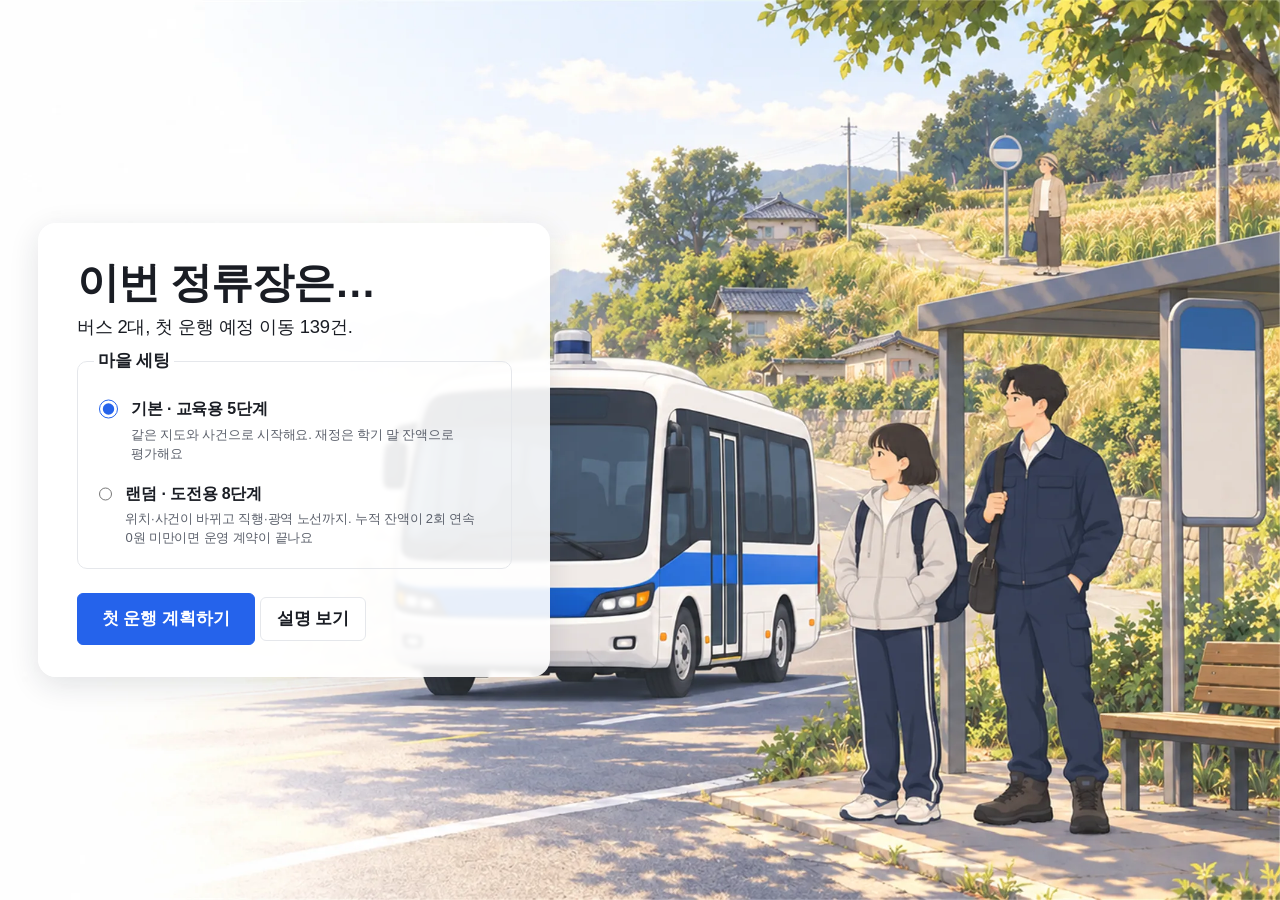
==== publicness/index.html @ 3cb319db "update: 공공성 교사 피드백 1~4 — 노선 양 끝·선 위 잇기, '미도착' 쉬운 말, 구간 지우기 안내, 지난 운행 비교 Co-Authored-By: Claude Opus " ====
<!doctype html>
<html lang="ko">
<head>
<meta charset="utf-8">
<meta name="viewport" content="width=device-width, initial-scale=1, viewport-fit=cover">
<title>이번 정류장은… — AI 마을버스 운영단</title>
<meta name="description" content="AI 자율주행 마을버스를 위탁 운영하며 누구의 이동을 책임질지 고르는 공공성 시뮬레이션 게임">
<link rel="stylesheet" href="css/tokens.css">
<link rel="stylesheet" href="css/style.css">
<link rel="stylesheet" href="css/scores.css">
<link rel="stylesheet" href="css/minimal.css">
<link rel="stylesheet" href="css/prestage.css">
<link rel="stylesheet" href="css/mobile.css">
<link rel="stylesheet" href="css/simplified.css">
</head>
<body data-screen="title" class="minimal-ui">
<!-- Match the initial presentation before the title can paint; game initialization is unchanged. -->
<script>if(new URLSearchParams(location.search).get('minimal')==='0')document.body.classList.remove('minimal-ui');</script>
<a class="skip-link" href="#panel">오른쪽 안내로 건너뛰기</a>

<!-- 시작 화면 -->
<section id="screen-title" class="title-screen" aria-labelledby="title-h1">
  <div class="title-copy">
    <p class="eyebrow" id="title-sub">AI 마을버스 운영단</p>
    <h1 id="title-h1">이번 정류장은…</h1>
    <p class="title-en" id="title-en">This stop is…</p>
    <p class="hook" id="hook-1">버스 2대, 첫 운행 예정 이동 139건.</p>
    <p class="hook hook-strong" id="hook-2">아직 정해진 길은 없어요. 우리 마을의 첫 노선을 직접 연결해 보세요.</p>
    <fieldset class="setting">
      <legend>마을 세팅</legend>
      <label class="radio"><input type="radio" name="setting" value="default" checked> <span><b>기본 · 교육용 5단계</b> <span class="mode-desc">같은 지도와 사건으로 시작해요. 재정은 학기 말 잔액으로 평가해요</span></span></label>
      <label class="radio"><input type="radio" name="setting" value="random"> <span><b>랜덤 · 도전용 8단계</b> <span class="mode-desc">위치·사건이 바뀌고 직행·광역 노선까지. 누적 잔액이 2회 연속 0원 미만이면 운영 계약이 끝나요</span></span></label>
      <p class="note" id="seed-note" aria-live="polite"></p>
    </fieldset>
    <button type="button" class="btn btn-primary btn-lg" id="btn-continue" hidden>이어하기</button>
    <p class="note" id="continue-note"></p>
    <button type="button" class="btn btn-primary btn-lg" id="btn-start">첫 운행 계획하기</button>
    <p class="note">진행은 이 브라우저에 자동으로 저장돼요. 새로고침하거나 창을 닫았다가 열어도 ‘이어하기’로 계속할 수 있어요.</p>
    <button type="button" class="btn" id="title-text-toggle" aria-pressed="false">설명 보기</button>
  </div>
  <figure class="title-art" aria-hidden="true">
    <img id="title-img" src="assets/art/title-two-stops.webp" alt="" onerror="this.parentNode.classList.add('placeholder'); this.remove();">
    <div class="art-fallback">
      <span class="initial">하늘</span><span class="initial">준</span><span class="initial far">나래</span>
    </div>
  </figure>
</section>

<!-- 게임 화면 -->
<header id="topbar" class="topbar">
  <span class="brand">이번 정류장은…</span>
  <ol id="top-phase" class="phase-steps" aria-label="단계"></ol>
  <span id="top-balance" class="balance"></span>
  <span id="top-deficit" class="deficit-count" hidden></span>
  <span class="top-actions">
    <button type="button" class="btn btn-ghost" id="btn-panel-toggle" hidden onclick="PB.App.togglePanel()">패널 접기</button>
    <button type="button" class="btn btn-ghost" id="btn-view-toggle" hidden>지도·텍스트 보기</button>
    <button type="button" class="btn btn-ghost" id="btn-settings" aria-haspopup="dialog">설정</button>
    <button type="button" class="btn btn-ghost" id="btn-help" aria-haspopup="dialog">도움말</button>
  </span>
</header>

<main id="screen-game" class="game">
  <div class="stage-col">
    <div class="map-toolbar" aria-label="지도 시간과 운행 조작">
      <div id="run-controls" role="group" aria-label="운행 시간 조작"></div>
      <div id="map-clock" class="map-clock" aria-label="마을의 시간">
        <div><span id="top-clock" class="clock">05:00</span><span id="clock-period">계획 중</span></div>
        <svg class="day-track" viewBox="0 0 144 40" aria-hidden="true">
          <path d="M12 32 Q72 -14 132 32" fill="none" stroke="currentColor" stroke-opacity=".3" stroke-width="1.5"/>
          <g id="clock-orb" transform="translate(12 32)">
            <g id="clock-sun" hidden><circle r="5" fill="#d69b28"/><path d="M0 -11V-8 M0 8V11 M-11 0H-8 M8 0H11 M-8 -8L-6 -6 M6 6L8 8 M-8 8L-6 6 M6 -6L8 -8" stroke="#b77b0c" stroke-width="1.5"/></g>
            <path id="clock-moon" d="M3 -8 A8 8 0 1 0 7 6 A7 7 0 0 1 3 -8" fill="#667eac"/>
          </g>
        </svg>
        <div class="day-endpoints"><span>05:00</span><span>23:00</span></div>
      </div>
    </div>
    <div id="stage" class="stage" aria-label="마을 지도">
      <svg id="stage-svg" class="stage-svg" role="img" aria-label="마을 도로와 버스 노선 지도"></svg>
      <div id="stage-3d" class="stage-3d" hidden></div>
      <div id="stage-overlay" class="stage-overlay" aria-hidden="true"></div>
    </div>
    <div id="map-strip" class="map-strip"></div>
    <p id="no3d-note" class="note" hidden></p>
    <details id="text-routes" class="text-routes">
      <summary id="text-routes-h">노선·버스 목록 (글로 보기)</summary>
      <div id="text-routes-body"></div>
    </details>
  </div>
  <aside id="panel" class="panel" tabindex="-1" aria-live="off"></aside>
</main>

<dialog id="goal-intro" class="story-dialog" aria-labelledby="goal-intro-h" aria-describedby="story-full" tabindex="-1">
  <div id="story-stage" class="story-stage"><p id="story-stage-title" class="stage-title"></p><p id="story-stage-sub" class="stage-sub"></p></div>
  <img id="story-image" class="story-image" alt="">
  <div class="story-tools"><p id="story-phase" class="story-phase" hidden></p><span id="story-count"></span><button type="button" class="btn" id="btn-goal-start">건너뛰고 시작</button></div>
  <div class="story-dialogue">
    <h2 id="goal-intro-h"></h2>
    <p id="goal-intro-text"><span id="story-typed" aria-hidden="true"></span><span id="story-full" class="story-sr"></span></p>
    <div class="story-controls"><span>클릭·터치로 문장 완성 / 다음 장면</span><button type="button" class="btn btn-primary" id="story-next">다음</button></div>
  </div>
</dialog>

<dialog id="help" class="dialog" aria-labelledby="help-h">
  <h2 id="help-h">도움말</h2>
  <!-- 2026-11-02 도움말 단순화(사용자 “애들이 읽겠니?”): 기본은 안내 다시 보기 + 아이콘 4칸 한 줄씩. 긴 규칙·재정·AI 설명은 ‘자세히 보기’ 안(지우지 않음, 텍스트 모드는 펼쳐서) -->
  <p class="help-top"><button class="btn btn-primary" type="button" id="btn-tutorial-replay">첫 노선 안내 다시 보기</button></p>
  <ul class="help-quick">
    <li><svg class="help-ico" viewBox="0 0 24 24" width="28" height="28" aria-hidden="true" focusable="false"><circle cx="5" cy="17" r="2.6"/><circle cx="19" cy="7" r="2.6"/><path d="M7.4 15.6 16.6 8.4"/></svg><b>노선 만들기</b><span>정류장 두 곳을 이어요</span></li>
    <li><svg class="help-ico" viewBox="0 0 24 24" width="28" height="28" aria-hidden="true" focusable="false"><rect x="4" y="4" width="16" height="13" rx="3"/><path d="M4 11h16M8 4v7M16 4v7"/><circle cx="8" cy="19.5" r="1.6"/><circle cx="16" cy="19.5" r="1.6"/></svg><b>버스 옮기기</b><span>버스를 노선으로 끌어요</span></li>
    <li><svg class="help-ico" viewBox="0 0 24 24" width="28" height="28" aria-hidden="true" focusable="false"><path d="M4 6v12l7-6zM12 6v12l7-6z"/></svg><b>출발·배속</b><span>출발하면 하루가 흘러요</span></li>
    <li><svg class="help-ico" viewBox="0 0 24 24" width="28" height="28" aria-hidden="true" focusable="false"><circle cx="12" cy="12" r="8.5"/><path d="M8 9l2 6 2-5 2 5 2-6M7.5 12h9"/></svg><b>돈</b><span>버스마다 보유비가 들어요</span></li>
    <li><svg class="help-ico" viewBox="0 0 24 24" width="28" height="28" aria-hidden="true" focusable="false"><circle cx="4" cy="12" r="2.4"/><circle cx="20" cy="12" r="2.4"/><path d="M6.4 12h2.8M14.8 12h2.8M10.6 9.4l2.8 5.2M13.4 9.4l-2.8 5.2"/></svg><b>구간 지우기</b><span>선을 두 번 누르면 지워져요</span></li><!-- 2026-11-09 교사 플레이테스트 3 -->
  </ul>
  <details id="help-more">
    <summary>자세히 보기</summary>
    <h3>어떻게 하나요?</h3>
    <ul>
      <li>정류장 두 곳 이상을 이어 노선을 만들면 대기 버스 1대가 바로 운행해요. 지도 아래 대기 버스를 노선으로 끌어 놓으면 증차, 노선 위 색 점(2대 이상이면 ×2처럼 표시)을 대기로 끌면 회수, 다른 노선에 놓으면 이동이에요(누르고 고르기·키보드로도 돼요). 같은 노선의 버스는 자동으로 간격을 두고 출발해요. AI 제안은 지도에서 미리 보고 적용할 수 있어요.</li>
      <li>지도에서 정류장을 누르거나 드래그해서 자유롭게 연결해요. 노선 양 끝 어디서든 이어 갈 수 있고, 정류장을 선 위로 끌어 놓으면(또는 선 중간을 정류장으로 당기면) 그 두 정류장 사이에 들어가요. 선을 두 번 누르면(더블클릭·두 번 탭) 그 구간(두 정류장 사이 길)만 없어져요(↶ 되돌리기로 복구). 선 위에 마우스를 올리거나 손가락으로 길게 누르면 이 방법을 다시 알려 줘요. 시작점으로 연결하면 순환하고, 열린 노선은 왕복해요.</li>
      <li>노선은 번호 대신 색과 선 모양으로 구분해요 — 빨강 실선, 초록 이중선, 주황 점선, 하늘 동글 점선. 번호가 필요하면 설정에서 ‘노선 번호 표시’를 켜요.</li>
      <li>두 노선이 <b>모두 정차하는</b> 정류장에서만 한 번 갈아탈 수 있어요. 지도에서 선이 겹치기만 하는 곳은 환승 정류장이 아니에요.</li>
      <li>출발한 뒤에는 3단계부터 오전·오후 한 번씩 버스 한 대만 옮길 수 있어요. 노선 모양은 다음 단계에서 고쳐요.</li>
    </ul>
    <h3>규칙과 재정</h3>
    <div id="help-rules"></div>
    <h3>모의 AI는 무엇을 하나요?</h3>
    <p>외부 인공지능이 아니라, 알려진 기본 수요로 후보 계획을 비교하는 규칙 기반 추천이에요. 후보 노선은 최대 30개이고, 버스 한 대씩 바꿔 보며 가장 좋아지는 계획을 최대 3회 골라요. 가장 좋은 답을 보장하지 않아요.</p>
    <p>AI의 예상은 <b>추가 사건 없는 기본 수요 기준</b>이에요. 실제 운행에는 갑자기 늘어난 수요나 청원 같은 사건이 생길 수 있어 결과가 달라질 수 있어요.</p>
    <h3>숫자에 대해</h3>
    <p>운임·비용·불만·신뢰 수치는 게임을 위해 정한 값이에요. 실제 교통이나 재정, 주민 마음을 잰 값이 아니에요.</p>
    </details>
  <form method="dialog" class="row-actions"><button class="btn" type="submit">닫기</button></form>
</dialog>

<dialog id="settings" class="dialog" aria-labelledby="settings-h">
  <h2 id="settings-h">설정</h2>
  <label class="check"><input type="checkbox" id="opt-sound" checked> 효과음(승객 등장·정류장 안내 차임)</label>
  <label class="check"><input type="checkbox" id="opt-bgm" checked> 배경음악(이어폰을 쓸 때 추천)</label>
  <label class="check"><input type="checkbox" id="opt-motion"> 움직임 줄이기</label>
  <label class="check"><input type="checkbox" id="opt-route-numbers"> 노선 번호 표시(지도·노선 버튼에 번호를 함께 보여요. 노선은 색과 선 모양 — 실선·이중선·점선·동글 점선 — 으로도 구분해요)</label>
  <form method="dialog"><button class="btn btn-primary" type="submit">닫기</button></form>
</dialog>

<dialog id="confirm-depart" class="dialog" aria-labelledby="confirm-depart-h">
  <h2 id="confirm-depart-h">이대로 출발할까요?</h2>
  <div id="confirm-depart-body"></div>
  <div class="row-actions">
    <button type="button" class="btn" id="confirm-no">노선 고치기</button>
    <button type="button" class="btn btn-primary" id="confirm-yes">이대로 출발</button>
  </div>
</dialog>

<dialog id="confirm-skip" class="dialog" aria-labelledby="confirm-skip-h">
  <h2 id="confirm-skip-h">남은 긴급 조정 기회를 쓰지 않고 넘어갈까요?</h2>
  <p>건너뛴 기회는 ‘변경 없이 계속’으로 기록되고, 이번 운행은 끝까지 그대로 진행돼요.</p>
  <div class="row-actions">
    <button type="button" class="btn" id="skip-no">아니요, 계속 볼게요</button>
    <button type="button" class="btn btn-primary" id="skip-yes">끝까지 건너뛰기</button>
  </div>
</dialog>

<dialog id="confirm-restart" class="dialog" aria-labelledby="confirm-restart-h">
  <h2 id="confirm-restart-h">처음부터 다시 할까요?</h2>
  <p>저장된 진행과 지금까지의 운행 기록이 사라져요.</p>
  <div class="row-actions">
    <button type="button" class="btn" id="restart-no">아니요</button>
    <button type="button" class="btn btn-primary" id="restart-yes">처음부터</button>
  </div>
</dialog>

<script src="js/config.js"></script>
<script src="js/icons.js"></script>
<script src="js/route-names.js"></script>
<script src="js/rng.js"></script>
<script src="js/graph.js"></script>
<script src="js/demand.js"></script>
<script src="js/schedule.js"></script>
<script src="js/bus-motion.js"></script>
<script src="js/sim.js"></script>
<script src="js/metrics.js"></script>
<script src="js/resident-evaluation.js"></script>
<script src="js/advisor.js"></script>
<script src="js/layout.js"></script>
<script src="js/scores.js"></script>
<script src="js/session.js"></script>
<script src="js/stories.js"></script>
<script src="js/narrative.js"></script>
<script src="js/storage.js"></script>
<script src="js/route-pointer.js"></script>
<script src="js/map2d.js"></script>
<script src="vendor/three.min.js"></script>
<script src="js/model-data.js"></script>
<script src="assets/models/bus.js"></script>
<script src="assets/models/zones.js"></script>
<script src="assets/models/env.js"></script>
<script src="js/view3d.js"></script>
<script src="js/route-edit.js"></script>
<script src="js/ui-plan.js"></script>
<script src="js/ui-map-plan.js"></script>
<script src="js/run-pace.js"></script>
<script src="js/ui-run.js"></script>
<script src="js/ui-result.js"></script>
<script src="js/ui-scores.js"></script>
<script src="js/ui-economy.js"></script>
<script src="js/run-compare.js"></script>
<script src="js/ui-transition.js"></script>
<script src="js/ui-ending.js"></script>
<script src="js/cutscene.js"></script>
<script src="js/ui-hud.js"></script>
<script src="js/ui-arrival.js"></script>
<script src="js/map-network.js"></script>
<script src="js/app.js"></script>
<script src="js/route-drag.js"></script>
<script src="js/minimal-ui.js"></script>
<script src="js/bgm.js"></script>
</body>
</html>
---- publicness/css/tokens.css ----
/* 시각 토큰(2026-10-27 지도 시각 위계 정리) — 색·선 굵기·배지·글자 크기를 한곳에.
 * 노선 색 --route-1…6은 config.js ui.routeColors가 원본이고 앱이 시작할 때 여기 변수로 넣는다(아래 값은 시작 전 기본값).
 * 의미 색: 파랑 = 누를 수 있는 것, 주황 = 주의, 빨강 = 위험(이름표·배지에서는 위험 상태에만). 노선 색은 사용자가 정한 서울 지하철 계열이라 1번이 빨강 계열. */
:root {
  --route-1: #C4505E; --route-2: #3F9B6B; --route-3: #D98A45; --route-4: #4A9CC2; --route-5: #8D77AA; --route-6: #A97C52; /* 서울 지하철 계열(사용자 결정) */
  --sem-action: #2563EB;   /* 누를 수 있는 것·선택 */
  --sem-caution: #E8890C;  /* 주의(대기 증가 등) */
  --sem-caution-ink: #9A5200;
  --sem-danger: #D62828;   /* 위험(기준 초과·만차·계약 위험) */
  --fs-label: 12px;        /* 지도 이름표·배지 */
  --fs-body: 15px;         /* 본문·버튼 */
  --fs-title: 20px;        /* 제목 */
  --map-label-bg: rgba(255, 255, 255, .94);
  --map-label-ink: #1A1D24;
  --map-casing: #FFFFFF;
}
---- publicness/css/style.css ----
/* 「이번 정류장은…」 — design.md 페이퍼+딥블루. 90% 무채색 + accent 하나. 노선 색은 범주색(별도) */
:root {
  --bg: #FFFFFF;
  --surface: #F5F5F4;
  --surface-2: #EEEDEB;
  --text: #1A1D24;
  --text-mute: #5B606B;
  --border: #E5E7EB;
  --accent: #2563EB;
  --accent-ink: #1D4ED8;
  --accent-soft: #EAF0FD;
  --warn: #9A3412;
  --warn-soft: #FFF4EC;
  --ok: #166534;
  --radius: 10px;
  --radius-in: 6px;
  --font: Pretendard, "Pretendard Variable", -apple-system, BlinkMacSystemFont, "Apple SD Gothic Neo", "Malgun Gothic", "Noto Sans KR", sans-serif;
  --mono: "D2Coding", "JetBrains Mono", Consolas, monospace;
  color-scheme: light;
}

* { box-sizing: border-box; }
html { -webkit-text-size-adjust: 100%; }
body {
  margin: 0; background: var(--bg); color: var(--text);
  font-family: var(--font); font-size: 17px; line-height: 1.7; letter-spacing: -0.01em; word-break: keep-all; overflow-wrap: anywhere;
}
h1, h2, h3 { line-height: 1.35; margin: 0 0 8px; }
h2 { font-size: 1.35rem; }
h3 { font-size: 1.1rem; }
p { margin: 0 0 12px; }
b, strong { font-weight: 700; }
button, input, select, textarea { font: inherit; color: inherit; }
:focus-visible { outline: 3px solid var(--accent); outline-offset: 2px; }
[hidden] { display: none !important; }

.skip-link { position: absolute; left: -9999px; top: 8px; background: var(--accent); color: #fff; padding: 8px 12px; border-radius: var(--radius-in); z-index: 50; }
.skip-link:focus { left: 8px; }

/* 버튼 */
.btn {
  min-height: 44px; padding: 8px 16px; border-radius: var(--radius-in); border: 1px solid var(--border);
  background: var(--bg); cursor: pointer; font-weight: 600; line-height: 1.3;
}
.btn:hover { background: var(--surface); }
.btn-primary { background: var(--accent); border-color: var(--accent); color: #fff; }
.btn-primary:hover { background: var(--accent-ink); }
.btn-ghost { border-color: transparent; background: transparent; color: var(--text-mute); }
.btn-lg { min-height: 52px; padding: 12px 24px; font-size: 1.05rem; }
.btn-sm { min-height: 44px; padding: 6px 10px; font-size: 0.9rem; }
.btn[aria-pressed="true"], .btn.is-on { background: var(--accent-soft); border-color: var(--accent); color: var(--accent-ink); }
.btn:disabled { opacity: 0.45; cursor: not-allowed; }
.note { color: var(--text-mute); font-size: 0.875rem; }
.h-small { font-size: 0.95rem; color: var(--text-mute); font-weight: 700; }
.row-actions { display: flex; gap: 8px; flex-wrap: wrap; justify-content: flex-end; margin-top: 16px; }

/* 시작 화면 */
body:not([data-screen="title"]) #screen-title { display: none; }
body[data-screen="title"] #topbar, body[data-screen="title"] #screen-game { display: none; }
.title-screen { display: grid; position: relative; isolation: isolate; grid-template-columns: 1fr; min-height: max(720px, 100svh); background: #fff; }
.title-copy { position: relative; z-index: 1; padding: 40px clamp(24px, 4vw, 72px); width: min(40vw, 36rem); align-self: center; }
.eyebrow { color: var(--accent-ink); font-weight: 700; margin-bottom: 4px; }
.title-copy h1 { font-size: 2.6rem; font-weight: 800; letter-spacing: -0.02em; margin: 0; }
.title-en { color: var(--text-mute); font-size: 0.95rem; margin-bottom: 32px; }
.hook { font-size: 1.15rem; margin-bottom: 4px; }
.hook-strong { font-weight: 700; margin-bottom: 32px; }
.setting { border: 1px solid var(--border); border-radius: var(--radius); padding: 12px 16px; margin: 0 0 24px; }
.setting legend { font-weight: 700; padding: 0 4px; }
.setting .mode-desc { display: block; margin-top: 2px; font-size: 13px; line-height: 1.5; color: var(--text-mute); }
.emergency-route-note { margin: 4px 0 8px; font-size: 13px; line-height: 1.5; color: var(--text-mute); }
#result-settle { margin: 10px 0 0; padding: 8px 12px; background: var(--surface); border-radius: var(--radius-in); font-size: 14px; line-height: 1.6; }
#result-settle p { display: flex; justify-content: space-between; gap: 12px; margin: 0; }
#result-settle p b { font-variant-numeric: tabular-nums; white-space: nowrap; }
#result-settle p span { min-width: 0; }
#result-settle .settle-final { border-top: 1px solid var(--border); margin-top: 4px; padding-top: 4px; font-weight: 700; }
.trend-line { margin: 8px 0 0; font-size: 14px; line-height: 1.5; color: var(--text-mute); }
.trend-line.warn { color: var(--sem-caution-ink); font-weight: 700; }
.people-hud .trend-line { margin: 0 0 4px; font-size: 12px; }
#result-goal { margin: 6px 0 0; font-size: 14px; line-height: 1.5; }
.depart-checks { margin: 0 0 8px; padding-left: 20px; font-size: 14px; line-height: 1.55; }
.depart-checks li + li { margin-top: 2px; }
.depot-bus .new-tag { align-self: center; }
.radio, .check { display: flex; gap: 10px; align-items: flex-start; min-height: 44px; padding: 8px 0; cursor: pointer; }
.radio input, .check input { width: 20px; height: 20px; margin-top: 4px; accent-color: var(--accent); }
.title-art { margin: 0; background: #fff; position: absolute; inset: 0; z-index: 0; overflow: hidden; }
.title-art img { width: 100%; height: 100%; object-fit: contain; object-position: right center; display: block; }
@media (max-width: 1000px) {
  #screen-title { min-height: 100svh; grid-template-columns: 1fr; align-content: start; }
  #screen-title .title-art { position: relative; inset: auto; order: -1; width: 100%; aspect-ratio: 8 / 5; min-height: 0; }
  #screen-title .title-copy { width: 100%; max-width: 42rem; padding: 28px 24px 40px; justify-self: center; }
  #screen-title .title-en { margin-bottom: 20px; }
  #screen-title .hook-strong { margin-bottom: 24px; }
}
.art-fallback { display: none; }
.title-art.placeholder .art-fallback { display: flex; position: absolute; inset: 0; align-items: flex-end; justify-content: center; gap: 16px; padding: 64px; }
.initial { width: 72px; height: 72px; border-radius: 50%; background: var(--bg); border: 2px solid var(--border); display: grid; place-items: center; font-weight: 700; color: var(--text-mute); }
.initial.far { transform: translateY(-160px) scale(0.75); }

/* 상단 바 */
.topbar { display: flex; align-items: center; gap: 16px; padding: 8px 16px; border-bottom: 1px solid var(--border); flex-wrap: wrap; position: sticky; top: 0; background: var(--bg); z-index: 10; }
.brand { font-weight: 800; }
.phase-steps { display: flex; gap: 4px; list-style: none; margin: 0; padding: 0; }
.phase-steps li { font-size: 0.8rem; padding: 2px 8px; border-radius: 999px; color: var(--text-mute); background: var(--surface); }
.phase-steps li.now { background: var(--accent); color: #fff; font-weight: 700; }
.phase-steps li.done { color: var(--text); }
.clock { font-variant-numeric: tabular-nums; font-weight: 700; min-width: 5.5em; }
.map-clock { position: absolute; top: 14px; left: 14px; z-index: 3; width: 162px; padding: 10px 12px 8px; border: 1px solid #d5dce3; border-radius: 10px; background: #f8fafceF; color: #334155; pointer-events: none; }
.map-clock .clock { display: inline-block; min-width: 0; font-size: 27px; line-height: 1.2; letter-spacing: -.04em; }
#clock-period { margin-left: 8px; font-size: 11px; }
.day-track { display: block; width: 100%; height: 40px; overflow: visible; }
.day-endpoints { display: flex; justify-content: space-between; font-size: 10px; color: #64748b; font-variant-numeric: tabular-nums; }
.map-clock[data-daylight="dawn"], .map-clock[data-daylight="dusk"] { background: #fff7eaf2; }
.map-clock[data-daylight="night"] { background: #e9eef8f2; }
@media (max-width: 700px) { .map-clock { top: 8px; left: 8px; width: 138px; padding: 7px 9px; } .map-clock .clock { font-size: 23px; } .day-track { height: 28px; } }
.balance { color: var(--text-mute); font-variant-numeric: tabular-nums; }
.ethics-focus { margin: 14px 0 18px; font-size: .9rem; }
.ethics-focus p { margin: 6px 0 0; }
#route-report { width: 100%; min-width: 0; max-width: 100%; }
#route-report h2 { margin-bottom: 20px; }
#route-report .table-wrap { margin-bottom: 16px; }
.top-actions { margin-left: auto; display: flex; gap: 4px; }

/* 게임 배치 */
.game { display: grid; grid-template-columns: minmax(0, 3fr) minmax(340px, 2fr); gap: 0; min-height: calc(100vh - 62px); }
.stage-col { padding: 16px; border-right: 1px solid var(--border); min-width: 0; }
.stage { position: relative; background: var(--surface); border-radius: var(--radius); overflow: hidden; aspect-ratio: 4 / 3; }
.stage-svg { width: 100%; height: 100%; display: block; }
.stage-3d { position: absolute; inset: 0; background: #9DB57C; } /* 3D는 화면 전체가 풀밭(하늘·원경 배경은 2026-10-27 사용자 결정으로 뺌) */
.stage-overlay { position: absolute; inset: 0; pointer-events: none; }
body[data-screen="run"] .stage::before { content: ''; position: absolute; inset: 0; z-index: 1; pointer-events: none; }
body[data-screen="run"] .stage[data-daylight="dawn"]::before { background: rgba(224, 171, 106, .10); }
body[data-screen="run"] .stage[data-daylight="dusk"]::before { background: rgba(194, 124, 83, .13); }
body[data-screen="run"] .stage[data-daylight="night"]::before { background: rgba(37, 55, 94, .20); }
.text-routes { margin-top: 16px; }
.panel { padding: 24px; overflow-y: auto; max-height: calc(100vh - 62px); position: sticky; top: 62px; outline: none; }
.panel h2:focus { outline: none; }
.panel section + section { margin-top: 32px; }

/* SVG 지도 */
.road { stroke: #C9CCD1; stroke-width: 10; stroke-linecap: round; }
.road-min { fill: var(--text-mute); font-size: 11px; }
.route-line { fill: none; stroke-width: 6; stroke-linecap: round; stroke-linejoin: round; }
.route-line.dim { opacity: 0.3; }
.stop-mark { fill: #fff; stroke-width: 3; pointer-events: none; }
.stop-dot { stroke: var(--text); stroke-width: 2; fill: var(--bg); }
.stop-g { cursor: pointer; }
.stop-g.selectable .stop-dot { stroke: var(--accent); stroke-width: 4; }
.stop-g.selected .stop-dot { fill: var(--accent); }
.stop-g.dim { opacity: 0.35; }
.stop-label { font-size: 13px; font-weight: 700; fill: var(--text); paint-order: stroke; stroke: var(--surface); stroke-width: 4px; }
.wait-badge rect { fill: var(--warn); }
.wait-badge text { fill: #fff; font-size: 11px; font-weight: 700; }
.bus-g rect { stroke: #fff; stroke-width: 2; }
.bus-g text { fill: #fff; font-size: 11px; font-weight: 800; paint-order: stroke; stroke: rgba(0,0,0,.45); stroke-width: 2px; }
.pass-ring { fill: var(--bg); stroke-width: 3; }
.flash .stop-dot { animation: flash 1.2s ease-out; }
@keyframes flash { from { stroke: #9A3412; stroke-width: 8px; } to { stroke: #1A1D24; stroke-width: 2px; } }

/* 말풍선(무대 위) */
.bubble { position: absolute; transform: translate(-50%, -110%); background: var(--bg); border: 1px solid var(--border); border-radius: var(--radius-in); padding: 4px 8px; font-size: 0.8rem; max-width: 14rem; box-shadow: 0 2px 6px rgba(0,0,0,.08); }
.bubble b { color: var(--accent-ink); }
#stage-overlay .bubble[data-kind="noLink"] { pointer-events: auto; cursor: pointer; }
.bubble .bubble-hint { display: block; margin-top: 4px; font-weight: 700; color: var(--accent-ink); }

/* 패널 공통 */
.card { border: 1px solid var(--border); border-radius: var(--radius); padding: 16px; background: var(--bg); }
.card + .card { margin-top: 12px; }
.card-soft { background: var(--surface); border-color: transparent; }
.callout { background: var(--surface); border-left: 4px solid var(--accent); padding: 12px 16px; border-radius: var(--radius-in); }
.callout.warn { border-left-color: var(--warn); background: var(--warn-soft); }
.tag { display: inline-block; font-size: 0.75rem; padding: 0 8px; border-radius: 999px; background: var(--surface-2); color: var(--text-mute); font-weight: 700; }
.kv { display: grid; grid-template-columns: auto 1fr; gap: 2px 12px; font-size: 0.95rem; }
.kv dt { color: var(--text-mute); }
.kv dd { margin: 0; font-variant-numeric: tabular-nums; }
table { border-collapse: collapse; width: 100%; font-size: 0.875rem; font-variant-numeric: tabular-nums; }
th, td { padding: 6px 8px; border-bottom: 1px solid var(--border); text-align: right; white-space: nowrap; }
th:first-child, td:first-child { text-align: left; }
thead th { background: var(--surface); font-weight: 700; }
.table-wrap { overflow-x: auto; }
.route-swatch { display: inline-block; width: 28px; height: 6px; border-radius: 3px; vertical-align: middle; margin-right: 6px; }
ul.plain { list-style: none; padding: 0; margin: 0; }

.dialog { border: 1px solid var(--border); border-radius: var(--radius); padding: 24px; max-width: min(36rem, calc(100vw - 32px)); }
.dialog::backdrop { background: rgba(26, 29, 36, 0.35); }

@media (max-width: 900px) {
  .title-screen { grid-template-columns: 1fr; }
  .title-copy { padding: 32px 16px; }
  .title-art { min-height: 40vh; order: -1; }
  .game { grid-template-columns: 1fr; }
  .stage-col { border-right: 0; padding: 8px 16px; }
  .panel { max-height: none; position: static; padding: 16px; }
  .topbar { gap: 8px; position: static; }
  .top-actions { margin-left: 0; }
}

@media (prefers-reduced-motion: reduce) {
  * { animation: none !important; transition: none !important; }
}
.btn-lg + .note { margin-top: 12px; }

/* 계획 화면 */
.goal-row { display: grid; grid-template-columns: repeat(3, minmax(0, 1fr)); gap: 8px; margin-bottom: 12px; }
.goal-btn { display: flex; flex-direction: column; align-items: flex-start; text-align: left; gap: 2px; padding: 10px 12px; }
.goal-desc { font-weight: 400; font-size: 0.8rem; color: var(--text-mute); line-height: 1.45; }
.goal-btn[aria-pressed="true"] .goal-desc { color: var(--accent-ink); }
.route-head { display: flex; align-items: center; flex-wrap: wrap; gap: 4px; margin-bottom: 8px; }
.chips { display: flex; flex-wrap: wrap; align-items: center; gap: 4px; }
#resident-chips { margin: 12px 0 16px; }
#resident-chips h3 { margin-bottom: 6px; }
.resident-chip { font-size: .9rem; text-align: left; }
#depart-blocker p { margin: 0 0 6px; }
.chip { min-height: 44px; min-width: 44px; padding: 4px 10px; border-radius: 999px; border: 1px solid var(--border); background: var(--bg); font-weight: 700; cursor: pointer; }
.chip.stop { border-color: var(--text); }
.chip.pass { color: var(--text-mute); border-style: dashed; }
.chip:disabled { cursor: default; opacity: 1; }
.chip-sep { color: var(--text-mute); }
.route-card.editing { border-color: var(--accent); box-shadow: 0 0 0 1px var(--accent); }
.next-box { margin-top: 12px; padding: 12px; background: var(--accent-soft); border-radius: var(--radius-in); }
.bus-card select { min-height: 44px; padding: 6px 8px; border: 1px solid var(--border); border-radius: var(--radius-in); background: var(--bg); max-width: 100%; }
.offsets { display: flex; align-items: center; gap: 4px; flex-wrap: wrap; margin: 8px 0; }
#btn-depart[aria-disabled="true"] { opacity: 0.55; }
#rec-card h4, #rec-fourth h4 { margin: 0 0 8px; font-size: 1rem; }
#rec-fourth { margin-top: 16px; }
@media (max-width: 1100px) { .goal-row { grid-template-columns: 1fr; } }

h2[tabindex="-1"]:focus, h3[tabindex="-1"]:focus { outline: none; }

/* 운행·결과 */
.feed { list-style: none; padding: 0; margin: 0; font-size: 0.9rem; }
.feed li { padding: 6px 0; border-bottom: 1px solid var(--border); }
.feed-event { font-weight: 700; }
.feed-full { color: var(--warn); }
#zone-table tfoot th, #zone-table tfoot td { font-weight: 700; border-top: 2px solid var(--border); }

/* 결말 */
.resident-head { display: flex; gap: 12px; align-items: center; margin-bottom: 8px; }
.face { width: 64px; height: 64px; border-radius: 50%; background: var(--surface); flex: none; display: grid; place-items: center; overflow: hidden; font-weight: 700; color: var(--text-mute); }
.face img { width: 100%; height: 100%; object-fit: cover; }
.resident-head h3 { margin: 0; }
.resident-head .note { margin: 0; }
.closing { font-weight: 700; border-left: 4px solid var(--accent); padding-left: 12px; }
details summary { cursor: pointer; min-height: 44px; display: flex; align-items: center; color: var(--accent-ink); font-weight: 600; }
#btn-records { margin: 16px 0; }
#records h4 { margin: 24px 0 8px; }
.zone-subtitle { padding: 6px 0; border-bottom: 1px solid var(--border); }
.textarea { width: 100%; border: 1px solid var(--border); border-radius: var(--radius-in); padding: 8px; margin: 4px 0 12px; }
#reflection label { display: block; font-weight: 600; }
.player-name { font-weight: 700; overflow-wrap: anywhere; word-break: break-all; }

/* 3D 라벨 */
.stage-3d canvas { display: block; width: 100%; height: 100%; }
.labels-3d { position: absolute; inset: 0; pointer-events: none; overflow: hidden; }
.label-3d { position: absolute; transform: translate(-50%, -50%); white-space: nowrap; font-size: 12px; font-weight: 700; }
.stop-name { background: rgba(255,255,255,.85); padding: 0 6px; border-radius: 4px; color: var(--text); }
.wait-num { background: var(--warn); color: #fff; padding: 0 6px; border-radius: 9px; font-size: 11px; }
.bus-num { width: 0; height: 0; } /* 3D 버스 위 탑승 인원 말풍선의 기준점(이름표 없음) */

.panel { min-width: 0; }
/* A village canvas with one editable route, not a wall of operating statistics. */
.game { grid-template-columns: minmax(0, 1fr) minmax(330px, 390px); }
.stage-col { position: sticky; top: 62px; align-self: start; }
.stage { aspect-ratio: auto; height: min(72vh, 720px); min-height: 400px; }
body[data-screen="plan"] .stage::after { content: attr(data-caption); position: absolute; top: 12px; left: 200px; right: 12px; pointer-events: none; font-size: .8rem; color: var(--text-mute); }
@media(max-width:700px){body[data-screen="plan"] .stage::after{left:168px;font-size:.7rem;}}
body[data-screen="plan"] .stage.previewing::after { background: var(--accent-soft); color: var(--accent-ink); padding: 8px 12px; border-radius: 6px; }
body[data-screen="plan"] .stage-svg, body[data-screen="plan"] .stage-3d canvas { touch-action: none; }
.route-drag-guide { position: fixed; height: 3px; background: var(--accent); transform-origin: 0 50%; pointer-events: none; z-index: 999; }
.route-drag-guide.on-line { height: 5px; margin-top: -1px; box-shadow: 0 0 0 2px #fff; } /* 2026-11-09: 정류장을 선 위로 — 놓으면 사이에 들어감 */
.route-tabs { display: flex; flex-wrap: wrap; gap: 6px; margin-bottom: 14px; }
.route-tab { padding: 7px 11px; }
.route-summary { font-size: .9rem; color: var(--text-mute); margin-bottom: 8px; }
.route-card.editing { outline: none; border: 0; box-shadow: none; padding: 0; }
.stop-g.dim { opacity: 1; }
.stop-g.dim .stop-dot { opacity: .65; }
.stop-order { margin: 0; padding: 0 0 0 22px; }
.stop-order li { padding-left: 4px; }
.stop-order li::marker { color: var(--text-mute); font-size: .8rem; }
.stop-order .stop-anchor { border: 0; text-align: left; padding: 5px 8px; min-width: 0; width: calc(100% - 92px); font-weight: 500; }
.stop-order .btn-ghost { padding: 4px 12px; }
.bus-assignment { display: flex; gap: 16px; align-items: center; margin-bottom: 6px; }
.bus-assignment select { flex: 1; min-width: 0; min-height: 44px; border: 1px solid var(--border); border-radius: 6px; padding: 5px; }
.route-card .row-actions { gap: 4px; justify-content: flex-start; }
.route-card .row-actions .btn { font-size: .8rem; padding: 6px 9px; }
.panel section + section { margin-top: 24px; }
#plan-message:empty { display: none; }
#ai-tools { margin: 20px 0; border-top: 1px solid var(--border); }
.goal-row { grid-template-columns: 1fr; }
/* 계획 화면: 스크롤되는 내용(.panel-body)과 그 아래 고정 출발 줄(.depart-bar)을 나눠 버튼이 내용을 덮지 않게 한다 */
body[data-screen="plan"] .panel { display: flex; flex-direction: column; overflow: hidden; height: calc(100vh - 62px); padding-bottom: 0; }
body[data-screen="plan"] .panel-body { flex: 1; min-height: 0; overflow-y: auto; margin: -4px -8px 0; padding: 4px 8px 16px; }
.depart-bar { flex-shrink: 0; padding: 12px 0 16px; border-top: 1px solid var(--border); background: var(--bg); }
#btn-depart { width: 100%; }
.resident-outcomes { padding-left: 20px; margin: 8px 0; }
.resident-outcomes li { margin-bottom: 8px; }
.outcome-lead { font-size: 1.15rem; font-weight: 700; }
.route-line.dim { opacity: .28; stroke-width: 3; }
.preview-route { stroke-dasharray: 8 6; }
.bus-g text.rider-count { fill: var(--text); font-size: 13px; }
.bus-num .rider-count { display: block; position: absolute; bottom: calc(100% + 4px); left: 50%; transform: translateX(-50%); padding: 2px 7px; background: #fff; border: 1px solid var(--text); border-radius: 5px; color: var(--text); font-size: 13px; white-space: nowrap; }
.rider-count .resident-tag { color: var(--accent-ink, var(--accent)); font-weight: 800; }
.stop-name { font-size: 13px; }
.topbar .balance { display: none; }
.deficit-count { font-size: .9rem; font-weight: 700; color: var(--text-mute); font-variant-numeric: tabular-nums; white-space: nowrap; }
.deficit-count.warn { color: var(--warn); }
.deficit-count[hidden] { display: none; }
.retry-actions { display: flex; flex-wrap: wrap; gap: 8px; align-items: center; margin-top: 16px; }
.retry-actions .note { flex-basis: 100%; margin: 0; }
#result-details { margin: 16px 0; }
@media (max-width: 850px) {
  .game { grid-template-columns: 1fr; }
  .stage-col { position: static; }
  .stage { height: 48vh; min-height: 300px; }
  .panel { position: static; max-height: none; overflow: visible; }
  body[data-screen="plan"] .panel { display: block; height: auto; overflow: visible; padding-bottom: 24px; }
  body[data-screen="plan"] .panel-body { overflow: visible; margin: 0; padding: 0; }
  .depart-bar { position: sticky; bottom: 0; }
}
.stop-drag-handle { cursor: grab; touch-action: none; min-width: 44px; padding: 6px; color: var(--text-mute); }
.stop-drag-handle:active { cursor: grabbing; }
.stop-order li.dragging { opacity: .55; }
.stop-order li.drop-target { outline: 2px solid var(--accent); outline-offset: 2px; border-radius: 6px; }
#btn-undo { margin-bottom: 12px; }
#route-allocation .btn { margin: 4px 4px 0 0; font-size: .85rem; }
.reason-location { text-align: left; width: 100%; }
/* 태블릿 세로 전용: 높이가 낮은 가로 휴대폰은 제외해야 계획 패널이 남는다 */
@media (min-width: 700px) and (max-width: 1000px) and (min-height: 600px) {
  body:not([data-screen="title"]) { height: 100dvh; overflow: hidden; display: flex; flex-direction: column; }
  .topbar { flex-shrink: 0; }
  .game { display: grid; grid-template-columns: 1fr; grid-template-rows: auto minmax(0, 1fr); flex: 1; min-height: 0; overflow: hidden; }
  .stage-col { position: static; padding: 8px 12px 0; min-height: 0; }
  .stage { height: 28dvh; min-height: 220px; max-height: 300px; }
  .text-routes { margin: 4px 0; max-height: 100px; overflow: auto; }
  .panel { position: static; height: 100%; max-height: none; overflow-y: auto; padding: 12px 16px; overscroll-behavior: contain; }
  /* 태블릿 세로: 좁은 화면 규칙보다 뒤에서 계획 패널을 다시 ‘내용 스크롤 + 아래 출발 줄’로 */
  body[data-screen="plan"] .panel { display: flex; flex-direction: column; height: 100%; overflow: hidden; padding-bottom: 0; }
  body[data-screen="plan"] .panel-body { flex: 1; min-height: 0; overflow-y: auto; margin: 0 -8px; padding: 0 8px 12px; }
  .depart-bar { position: static; padding: 8px 0 12px; }
  .panel h2 { margin-bottom: 8px; }
  .panel > .note { margin-bottom: 8px; }
}
/* Full-screen illustrated introductions; source artwork is never cropped. */
body.story-open { overflow: hidden; }
.story-dialog { padding: 0; border: 0; margin: 0; width: 100vw; max-width: none; height: 100dvh; max-height: none; background: #101923; color: #fff; overflow: auto; }
.story-dialog::backdrop { background: #000; }
.story-image { position: absolute; inset: 0; width: 100%; height: 100%; object-fit: contain; }
.story-tools { position: absolute; top: max(16px, env(safe-area-inset-top)); left: 24px; right: 24px; display: flex; align-items: center; justify-content: space-between; gap: 16px; }
.story-tools #story-count { background: #17212de6; padding: 4px 12px; border-radius: 6px; }
.story-tools .btn { color: #fff; background: #17212de6; border-color: #a4adb8; }
.story-dialogue { position: absolute; bottom: 0; left: 0; right: 0; padding: 20px max(32px, calc((100vw - 1060px) / 2)) max(20px, env(safe-area-inset-bottom)); background: rgba(15, 25, 38, .91); }
.story-dialogue h2 { color: #a8d5ff; font-size: 1.15rem; }
#goal-intro-text { min-height: 3.6em; font-size: clamp(17px, 1.5vw, 21px); line-height: 1.8; margin: 8px 0 16px; }
.story-controls { display: flex; align-items: center; justify-content: space-between; gap: 16px; }
.story-controls span { font-size: .8rem; color: #c4cfda; }
.story-sr { position: absolute; width: 1px; height: 1px; padding: 0; overflow: hidden; clip-path: inset(50%); white-space: nowrap; }
.story-fade { animation: story-appear .45s ease-out both; }
.story-dialog[data-scene="sol"] .story-fade { animation: story-appear .7s .45s ease-out both; }
.story-dialog[data-scene="sol"] .story-dialogue { animation: story-appear .7s .45s ease-out both; }
.story-dialog[data-scene="ending"] { background: #000; }
.story-dialog[data-scene="ending"] .story-fade, .story-dialog[data-scene="ending"] .story-dialogue { animation: story-appear .7s .45s ease-out both; }
.story-dialog[data-scene="ending"] #goal-intro-text { white-space: pre-line; }
.story-dialog[data-reduced="true"] .story-fade, .story-dialog[data-reduced="true"] .story-dialogue { animation: none; }
@keyframes story-appear { from { opacity: 0; } to { opacity: 1; } }
/* Stage card: dims the current screen before each phase (and before Sol / Yuna·Daeun cuts) */
.story-stage { display: none; }
.story-dialog[data-stage="true"] { background: transparent; }
.story-dialog[data-stage="true"]::backdrop { background: rgba(0, 0, 0, .78); }
.story-dialog[data-stage="true"] .story-image, .story-dialog[data-stage="true"] .story-tools, .story-dialog[data-stage="true"] .story-dialogue { display: none; }
.story-dialog[data-stage="true"] .story-stage { position: absolute; inset: 0; display: flex; flex-direction: column; align-items: center; justify-content: center; gap: 10px; padding: 24px; cursor: pointer; animation: story-appear .35s ease-out both; }
.stage-title { margin: 0; color: #fff; font-size: clamp(44px, 7vw, 88px); font-weight: 800; line-height: 1.1; letter-spacing: .12em; text-transform: uppercase; text-shadow: 0 2px 16px rgba(0, 0, 0, .55); }
.stage-sub { margin: 0; color: #e3e8ee; font-size: clamp(17px, 1.6vw, 22px); letter-spacing: .02em; text-shadow: 0 1px 10px rgba(0, 0, 0, .6); }
.story-dialog[data-reduced="true"] .story-stage { animation: none; }
.story-dialog:focus { outline: none; }
@media (max-aspect-ratio: 1/1) {
  .story-dialog[open] { display: flex; flex-direction: column; justify-content: center; }
  .story-image { position: relative; inset: auto; height: auto; width: 100%; aspect-ratio: 16 / 9; }
  .story-dialogue { position: relative; padding: 24px; }
  .story-tools { z-index: 1; }
  .story-controls { align-items: flex-end; }
}
@media (max-height: 520px) and (min-aspect-ratio: 1/1) {
  .story-dialogue { padding: 10px 24px; }
  #goal-intro-text { font-size: 16px; min-height: 0; margin: 4px 0 8px; }
}
@media (prefers-reduced-motion: reduce) { .story-fade { animation: none; } }
.resident-cards { list-style: none; padding: 0; margin: 16px 0; }
.resident-cards > li { margin: 0; border-bottom: 1px solid var(--border, #dce1e8); }
.resident-card { margin: 0; padding: 0; border: 0; background: transparent; }
.resident-card > summary { display: flex; align-items: center; gap: 14px; padding: 14px 0; cursor: pointer; list-style: none; }
.resident-card > summary::-webkit-details-marker { display: none; }
.resident-card > summary:focus-visible { outline: 2px solid #245cdb; outline-offset: 3px; border-radius: 8px; }
.resident-face { position: relative; display: block; width: 68px; height: 68px; flex: 0 0 68px; overflow: hidden; border-radius: 50%; background: #f0f3f6; }
.resident-face img { position: absolute; width: 112%; max-width: none; left: -6%; top: -2%; }
.resident-identity { display: flex; flex-direction: column; gap: 3px; flex: 1; min-width: 0; }
.resident-identity strong { font-size: 18px; }
.resident-state { font-size: 15px; line-height: 1.6; word-break: keep-all; }
.resident-state.complete { color: #176749; }
.resident-state.incomplete { color: #825016; }
.resident-expand { color: #53657c; }
.resident-card[open] .resident-expand { transform: rotate(45deg); }
.resident-journey { padding: 0 0 18px; }
.resident-journey .journey-leg { font-size: 14px; margin: 5px 0; }
.journey-reason { padding: 12px; background: #f4f6f8; font-size: 15px; line-height: 1.8; border-radius: 8px; }
.resident-times { font-size: 14px; }
.resident-times summary { cursor: pointer; min-height: 32px; }
#learning-dialog { width: min(580px, calc(100vw - 32px)); max-height: calc(100dvh - 32px); overflow-y: auto; padding: clamp(20px, 4vw, 36px); border: 0; border-radius: 12px; }
#learning-dialog::backdrop { background: rgba(12, 21, 35, .68); }
#learning-dialog h2 { font-size: clamp(22px, 3vw, 28px); line-height: 1.5; margin: 8px 0 20px; }
#learning-dialog h2:focus { outline: none; }
.learning-case, .learning-question p { font-size: 17px; line-height: 1.85; word-break: keep-all; }
.learning-question { background: #f3f6fb; border-left: 3px solid #245cdb; padding: 16px 20px; margin: 24px 0; }
.learning-question h3 { font-size: 14px; color: #245cdb; margin: 0 0 8px; }
.learning-question p { margin: 0; }
.learning-source { display: block; font-size: 14px; margin-bottom: 24px; }
#btn-learning-continue { width: 100%; min-height: 48px; }
#run-controls { display: none; position: absolute; top: 14px; right: 14px; z-index: 4; align-items: center; gap: 6px; flex-wrap: nowrap; }
#run-controls .btn { background: #fff; }
body[data-screen="run"] #run-controls { display: flex; }
#run-controls .btn { min-height: 44px; min-width: 44px; white-space: nowrap; }
#run-controls .btn[aria-pressed="true"] { background: var(--accent); color: #fff; border-color: var(--accent); }
body[data-screen="run"] .topbar { position: sticky; top: 0; }
.bubble[data-kind="full"] { border: 2px solid #c62828; }
.bubble[data-kind="full"] .bubble-issue { color: #b71c1c; }
@media (max-width: 700px) {
  #run-controls { top: 8px; right: 8px; gap: 4px; }
  #run-controls .btn { font-size: 13px; padding: 6px; }
}
/* 첫 노선 안내 */
.tutorial-steps { padding-left: 22px; margin: 8px 0 12px; }
.tutorial-steps li { margin-bottom: 6px; }
/* 정류장 이용 규모(이번 단계 승차 요청): 계획 전·계획 중에만 근거 숫자를 보인다 */
.label-3d .stop-load { display: none; font-size: 11px; font-weight: 500; color: var(--text-mute); text-align: center; }
svg .stop-load { display: none; font-size: 11px; fill: #5B606B; }
body[data-screen="plan"] .stop-load, body[data-screen="reveal"] .stop-load { display: block; }
body[data-screen="plan"] svg .stop-load, body[data-screen="reveal"] svg .stop-load { display: inline; }
/* 3D 정류장 이름표는 승강장 앞 가장자리 아래에 매달아 시설을 가리지 않게 한다 */
.label-3d.stop-name { transform: translate(-50%, 2px); }
/* 폰 폭: 운행 조작 버튼은 아이콘만(시계 HUD를 덮지 않게) */
@media (max-width: 480px) { #run-controls .btn-text { display: none; } }
/* 단계 안내 변화 카드 */
.phase-changes { gap: 10px 16px; margin: 12px 0 20px; font-size: 1rem; }
.phase-changes dt { color: var(--text-mute); font-weight: 600; white-space: nowrap; }
.phase-changes dd { margin: 0; }
details.ethics-focus summary { cursor: pointer; }
details.ethics-focus p { margin: 8px 0 0; }
details.ethics-focus summary { list-style: none; }
details.ethics-focus summary::-webkit-details-marker { display: none; }
details.ethics-focus summary::after { content: ' ▾'; color: var(--text-mute); }
details.ethics-focus[open] summary::after { content: ' ▴'; }

/* 운행 화면 ‘지금 운행 상황’ — 4배속에서도 한눈에 */
#run-live { margin: 12px 0 24px; padding: 12px 16px; background: var(--surface); border-radius: var(--radius); }
#run-live h3 { margin: 0 0 8px; }
#run-live h4 { margin: 12px 0 4px; font-size: .95rem; }
.run-counts { margin: 0; }
.run-residents li { padding: 3px 0; }
.run-residents li.done { color: var(--text-mute); }
/* 단계 안내 안의 ‘잠깐 생각해 보기’ */
#learning { margin: 24px 0; }
#learning .learning-question { padding: 12px 16px; background: var(--surface); border-left: 4px solid var(--accent); border-radius: 0 8px 8px 0; }
#learning .learning-source { display: block; margin-top: 4px; font-size: .875rem; }
/* 출발 확인 */
#confirm-depart h3 { margin: 16px 0 6px; font-size: 1rem; }
#confirm-depart .depart-plan li { padding: 2px 0; }
#depart-risks li.final-risk { color: var(--warn-ink, #9a3412); }
#depart-risks .risk-goal { display: block; font-size: .875rem; color: var(--text-mute); }
#depart-risks li.final-risk .risk-goal { color: inherit; font-weight: 700; }
#route-report { margin-top: 24px; }

/* The map is the planning surface; detailed text controls remain available on request. */
body[data-screen="plan"],body[data-screen="reflect"],body[data-screen="result"] { height:auto; min-height:100dvh; overflow:auto; display:block; }
body[data-screen="plan"] .game,body[data-screen="reflect"] .game,body[data-screen="result"] .game { overflow:visible; grid-template-rows:none; }
body[data-screen="plan"] .game { display:grid; grid-template-columns:minmax(0,1fr); }
body[data-screen="plan"] .stage-col { border:0; padding:12px 20px; min-width:0; }
body[data-screen="plan"] .stage { height:calc(100dvh - 330px); min-height:340px; max-height:none; }
body[data-screen="plan"]:not(.plan-text-open) #panel { display:none; }
body[data-screen="plan"].plan-text-open .game { grid-template-columns:minmax(0,1fr) minmax(300px,370px); }
body[data-screen="plan"] #text-routes, body[data-screen="plan"] #no3d-note { display:none; }
#plan-toolbar { max-width:1050px; margin:0 auto; padding:12px 0; }
body:not([data-screen="plan"]) #plan-toolbar,body:not([data-screen="plan"]):not([data-screen="run"]) #map-people,body:not([data-screen="plan"]) #route-buses,body:not([data-screen="plan"]) #drop-highlight,body:not([data-screen="plan"]) #resident-destination,body:not([data-screen="plan"]) #plan-ai-popover { display:none; }
.map-tools-row { display:flex; gap:8px; align-items:center; flex-wrap:wrap; margin:6px 0; }
.map-tools-row .route-tabs { flex:1; margin:0; }
.map-tools-row #btn-depart { width:auto; margin-left:auto; min-height:44px; font-size:16px; padding:8px 16px; }
/* 대기 버스(차고지) — 바깥 radius 14 = 버튼 6 + 안쪽 여백 8 */
#bus-depot { display:flex; flex-wrap:wrap; align-items:center; gap:6px 16px; margin:8px 0; padding:8px; background:var(--surface); border:1px solid var(--border); border-radius:14px; }
#bus-depot.drop-target { background:var(--accent-soft); border:1px dashed var(--accent); }
body.bus-picked #bus-depot { border-style:dashed; }
.depot-head { display:flex; flex-wrap:wrap; align-items:baseline; gap:2px 8px; padding:0 4px; }
.depot-head h3 { margin:0; font-size:15px; }
#depot-count { font-weight:700; font-variant-numeric:tabular-nums; }
.depot-cost { font-size:13px; color:var(--text-mute); }
.depot-buses { display:flex; flex-wrap:wrap; gap:8px; flex:1; }
.depot-bus { display:inline-flex; align-items:center; gap:6px; min-height:48px; padding:4px 12px 4px 6px; touch-action:none; cursor:grab; user-select:none; -webkit-user-select:none; }
.depot-bus .bus-sprite { height:34px; width:auto; display:block; pointer-events:none; }
.depot-bus .depot-id { font-size:14px; }
.depot-bus small { font-size:12px; color:var(--text-mute); font-weight:600; }
.depot-bus[aria-pressed="true"] { outline:3px solid var(--accent); outline-offset:2px; }
.depot-empty { margin:0; font-size:14px; color:var(--text-mute); }
.depot-hint { flex-basis:100%; margin:0; padding:0 4px; font-size:14px; color:var(--accent-ink); }
#bus-rest { min-height:44px; }
.drag-source { opacity:.45; }
body.bus-dragging, body.bus-dragging * { cursor:grabbing !important; user-select:none; -webkit-user-select:none; }
/* 노선별 고정 표시 ‘버스 ×N’ — 노선 색은 테두리·번호 원으로만(그림은 원본 그대로) */
#route-buses { position:absolute; inset:0; pointer-events:none; z-index:9; }
/* 노선 손잡이 = 노선 시작 번호 원(네트워크층과 같은 자리·모양) + 운행 버스 수. 번호 원 중심이 (left, top) */
.route-bus { position:absolute; transform:translate(-14px,-50%); display:flex; align-items:center; gap:2px; padding:2px; background:transparent; border:0; pointer-events:auto; cursor:grab; touch-action:none; user-select:none; -webkit-user-select:none; font:inherit; line-height:1; }
.route-bus::before { content:""; position:absolute; inset:-9px -6px; } /* 손가락용 판정 여유(약 44px) */
.route-bus .route-num { display:inline-grid; place-items:center; width:24px; height:24px; border-radius:50%; background:var(--route); color:#fff; border:2px solid #fff; box-shadow:0 1px 3px rgba(23,35,53,.35); font-size:var(--fs-label); font-weight:700; }
.route-bus .route-count { min-width:16px; padding:1px 4px; border-radius:8px; background:#fff; color:var(--map-label-ink); font-size:var(--fs-label); font-weight:700; text-align:center; font-variant-numeric:tabular-nums; box-shadow:0 1px 2px rgba(23,35,53,.3); }
.route-bus.idle { cursor:pointer; }
.route-bus.idle .route-num { border-style:dashed; }
.route-bus .route-full { display:none; padding:1px 6px; border-radius:8px; background:var(--route); color:#fff; font-size:var(--fs-label); font-weight:700; white-space:nowrap; box-shadow:0 1px 3px rgba(23,35,53,.35); }
.route-bus.is-active .route-full, .route-bus.drop-target .route-full, .route-bus.drag-source .route-full { display:inline-block; }
.route-bus.is-active .route-count, .route-bus.drop-target .route-count, .route-bus.drag-source .route-count { display:none; }
.route-bus.idle.is-active .route-count { display:inline-block; }
.route-bus.idle .route-count { background:var(--warn-soft); color:var(--sem-caution-ink); white-space:nowrap; box-shadow:0 0 0 1px var(--sem-caution); }
.route-bus[aria-pressed="true"] { outline:3px solid var(--accent); outline-offset:2px; }
.route-bus.drop-target, #plan-toolbar .route-tab.drop-target { outline:3px solid var(--route, var(--accent)); outline-offset:2px; }
#drop-highlight { position:absolute; inset:0; width:100%; height:100%; pointer-events:none; z-index:6; }
#drop-highlight polyline { fill:none; stroke-linecap:round; stroke-linejoin:round; }
#drop-highlight .drop-halo { stroke:#fff; stroke-width:18; opacity:.85; }
#drop-highlight .drop-line { stroke-width:10; }
/* 끌고 있는 버스 — 판정 기준점은 포인터(그림은 받침 위에 얹힌 모양) */
#drag-ghost { position:fixed; z-index:100; pointer-events:none; transform:translate(-50%,-75%); display:grid; justify-items:center; gap:4px; }
#drag-ghost::before { content:""; position:absolute; top:34px; width:78px; height:18px; border-radius:50%; background:var(--ring,#9CA3AF); opacity:.55; }
#drag-ghost .ghost-sprite { position:relative; height:52px; width:auto; filter:drop-shadow(0 3px 4px #17233540); }
#drag-ghost .ghost-label { max-width:260px; padding:3px 8px; border-radius:6px; background:#5B606B; color:#fff; font-size:13px; font-weight:600; line-height:1.4; text-align:center; }
#drag-ghost.ok .ghost-label { background:var(--text); }
#map-plan-message { margin:8px 0 0; font-size:14px; line-height:1.5; }
/* AI 제안 패널(2026-11-01 플레이테스트): 넓은 화면은 지도 밖 오른쪽 사이드바(그리드 한 칸 — 지도 틀이 그만큼 줄어 제안 노선이 다 보임),
   좁은 화면은 아래 시트. 제목+닫기 머리, 스크롤되는 본문, 결정 버튼 줄은 아래 고정이라 스크롤 없이 보인다 */
#plan-ai-popover { display:flex; flex-direction:column; min-width:0; background:var(--bg); border-left:1px solid var(--border); }
#plan-ai-popover[hidden] { display:none; }
/* P1-1(2026-11-02): 넓은 화면도 지도를 줄이지 않는다 — 지도 오른쪽 가장자리에 겹쳐 뜨는 패널(자리는 ui-map-plan placeAi가 지도 틀에 맞춤) */
body[data-screen="plan"] #plan-ai-popover { position:fixed; top:72px; right:12px; width:360px; max-height:calc(100dvh - 84px); z-index:60; border:1px solid var(--border); border-radius:14px; box-shadow:0 10px 30px rgba(23,35,53,.22); overflow:hidden; }
.ai-pop-head { display:flex; align-items:center; justify-content:space-between; gap:8px; padding:12px 12px 8px 16px; border-bottom:1px solid var(--border); }
.ai-pop-head h2 { margin:0; font-size:var(--fs-title); }
.ai-close { min-width:44px; min-height:44px; padding:0; font-size:26px; line-height:1; }
.ai-pop-body { flex:1 1 auto; min-height:0; overflow:auto; padding:12px 16px; }
#plan-ai-popover #ai-tools { margin:0; border-top:0; }
#plan-ai-popover #ai-tools>summary { display:none; }
#plan-ai-popover .goal-row { grid-template-columns:1fr; gap:8px; }
.goal-cell .goal-btn { width:100%; }
.goal-cell .goal-desc { margin:4px 2px 0; }
.ai-pop-actions { flex:0 0 auto; display:flex; flex-wrap:wrap; gap:8px; margin:0; padding:10px 16px 14px; border-top:1px solid var(--border); background:var(--bg); }
.rec-criterion { font-size:14px; line-height:1.55; }
.rec-compare { width:100%; table-layout:fixed; border-collapse:collapse; overflow-wrap:anywhere; word-break:keep-all; margin:0 0 10px; font-size:13px; line-height:1.4; font-variant-numeric:tabular-nums; }
.rec-compare th, .rec-compare td { padding:5px 6px; border-bottom:1px solid var(--border); text-align:left; vertical-align:top; font-weight:500; }
.rec-compare thead th { font-weight:700; background:var(--surface); }
.rec-compare tbody th { font-weight:700; width:30%; }
.rec-compare td.better { color:var(--ok); } .rec-compare td.worse { color:var(--sem-caution-ink); }
.rec-delta { display:block; font-size:11px; font-weight:700; }
.rec-compare td.same .rec-delta { color:var(--text-mute); }
#rec-people.rec-people-warn { color:var(--sem-caution-ink); background:#FFF4E5; border-left:3px solid var(--sem-caution); padding:6px 10px; border-radius:var(--radius-in); }
@media (max-width:959px) {
  body[data-screen="plan"].ai-open .game, body[data-screen="plan"].ai-open.plan-text-open .game { grid-template-columns:minmax(0,1fr); }
  body[data-screen="plan"] #plan-ai-popover { position:fixed; left:0; right:0; bottom:0; top:auto; width:auto; z-index:60; max-height:46dvh; border-left:0; border-top:1px solid var(--border); border-radius:16px 16px 0 0; box-shadow:0 -6px 24px #17233529; }
}
#map-people,#resident-destination { position:absolute; inset:0; width:100%; height:100%; pointer-events:none; }
#map-people { z-index:8; }
.map-person { position:absolute; width:38px; height:38px; pointer-events:auto; border:2px solid white; box-shadow:0 1px 5px #17233540; padding:0; cursor:pointer; }
.map-person[aria-pressed="true"] { outline:3px solid var(--accent); }
.map-person-name { position:absolute; bottom:0; left:0; width:100%; color:white; background:#1a1d24b0; font-size:10px; line-height:14px; }
#resident-destination { z-index:7; }
#stage.net-narrow .map-person { width:32px; height:32px; }
#resident-destination line { stroke:var(--accent); stroke-width:2; stroke-dasharray:5 6; }
body[data-screen="result"] .game,body[data-screen="reflect"] .game { display:block; }
body[data-screen="result"]:not(.result-map-open) .stage-col,body[data-screen="reflect"] .stage-col { display:none; }
body[data-screen="result"] #panel,body[data-screen="reflect"] #panel { position:static; max-height:none; height:auto; width:min(100%,920px); margin:0 auto; padding:32px 24px; overflow:visible; }
.result-key-metrics { display:grid; grid-template-columns:1fr 1fr; gap:24px; border-block:1px solid var(--border); padding:24px 0; margin:24px 0; }
.result-key-metrics h3 { font-size:16px; margin:0; }
.result-key-metrics section p { font-size:26px; font-weight:700; margin:8px 0; }
.result-key-metrics section+section { margin-top:0; }
.result-key-metrics>.note { grid-column:1/-1; margin:0; }
.resident-reason { font-size:14px; line-height:1.7; color:var(--text-mute); }
body[data-screen="result"] .resident-cards>li { animation:resident-reveal .35s ease-out both; animation-delay:var(--reveal-delay,0s); }
@keyframes resident-reveal { from {opacity:0;transform:rotateX(-12deg)} to {opacity:1;transform:none} }
.show-all-results .resident-cards>li { animation:none!important; }
#reflection-answer { display:block; width:100%; resize:vertical; padding:12px; margin:12px 0; font:inherit; border:1px solid var(--border); border-radius:8px; }
.reflection-prompt { font-size:18px; line-height:1.8; }
.resource-token { display:inline-block; border:2px solid var(--accent); border-radius:8px; padding:10px 16px; font-weight:700; }
#emergency-dialog label,#emergency-dialog select { display:block; width:100%; margin:8px 0; }
#emergency-dialog select { min-height:44px; font:inherit; }
/* 긴급 조정 창 — 모달이 아니라 오른쪽 패널 맨 위에 붙어 지도를 가리지 않는다 */
#emergency-dialog { position:static; display:block; inset:auto; width:auto; max-width:none; margin:0 0 20px; padding:16px; color:inherit; background:var(--warn-soft); border:2px solid var(--warn); border-radius:12px; }
#emergency-dialog:not([open]) { display:none; }
#emergency-dialog h2 { margin:0 0 8px; font-size:1.15rem; color:var(--warn); }
#emergency-dialog h3 { margin:12px 0 4px; font-size:.95rem; }
#emergency-dialog .row-actions { margin-top:12px; }
.emergency-cause { margin:0; }
.emergency-buses { margin:0; }
.emergency-buses li { padding:2px 0; font-size:.9rem; line-height:1.5; }
.emergency-buses li b { white-space:nowrap; }
.emergency-buses .bus-chip { display:inline-block; width:10px; height:10px; margin-right:6px; border-radius:3px; vertical-align:-1px; }
/* 원인 정류장 경고 고리와 예고 문구(지도 위, 2D·3D 공통) */
.run-alert { position:absolute; z-index:3; width:0; height:0; pointer-events:none; }
.run-alert-ring { position:absolute; left:-30px; top:-30px; width:60px; height:60px; border:4px solid var(--sem-caution); border-radius:50%; box-shadow:0 0 0 3px rgba(255,255,255,.75), 0 0 14px rgba(234,88,12,.45); animation:run-alert-pulse 1.2s ease-in-out infinite; }
.run-alert-label { position:absolute; left:0; top:50px; transform:translateX(-50%); white-space:nowrap; background:var(--sem-caution-ink); color:#fff; font-size:13px; font-weight:700; line-height:1.4; padding:3px 8px; border-radius:6px; box-shadow:0 2px 6px rgba(0,0,0,.18); }
.run-alert[data-kind="wait"] .run-alert-ring { border-color:#D97706; }
.run-alert[data-reduced="true"] .run-alert-ring { animation:none; }
@keyframes run-alert-pulse { 0%,100% { transform:scale(1); } 50% { transform:scale(1.12); } }
@media (prefers-reduced-motion: reduce) { .run-alert-ring { animation:none; } }
@media(prefers-reduced-motion:reduce){body[data-screen="result"] .resident-cards>li { animation:none; }}
@media(max-width:850px){
 body[data-screen="plan"].plan-text-open .game { grid-template-columns:minmax(0,1fr); }
 body[data-screen="plan"] .stage-col { padding:8px; }
 body[data-screen="plan"] .stage { height:52dvh; min-height:300px; }
 body[data-screen="plan"].plan-text-open #panel { height:auto; max-height:none; }
 #plan-toolbar .route-tab { font-size:13px; padding:6px 8px; }
 .depot-bus { padding:4px 8px 4px 4px; }
 .depot-bus .bus-sprite { height:28px; }
 .depot-cost { flex-basis:100%; }
 .map-tools-row #btn-depart { margin-left:0; }
}
.insert-at { display: block; margin: 8px 0; font-size: .9rem; }
.insert-at select { min-height: 36px; margin-left: 4px; }
#picker-done { margin-top: 8px; }
/* 경제 정보(2026-10-27) — 계획 화면 지도 아래 한 줄 + 펼치는 상세, 출발 확인·결과 공통 표 */
#plan-econ { margin:8px 0; padding:8px 12px; border:1px solid var(--border); border-radius:14px; background:var(--bg); }
#plan-econ .econ-line { margin:0; font-size:15px; line-height:1.6; font-variant-numeric:tabular-nums; }
#plan-econ .econ-line small { display:inline-block; margin-left:6px; color:var(--text-mute); font-size:12px; }
.econ-route { margin:4px 0 0; font-size:14px; line-height:1.6; color:var(--text); font-variant-numeric:tabular-nums; }
#plan-econ-more > summary { margin-top:4px; font-size:14px; color:var(--accent-ink); cursor:pointer; }
#plan-econ-more h4 { margin:12px 0 4px; font-size:14px; }
.service-checks { margin:4px 0 8px; padding:0; font-size:14px; line-height:1.6; }
.service-checks li.met b { color:var(--ok); }
.service-checks li.unmet b { color:var(--warn); }
.finance-table td, .route-economy-table td { font-variant-numeric:tabular-nums; white-space:nowrap; }
.route-economy { overflow-x:auto; }
.leased-bus { display:inline-flex; align-items:center; gap:4px; }
.leased-bus .depot-bus small { color:var(--accent-ink); }
#btn-lease { white-space:nowrap; }
#lease-note { flex-basis:100%; padding:0 4px; }
.depot-bus .depot-id, .depot-bus small, .leased-bus .btn { white-space:nowrap; }
/* ── 지도 3층(2026-10-27 시각 위계) ── 배경층(3D 캔버스·2D 지형) / 네트워크층(#net-layer: 노선·정류장·번호 원·이름표) / 상태층(대기 pill·경고·인물 링) */
#net-layer { position: absolute; inset: 0; z-index: auto; pointer-events: none; }
#net-layer .net-svg { position: absolute; inset: 0; overflow: visible; }
#net-layer .net-route-svg { z-index: 2; }
#net-layer .net-status-svg { z-index: 5; }
#net-layer .net-labels { z-index: 7; }
/* Route previews stay on the map; warning bubbles and controls stay above them. */
#stage #drop-highlight { z-index: 2; }
#stage .run-alert { z-index: 10; }
#stage .net-label { background: #fff; }
.net-casing line { stroke: var(--map-casing); stroke-linecap: round; }
.net-lines line { stroke-linecap: round; }
.net-lines line.active { filter: none; }
.net-lines line.express { stroke-dasharray: none; }
.net-stop circle:first-child { fill: #fff; stroke: #1A1D24; stroke-width: 2; }
.net-stop .tick { stroke: #fff; stroke-width: .8; }
.net-stop.pass circle:first-child { stroke: #6B7280; stroke-width: 1.6; stroke-dasharray: 3 2.6; }
.net-stop.selected circle:first-child { stroke: var(--sem-action); stroke-width: 3.5; }
.net-stop.muted { opacity: .55; }
.net-stop.flash circle:first-child { stroke: var(--sem-action); stroke-width: 5; }
.net-cap circle { stroke: #fff; stroke-width: 2; }
.net-cap text { font: 700 var(--fs-label)/1 var(--font); }
.net-labels { position: absolute; inset: 0; }
/* 2026-11-02 재검증 P1-5 ②: 카메라가 자리 잡는 동안(map-network ready=false)은 이름표·얼굴을 숨긴다 — 처음 보이는 배치가 마지막 배치 */
#stage.net-settling .net-labels, #stage.net-settling #map-people { visibility: hidden; }
.net-label { position: absolute; display: flex; align-items: center; gap: 4px; padding: 1px 7px; border-radius: 10px; background: var(--map-label-bg); color: var(--map-label-ink); font: 600 var(--fs-label)/1.5 var(--font); white-space: nowrap; box-shadow: 0 1px 3px rgba(23,35,53,.25); }
/* 서쪽(왼쪽)에 놓인 이름표는 오른쪽 끝을 고정하므로 대기 pill·‘새 정류장’ 배지를 앞에 — 이름 글자가 정류장 옆에 그대로(P1-5 ②) */
.net-label[data-anchor="right"] .net-wait, .net-label[data-anchor="right"] .net-new { order: -1; }
.net-wait { padding: 0 5px; border-radius: 8px; background: #EEF0F3; font-variant-numeric: tabular-nums; }
.net-wait.caution { background: var(--sem-caution); color: #fff; }
.net-wait.danger { background: var(--sem-danger); color: #fff; }
/* 예전 표시는 네트워크층이 대신한다: 3D 정류장 이름·대기 숫자, 2D 노선·정류장·대기 배지 */
.labels-3d .stop-name, .labels-3d .wait-num { display: none !important; }
#stage-svg .layer-routes, #stage-svg .layer-stops, #stage-svg .layer-badges { display: none; }
/* 배경층: 설계·운행 중에는 채도 −40%·대비 −20%·밝기 +10%(제목·컷신·결과·엔딩은 원래 색) */
body[data-screen="plan"] #stage-3d canvas.bg-canvas, body[data-screen="run"] #stage-3d canvas.bg-canvas,
body[data-screen="plan"] #stage-svg .layer-terrain, body[data-screen="run"] #stage-svg .layer-terrain { filter: saturate(.6) contrast(.8) brightness(1.1); }
/* 직행(5번)·광역(6번) 노선 표시 — 노선색 위 가운데 줄로 일반 노선과 바로 구분 */
.net-lines .express-stripe { stroke: #fff; stroke-dasharray: 2 7; stroke-linecap: round; }
.net-lines .regional-stripe { stroke: rgba(26,29,36,.75); }
/* 버스 탑승: 차오르는 막대(정원 대비). 숫자는 title */
.label-3d .rider-fill { display: block; width: 30px; height: 7px; padding: 0; border-radius: 4px; border: 1.5px solid #fff; background: linear-gradient(to right, #1A1D24 var(--fill, 0%), rgba(255,255,255,.75) var(--fill, 0%)); box-shadow: 0 1px 2px rgba(0,0,0,.3); font-size: 0; }
.depot-bus[data-bus="7"] .bus-sprite { filter: sepia(.4) hue-rotate(230deg) saturate(1.6) brightness(.6); }

/* 운행 조작: 지도 오른쪽 위 작은 아이콘 묶음(글자 숨김 — aria-label·툴팁) */
#run-controls { gap: 0 !important; padding: 3px; border-radius: 14px; background: rgba(255,255,255,.94); box-shadow: 0 2px 8px rgba(23,35,53,.18); }
#run-controls .btn { min-width: 44px; min-height: 40px; padding: 4px 8px; border: 0; border-radius: 11px; font-size: var(--fs-body); background: transparent; }
#run-controls .btn-text { display: none; }
#run-controls .btn[aria-pressed="true"] { background: var(--sem-action); color: #fff; }

/* 단계 표시: 글자 + 진행 점(지난 단계 점은 눌러 결과 요약) */
.phase-label { font-size: var(--fs-label); font-weight: 700; color: var(--text); white-space: nowrap; }
.phase-steps { gap: 2px; align-items: center; }
.phase-steps li { padding: 0; background: none; font-size: 0; }
.phase-dot { display: block; width: 10px; height: 10px; margin: 0; padding: 0; border-radius: 50%; border: 2px solid var(--text-mute); background: transparent; }
button.phase-dot { width: 24px; height: 24px; border: 0; background: radial-gradient(circle, var(--text) 0 5px, transparent 5.5px); cursor: pointer; }
button.phase-dot:hover { background: radial-gradient(circle, var(--sem-action) 0 6px, transparent 6.5px); }
.phase-steps li.now .phase-dot { border-color: var(--sem-action); background: var(--sem-action); }
.phase-steps li span.phase-dot { margin: 7px; }
.phase-peek { position: absolute; z-index: 60; min-width: 200px; padding: 10px 14px; background: #fff; border: 1px solid var(--border); border-radius: 12px; box-shadow: 0 6px 20px rgba(23,35,53,.18); font-size: var(--fs-label); }
.phase-peek p { display: flex; justify-content: space-between; gap: 12px; margin: 4px 0 0; }

/* 오른쪽 패널 접기: 운행 화면에서 지도가 전체 폭 */
body.panel-collapsed[data-screen="run"] .game { grid-template-columns: minmax(0, 1fr) !important; }
body.panel-collapsed[data-screen="run"] #panel { display: none !important; }
#run-controls .btn[aria-pressed="true"] { background: var(--accent-soft); color: var(--accent-ink); box-shadow: inset 0 0 0 2px var(--sem-action); }

/* 2D 버스층: 네트워크층(z 5) 위 */
.stage-svg-buses { position: absolute; inset: 0; width: 100%; height: 100%; z-index: 6; pointer-events: none; }
.net-leaders line { stroke: #1A1D24; stroke-width: 1.5; stroke-linecap: round; opacity: .75; } /* 이름표–정류장 짧은 연결선(2026-11-01) */

/* 지도 틀 너비를 네트워크 비율에 맞춰 줄였을 때 가운데 */
body[data-screen="plan"] #stage, body[data-screen="run"] #stage { margin-inline: auto; }

/* 3D 버스 층(노선 위) — 클릭은 아래 지도 캔버스가 받는다 */
#stage-3d canvas.bus-canvas { position: absolute; inset: 0; z-index: 6; pointer-events: none; }
#stage-3d .labels-3d { z-index: 7; }

/* 노선 버튼 = 노선 색으로 칠한 버튼(지하철 노선 표시처럼). 고른 노선은 두꺼운 테두리 */
.route-tab.route-color { background: var(--route); border-color: var(--route); color: #fff; font-weight: 700; }
.route-tab.route-color.light { color: #1A1D24; }
.route-tab.route-color:hover { filter: brightness(1.06); }
.route-tab.route-color[aria-pressed="true"] { box-shadow: 0 0 0 3px #fff, 0 0 0 5px #1A1D24; }

/* 시계와 조작부는 지도의 형제 영역: 시설을 덮지 않는다. */
.map-toolbar { display:flex; flex-wrap:wrap; align-items:center; justify-content:space-between; gap:8px; margin:0 0 10px; }
.map-toolbar #map-clock { position:static; order:-1; width:auto; padding:0; border:0; background:none; }
.map-toolbar #map-clock .clock { font-size:24px; }
.map-toolbar .day-track, .map-toolbar .day-endpoints { display:none; }
.map-toolbar #run-controls { position:static; padding:2px; box-shadow:none; border:1px solid var(--border); border-radius:10px; }
body[data-screen="run"] .stage { height:min(66vh, 650px); }
#stage-overlay { z-index:10; }
#stage-overlay .bubble { transform:none; width:max-content; max-width:min(220px, calc(100% - 16px)); background:#fff; line-height:1.5; }
#stage-overlay .run-alert-label { transform:none; white-space:normal; width:max-content; max-width:210px; }
.notice-leader { position:absolute; height:1px; background:var(--sem-caution-ink); transform-origin:0 50%; opacity:.65; }
.map-notice-overflow { display:grid; gap:6px; margin-top:8px; font-size:13px; }
.map-notice-overflow > div { padding:6px 10px; border-left:3px solid var(--sem-caution); background:var(--surface); }
#route-edit-layer { position:absolute; inset:0; z-index:9; pointer-events:none; }
#route-edit-canvas { position:absolute; inset:0; pointer-events:none; }
.route-end-handle { position:absolute; transform:translate(-50%,-50%); width:56px; height:56px; min-height:56px; padding:0; border:0; background:none; border-radius:50%; pointer-events:auto; touch-action:none; cursor:grab; }
.route-end-handle::after { content:''; position:absolute; inset:14px; border:3px solid var(--handle-color); border-radius:50%; box-shadow:0 0 0 2px #fff; }
.route-end-handle:focus-visible { outline:2px solid var(--accent); }
#route-line-tip { position:absolute; max-width:min(260px,calc(100% - 12px)); padding:6px 10px; border-radius:8px; background:#1F2937; color:#fff; font-size:13px; line-height:1.4; pointer-events:none; box-shadow:0 2px 8px #0003; } /* 2026-11-09 구간 지우기 말풍선 */
#route-edit-tooltip { position:absolute; max-width:min(340px,calc(100% - 12px)); padding:7px 10px; border-radius:8px; background:#fff; color:var(--text); box-shadow:0 2px 8px #0003; font-size:12px; line-height:1.5; }
#stage { touch-action:none; }
.route-bus { transform:translate(-50%,-50%); }
@media(max-width:700px) {
  .map-toolbar #run-controls { margin-left:auto; }
  body[data-screen="run"] .stage { height:56dvh; min-height:380px; }
}
.ai-pop-actions .btn { flex:1 1 auto; }

/* P0-2 긴급 조정: 유일한 버스 경고·영향 예상·‘변경 없이 계속’ 권고 */
.emergency-warn { margin: 8px 0 0; padding: 8px 10px; border-radius: 8px; background: #fff4e5; color: var(--sem-caution-ink, #8a4b00); font-weight: 600; line-height: 1.5; }
.emergency-impact { margin: 6px 0 0; font-size: 14px; color: var(--text); font-variant-numeric: tabular-nums; }
.emergency-advice { margin: 8px 0 0; padding: 8px 10px; border-radius: 8px; background: var(--surface); font-weight: 600; line-height: 1.5; }
.emergency-warn[hidden], .emergency-impact[hidden], .emergency-advice[hidden] { display: none; }

/* P1-2(2026-11-02) 운행 조작: 넓은 화면은 아이콘 옆에 짧은 글자(일시정지·1배·2배·다음 멈춤·끝까지·소리), 좁은 화면은 아이콘만(title·aria-label).
   멈춘 동안은 ▶만 강조하고 배속은 고른 값만 옅게. 남은 멈춤이 없으면 ⏭ 흐리게 */
#run-controls .speed-icon { display:inline; }
@media (min-width: 1000px) {
  #run-controls .btn-text { display:inline; margin-left:4px; font-size:13px; font-weight:600; }
  #run-controls .speed-icon { display:none; }
  #run-controls [id^="speed-"] .btn-text { margin-left:0; font-size:var(--fs-body); }
}
/* 소리 켜짐 표시(#run-sound)도 멈춘 동안은 옅게 — ▶ 재개만 강조(P1-2 재수정 2026-11-02) */
#run-controls.is-paused [id^="speed-"][aria-pressed="true"], #run-controls.is-paused #run-sound[aria-pressed="true"], #run-controls.is-paused #run-next[aria-pressed="true"] { background:transparent; box-shadow:inset 0 0 0 1px #c9d3e0; color:var(--accent-ink); }
#run-controls .btn:disabled { opacity:.4; cursor:not-allowed; }
/* P1-5 ③ 사건 고리(주황 원)가 정류장 이름표를 가리지 않게 이름표를 고리 위로 */
#net-layer .net-labels { z-index: 11; }

/* P1-5 ① 출발 확인 요약 */
#confirm-depart .depart-summary { margin: 8px 0 4px; }
#confirm-depart .depart-summary li { padding: 2px 0; font-weight: 600; }
#confirm-depart .depart-summary li.warn { color: var(--sem-caution-ink); }
/* P2-5(2026-11-02): 넓은 화면 제목 그림이 화면을 채우게(cover, 인물이 있는 오른쪽 기준) — 제목·버튼은 반투명 흰 판 위라 그림 위에서도 읽힘 */
@media (min-width: 1001px) {
  .title-art img { object-fit: cover; object-position: right center; }
  .title-copy { margin: 24px 0 24px clamp(16px, 3vw, 48px); padding: 32px clamp(20px, 3vw, 44px); background: rgba(255,255,255,.9); border-radius: 18px; box-shadow: 0 8px 30px rgba(23,35,53,.12); backdrop-filter: blur(2px); }
}
/* P2-7(2026-11-02): 컷신이 열려 있는 동안 뒤 페이지 스크롤 잠금(결과 화면 위 컷신에 스크롤바가 보이던 것) */
html:has(#goal-intro[open]), body:has(#goal-intro[open]) { overflow: hidden; }

/* P2-6 결과 ‘자세히’ 소제목 접기 */
.detail-sub { margin: 10px 0; border-top: 1px solid var(--border); }
.detail-sub > summary { cursor: pointer; padding: 8px 0; list-style-position: inside; }
.detail-sub > summary > h2, .detail-sub > summary > h3, .detail-sub > summary > h4 { display: inline; margin: 0; font-size: 1rem; }

/* 도움말 단순화(2026-11-02): 아이콘 4칸 한 줄씩, 긴 규칙은 ‘자세히 보기’ 안 */
#help .help-top { margin: 4px 0 12px; }
#help .help-quick { list-style: none; margin: 0 0 12px; padding: 0; display: grid; gap: 8px; }
#help .help-quick li { display: grid; grid-template-columns: 40px auto 1fr; align-items: center; gap: 10px; padding: 10px 12px; border: 1px solid var(--border); border-radius: 12px; background: var(--surface); }
#help .help-quick b { font-size: 15px; white-space: nowrap; }
#help .help-quick span { color: var(--text); font-size: 15px; }
#help .help-ico { fill: none; stroke: var(--accent); stroke-width: 2; stroke-linecap: round; stroke-linejoin: round; }
#help .help-quick li:nth-child(3) .help-ico path { fill: var(--accent); stroke: none; }
#help #help-more { margin: 4px 0 12px; }
#help #help-more > summary { cursor: pointer; font-weight: 700; padding: 6px 0; }
@media (max-width: 420px) { #help .help-quick li { grid-template-columns: 32px 1fr; } #help .help-quick span { grid-column: 2; } }

/* 2026-11-02 재검증 P1-5 ③④: 좁은 화면(≤700px) 계획·운행의 알림 줄 — 지도 바로 아래 늘 같은 높이로 비워 둔다(지도 틀 크기와 무관).
   지도 안에 빈자리가 거의 없는 휴대폰에서 짧은 알림(#minimal-toast)과 빈자리를 못 찾은 단계 배너가 여기에 뜬다 — 이름표·정류장·얼굴·인물 칩을 가리지 않음 */
.map-strip { display: none; }
@media (max-width: 700px) {
  body[data-screen="plan"] .map-strip, body[data-screen="run"] .map-strip { display: flex; flex-direction: column; align-items: stretch; gap: 4px; min-height: 48px; margin: 6px 0 2px; }
}
.map-strip > .in-strip { position: static; transform: none; left: auto; right: auto; top: auto; bottom: auto; margin: 0; max-width: none; width: auto; }
.minimal-toast.in-strip { font-size: 12.5px; line-height: 1.45; padding: 6px 10px; border-radius: 10px; }
.minimal-toast.is-outside { z-index: 45; }
---- publicness/css/scores.css ----
/* 두 점수(재정 건전성·이동 수요 충족) — 결과·엔딩 화면. 같은 크기 두 칸, 움직임 없음, 합산 없음 */
.scores { margin: 12px 0 16px; }
.scores h3 { margin: 0 0 8px; font-size: 1rem; }
.score-pair { display: grid; grid-template-columns: 1fr 1fr; gap: 8px; }
.score-box { border: 1px solid var(--border); border-radius: var(--radius); padding: 12px 14px; background: var(--bg); min-width: 0; }
.score-name { margin: 0; font-size: 0.875rem; color: var(--text-mute); }
.score-value { margin: 2px 0 4px; font-size: 1.05rem; font-variant-numeric: tabular-nums; }
.score-value b { font-size: 1.6rem; font-weight: 700; margin-right: 2px; }
.score-value.hold { font-size: 0.95rem; font-weight: 600; color: var(--warn); }
.score-basis { margin: 0; font-size: 0.875rem; color: var(--text); font-variant-numeric: tabular-nums; word-break: keep-all; }
.score-state { margin: 4px 0 0; font-size: 0.8125rem; color: var(--text-mute); word-break: keep-all; }
.score-line { margin: 10px 0 4px; word-break: keep-all; }
.score-sub { margin: 4px 0 0; padding-left: 18px; font-size: 0.9rem; }
.score-sub li { margin: 2px 0; word-break: keep-all; }
.score-sub .low { color: var(--warn); }
.score-tips { margin: 8px 0 0; padding-left: 18px; font-size: 0.9rem; }
.score-tips li { margin: 3px 0; word-break: keep-all; }
.score-method { margin-top: 8px; }
.score-method summary { cursor: pointer; color: var(--accent-ink); font-size: 0.9rem; }
.score-method .kv { margin: 8px 0; }
@media (max-width: 420px) { .score-pair { grid-template-columns: 1fr; } }
---- publicness/css/minimal.css ----
.minimal-switches{display:flex;gap:6px;justify-content:flex-end;padding:4px 12px}.minimal-switches .btn{font-size:12px;padding:6px 10px}
body:not(.minimal-ui) #minimal-signals,.minimal-text #minimal-signals{display:none}
.minimal-ui:not(.minimal-text) #title-sub,.minimal-ui:not(.minimal-text) #title-en,.minimal-ui:not(.minimal-text) #hook-2,.minimal-ui:not(.minimal-text) #screen-title .note{display:none}
.minimal-ui:not(.minimal-text) .setting .radio b{display:block;font-size:16px}
.minimal-ui:not(.minimal-text)[data-screen=plan] #plan-econ,.minimal-ui:not(.minimal-text) #map-plan-message,.minimal-ui:not(.minimal-text) .depot-cost,.minimal-ui:not(.minimal-text) #depot-hint,.minimal-ui:not(.minimal-text) .depot-empty,.minimal-ui:not(.minimal-text) #depot-h,.minimal-ui:not(.minimal-text) #no3d-note,.minimal-ui:not(.minimal-text) #text-routes,.minimal-ui:not(.minimal-text)[data-screen=run] #panel>:not(#emergency-dialog){display:none!important}
.minimal-text #plan-text{display:block!important}.minimal-text #plan-text>*{display:revert}.minimal-text #text-routes{display:block!important}
#minimal-signals{position:absolute;inset:0;z-index:8;pointer-events:none;overflow:hidden}.minimal-profit{position:absolute;right:18px;top:14px;color:#2465b5;padding:7px 12px;background:#ffffffed;border-radius:12px;text-align:right;box-shadow:0 2px 12px #18212f14}.minimal-profit small{display:block;font-size:11px}.minimal-profit strong{font-size:28px;line-height:1.15;font-variant-numeric:tabular-nums}.minimal-profit.negative,.minimal-result-profit.negative{color:#b95c1c}
.minimal-service{position:absolute;width:0;height:0}.minimal-service i{position:absolute;width:6px;height:10px;margin:-5px -3px;border:1px solid #667568;border-radius:3px;background:#fff;transform-origin:3px 5px}.minimal-service i.filled{background:#3b8267;border-color:#285d48}.minimal-service b{position:absolute;left:18px;top:12px;background:white;color:#286347;border-radius:50%;font-size:16px;line-height:20px;width:20px;text-align:center}
.minimal-hand{position:absolute;font-size:34px;filter:drop-shadow(0 2px 2px #ffffff);animation:minimal-drag 2.6s ease-in-out infinite;transform-origin:top left}@keyframes minimal-drag{0%,15%{transform:translate(0,0);opacity:0}25%{opacity:1}80%{transform:translate(var(--demo-x),var(--demo-y));opacity:1}100%{transform:translate(var(--demo-x),var(--demo-y));opacity:0}}
.minimal-toast{position:absolute;bottom:14px;left:50%;transform:translateX(-50%);z-index:20;max-width:calc(100% - 28px);background:#22332ff2;color:white;padding:9px 13px;border-radius:12px;font-size:13px;pointer-events:none}.minimal-toast[hidden]{display:none}
.minimal-ui:not(.minimal-text) #panel:has(#minimal-reflection)>:not(h2):not(#minimal-reflection):not(#reflection-next){display:none}.minimal-reflection{display:grid;grid-template-columns:1fr 1fr;gap:14px;margin:24px 0}.minimal-reflection .btn{min-height:120px;white-space:normal}.minimal-reflection .btn[aria-pressed=true]{border:3px solid #3d8265;background:#eef6f1}.minimal-text #minimal-reflection,body:not(.minimal-ui) #minimal-reflection{display:none}
.minimal-result{padding:16px 0}.minimal-result ul{display:flex;gap:14px;list-style:none;padding:0;flex-wrap:wrap}.minimal-result li{flex:1;min-width:150px;padding:16px;border:1px solid #d4ddd7;border-radius:14px}.minimal-result img{width:72px;height:72px;object-fit:cover;border-radius:50%;display:block;margin-bottom:10px}.minimal-result-profit{font-size:30px;color:#2465b5}.minimal-result-details{margin:16px 0}.minimal-text #minimal-result,body:not(.minimal-ui) #minimal-result{display:none}
.minimal-ui:not(.minimal-text) #panel:has(#btn-begin-plan)>p,.minimal-ui:not(.minimal-text) #phase-finance{display:none}
.minimal-ui:not(.minimal-text) #emergency-dialog>p,.minimal-ui:not(.minimal-text) #emergency-buses{display:none}
@media(prefers-reduced-motion:reduce){.minimal-hand{animation:none;opacity:.8}.minimal-hand:after{content:'↗';font-size:24px}}
.minimal-ui:not(.minimal-text) #stage:before,.minimal-ui:not(.minimal-text) #stage:after{content:none!important}
@keyframes minimal-drag{0%,12%{transform:translate(0,0);opacity:0}20%{opacity:1}55%,60%{transform:translate(var(--demo-mid-x),var(--demo-mid-y));opacity:1}86%{transform:translate(var(--demo-x),var(--demo-y));opacity:1}100%{transform:translate(var(--demo-x),var(--demo-y));opacity:0}}
.minimal-ui:not(.minimal-text)[data-screen=run] .game{grid-template-columns:minmax(0,1fr)}
.minimal-ui:not(.minimal-text)[data-screen=run] #panel:not(:has(#emergency-dialog)){display:none}
/* 머리말 보기 버튼은 하나만(2026-11-01): 미니멀 화면은 ‘지도·텍스트 보기’(#minimal-text-toggle), 기본 화면은 3D·지도 전환(#btn-view-toggle) */
.minimal-ui #btn-view-toggle,body:not(.minimal-ui) #minimal-text-toggle{display:none}.minimal-switches{padding:0;margin-left:auto}
#minimal-profit{position:static;margin-left:auto;padding:3px 10px;box-shadow:none;background:none}#minimal-profit strong{font-size:26px}#minimal-profit small{font-size:10px}
.minimal-loss{display:block;color:#b95c1c;margin-top:6px}.minimal-emergency-buses{display:flex;gap:6px;flex-wrap:wrap;margin:8px 0}.minimal-emergency-buses .btn{padding:6px 10px}.minimal-emergency-buses [aria-pressed=true]{border:2px solid #3d8265}
.minimal-ui:not(.minimal-text) .route-economy>.note:last-child{display:none}
.minimal-cost-tooltip{position:fixed;z-index:100;max-width:min(290px,calc(100vw - 16px));background:#22332f;color:white;padding:12px;border-radius:10px;font-size:13px;line-height:1.5;pointer-events:none}
.minimal-text .minimal-emergency-buses,body:not(.minimal-ui) .minimal-emergency-buses{display:none}
.minimal-ui:not(.minimal-text) #emergency-dialog>h3{display:none}
@media(max-width:700px){.minimal-ui:not(.minimal-text) .topbar{gap:6px}.minimal-ui:not(.minimal-text) .topbar .btn{padding:6px 8px;font-size:12px}}
/* 2026-11-01 플레이테스트: 금액 표시(노선 없음 안내·운행 중 지금까지+예상)·배차 간격 짧은 꼴·긴급 조정 미리 보기 */
#minimal-profit.empty{color:var(--text-mute);align-self:center}#minimal-profit.empty small{font-size:13px}
#minimal-profit .minimal-profit-expected{display:inline;margin-left:8px;font-size:12px;color:var(--text-mute);font-variant-numeric:tabular-nums}
.emergency-preview{margin:10px 0 4px;padding:8px 10px;border-radius:var(--radius-in);background:var(--accent-soft);color:var(--accent-ink);font-size:14px;font-weight:600}
.emergency-preview:empty{display:none}

/* P0-1(2026-11-02) 운행 상황 서랍: 헤더 ‘운행 상황 보기’ → 지도 위에 겹쳐 연다(지도 칸 크기는 그대로). 긴급 조정 중에는 원래대로 옆 칸 */
.minimal-ui:not(.minimal-text):not(.minimal-emergency).run-drawer[data-screen=run] #panel:not(:has(#emergency-dialog)){display:block;position:fixed;z-index:60;top:var(--drawer-top,72px);right:12px;bottom:auto;left:auto;width:min(380px,calc(100vw - 24px));max-height:calc(100dvh - var(--drawer-top,72px) - 12px);height:auto;overflow:auto;padding:16px 18px;background:#fff;border:1px solid var(--border);border-radius:14px;box-shadow:0 10px 30px rgba(23,35,53,.22)}
@media(max-width:700px){.minimal-ui:not(.minimal-text):not(.minimal-emergency).run-drawer[data-screen=run] #panel:not(:has(#emergency-dialog)){top:auto;right:0;left:0;bottom:0;width:auto;max-height:62dvh;border-radius:16px 16px 0 0;border-bottom:0}}
/* 운행 중 인물 칩은 가로 스크롤 대신 줄바꿈, 긴급 조정 창이 뜨면 시각·구간 글자를 줄여 모두 보이게 */
body[data-screen=run] .people-hud-row{flex-wrap:wrap;overflow-x:visible}
body.minimal-emergency[data-screen=run] .person-chip-time,body.minimal-emergency[data-screen=run] .person-chip-trip{display:none}
.minimal-ui:not(.minimal-text):not(.minimal-emergency).run-drawer[data-screen=run] #panel>#run-live,.minimal-ui:not(.minimal-text):not(.minimal-emergency).run-drawer[data-screen=run] #panel>#run-live~h3,.minimal-ui:not(.minimal-text):not(.minimal-emergency).run-drawer[data-screen=run] #panel>#run-feed{display:block!important}
.minimal-ui:not(.minimal-text):not(.minimal-emergency).run-drawer[data-screen=run] #panel>#run-live{margin-top:0}
/* P0-2: 유일한 버스 경고·영향 예상·권고는 미니멀 화면에서도 보인다 */
.minimal-ui:not(.minimal-text) #emergency-dialog>p.emergency-warn:not([hidden]),.minimal-ui:not(.minimal-text) #emergency-dialog>p.emergency-impact:not([hidden]),.minimal-ui:not(.minimal-text) #emergency-dialog>p.emergency-advice:not([hidden]),.minimal-ui:not(.minimal-text) #emergency-dialog>p.emergency-route-note:not([hidden]){display:block}
/* P1-1(2026-11-02): 예상 수지 자리는 처음부터 같은 높이로 잡아 둔다(노선이 생기며 숫자가 커질 때 인물 칩·지도가 밀려 내려가던 것) */
#minimal-profit{min-height:56px;box-sizing:border-box}#minimal-profit.empty{display:flex;align-items:center;align-self:auto}

/* P1-4 공공서비스 정류장 이름표 옆 정차 횟수(채우면 초록) */
.net-label .net-service{box-sizing:border-box;font-variant-numeric:tabular-nums;padding:0 6px;border-radius:8px;background:#eef1ee;color:#41504a;font-size:11px;font-weight:700;white-space:nowrap}.net-label .net-service.done{background:#3b8267;color:#fff}

/* P1-4 예상 수지 내역(누르거나 올리면) */
#minimal-profit{position:relative;cursor:pointer}#minimal-profit:focus-visible{outline:2px solid var(--accent);outline-offset:2px;border-radius:8px}
.minimal-profit-detail{position:absolute;right:0;top:100%;z-index:70;min-width:220px;margin:4px 0 0;padding:8px 12px;list-style:none;background:#fff;border:1px solid var(--border);border-radius:10px;box-shadow:0 8px 24px rgba(23,35,53,.18);font-size:13px;color:var(--text)}
.minimal-profit-detail .detail-head{display:block;margin-top:4px;font-size:12px;font-weight:700;color:var(--text-mute)}.minimal-profit-detail[hidden]{display:none}.minimal-profit-detail li{display:flex;justify-content:space-between;gap:16px;padding:2px 0}.minimal-profit-detail b{font-variant-numeric:tabular-nums}
---- publicness/css/prestage.css ----
/* 2026-11-01 단계 전 설명을 결과 화면으로 — 지도 도착 신호·1단계 코치·인물 HUD·결과 화면 배치.
 * 색은 기존 토큰만(파랑 = 누를 것, 주황 = 주의). 움직임은 짧게, 움직임 줄이기에서는 멈춘다. 중첩 라운드: 바깥 = 안쪽 + 여백 */

/* ── 컷: 단계 이름이 그림보다 먼저(검은 화면 대신 짙은 바탕 + ‘3단계 · 변화기’) ── */
.story-phase { margin: 0; padding: 4px 12px; border-radius: 6px; background: #17212de6; color: #fff; font-weight: 700; font-size: 15px; }
.story-dialog[data-phase-head="true"] { background: #1f3343; }
.story-dialog[data-phase-head="true"] .story-fade, .story-dialog[data-phase-head="true"] .story-dialogue { animation-delay: 0s; animation-duration: .25s; }
.story-tools #story-count[hidden] { display: none; }

/* ── 지도 배너(첫 클릭·3초 뒤 사라짐) ── */
.map-banner { position: absolute; top: 12px; left: 12px; right: 12px; width: fit-content; z-index: 12; margin: 0 auto; padding: 7px 14px;
  border-radius: 999px; background: #1f2a37f0; color: #fff; font-size: 14px; font-weight: 600; line-height: 1.5; text-align: center; pointer-events: none; box-shadow: 0 4px 14px #17233533; }
@media (max-width: 700px) { .map-banner { top: 64px; font-size: 13px; border-radius: 12px; } }
/* 빈자리가 모자라면 작은 글씨로(ui-arrival placeBanner, P1-5 ④) */
.map-banner.is-compact { padding: 3px 9px; font-size: 12px; line-height: 1.4; border-radius: 10px; }
.map-banner.is-outside { z-index: 40; right: auto; margin: 0; }

/* ── 새 정류장: 고리(2.6초) + 이름표 배지 ── */
.net-stop .new-ring { fill: none; stroke: var(--sem-action); stroke-width: 3; transform-box: fill-box; transform-origin: center; animation: new-ring 1.3s ease-out 2; }
@keyframes new-ring { from { opacity: 1; transform: scale(.7); } to { opacity: 0; transform: scale(1.5); } }
.net-label .net-new { padding: 0 6px; border-radius: 8px; background: var(--sem-action); color: #fff; font-size: 11px; font-weight: 700; line-height: 1.6; }
/* ── 새 버스: 대기 칸에서 반짝임 ── */
.depot-bus.is-new { position: relative; animation: new-bus 0.9s ease-in-out 3; box-shadow: 0 0 0 3px var(--sem-action); }
@keyframes new-bus { 50% { box-shadow: 0 0 0 7px #2563eb40; } }

.map-person.is-new { animation: new-face 0.9s ease-in-out 3; box-shadow: 0 0 0 4px var(--sem-action); }
@keyframes new-face { 50% { box-shadow: 0 0 0 9px #2563eb40; } }
/* ── 1단계 첫 노선 코치(말풍선 + 손가락) ── */
.first-coach { position: absolute; z-index: 13; width: min(260px, calc(100% - 16px)); padding: 12px 14px 10px; border-radius: 14px; background: #fff; color: var(--text);
  box-shadow: 0 6px 22px #17233540; border: 2px solid var(--sem-action); }
.first-coach .coach-title { margin: 0 0 2px; font-size: 13px; font-weight: 700; color: var(--accent-ink); }
.first-coach .coach-text { margin: 0; font-size: 16px; font-weight: 600; line-height: 1.5; }
.first-coach .coach-close { margin-top: 6px; padding: 2px 8px; font-size: 13px; }
.first-coach[data-step="done"] { border-color: var(--ok); }
@media (max-width: 500px) { .first-coach { width: min(210px, calc(100% - 16px)); padding: 8px 10px 6px; } .first-coach .coach-text { font-size: 15px; } }
/* P1-1(2026-11-02 재수정): 지도에 빈자리가 모자라면 상자를 줄인다(ui-arrival place가 큰 것부터 재 봄) — 작게: 제목·닫기 한 줄, 글자 14px / 한 줄: 제목은 화면 읽기용으로만, 글 한 줄 + 닫기 */
.first-coach.is-compact { display: grid; grid-template-columns: 1fr auto; align-items: center; column-gap: 6px; width: max-content; max-width: min(196px, calc(100% - 16px)); padding: 5px 8px 7px; border-radius: 12px; }
.first-coach.is-compact .coach-title { grid-column: 1; grid-row: 1; margin: 0; font-size: 12px; }
.first-coach.is-compact .coach-close { grid-column: 2; grid-row: 1; margin: 0; padding: 0 6px; min-height: 0; font-size: 12px; line-height: 1.6; }
.first-coach.is-compact .coach-text { grid-column: 1 / -1; grid-row: 2; font-size: 14px; line-height: 1.4; }
.first-coach.is-line { max-width: calc(100% - 12px); padding: 2px 3px 2px 10px; border-radius: 999px; }
.first-coach.is-line .coach-title { position: absolute; width: 1px; height: 1px; overflow: hidden; clip-path: inset(50%); white-space: nowrap; }
.first-coach.is-line .coach-text { grid-column: 1; grid-row: 1; font-size: 13px; line-height: 1.35; }
.first-coach.is-line .coach-close { grid-column: 2; grid-row: 1; line-height: 1.35; }
.coach-finger { position: absolute; z-index: 13; width: 0; height: 0; pointer-events: none; }
.coach-finger svg { position: absolute; left: -6px; top: 4px; filter: drop-shadow(0 2px 2px #0005); animation: coach-press 1.2s ease-in-out infinite; }
.coach-finger .coach-tap { position: absolute; left: -20px; top: -20px; width: 40px; height: 40px; border-radius: 50%; border: 3px solid var(--sem-action); animation: coach-tap 1.2s ease-out infinite; }
.coach-finger[hidden] { display: none; }
@keyframes coach-press { 0%, 100% { transform: translate(6px, 8px); } 45% { transform: translate(0, 0); } }
@keyframes coach-tap { 0% { transform: scale(.4); opacity: 0; } 45% { opacity: 1; } 100% { transform: scale(1.3); opacity: 0; } }

/* ── 인물 HUD(지도 위 칩 줄) ── */
.people-hud { margin: 0 0 8px; }
.people-hud[hidden] { display: none; }
.hud-goal { margin: 0 0 6px; font-size: 14px; font-weight: 700; color: var(--accent-ink); }
.people-hud-row { display: flex; gap: 6px; overflow-x: auto; padding: 2px 2px 4px; scrollbar-width: thin; }
.person-chip { display: inline-flex; align-items: center; gap: 6px; flex: 0 0 auto; min-height: 40px; padding: 4px 12px 4px 4px; border: 1px solid var(--border); border-radius: 22px;
  background: #fff; color: var(--text); font: inherit; font-size: 14px; line-height: 1.3; cursor: pointer; }
.person-chip:hover { border-color: #b8c4d4; }
.person-chip[aria-pressed="true"] { border-color: var(--sem-action); box-shadow: 0 0 0 2px var(--sem-action); }
.person-chip-face { width: 32px; height: 32px; border-radius: 50%; overflow: hidden; flex: none; background: var(--surface); }
.person-chip-face img { width: 100%; height: 100%; object-fit: cover; display: block; }
.person-chip-time, .person-chip-trip { color: var(--text-mute); font-variant-numeric: tabular-nums; }
.person-chip-count { font-weight: 700; font-variant-numeric: tabular-nums; }
.person-chip.done .person-chip-count { color: var(--ok); }
.person-chip-flag { padding: 1px 7px; border-radius: 9px; background: var(--warn-soft); color: var(--sem-caution-ink); font-size: 12px; font-weight: 700; }
@media (max-width: 500px) { .person-chip { font-size: 13px; gap: 4px; padding-right: 9px; } .person-chip-face { width: 28px; height: 28px; } }

/* 경로 강조(칩·지도 얼굴을 누르면): 굵은 노선 색 + 흰 테두리, 처음 몇 번 깜빡임. 없으면 굵은 주황 점선 */
#person-path { position: absolute; inset: 0; z-index: 6; pointer-events: none; overflow: visible; }
#person-path polyline, #person-path line { fill: none; stroke-linecap: round; stroke-linejoin: round; }
#person-path .pp-casing { stroke: #fff; stroke-width: 15; }
#person-path .pp-line { stroke-width: 9; animation: pp-blink .55s ease-in-out 6 alternate; }
#person-path .pp-missing { stroke: var(--sem-caution); stroke-width: 7; stroke-dasharray: 12 9; animation: pp-blink .55s ease-in-out 6 alternate; }
#person-path .pp-ring { fill: none; stroke: var(--sem-action); stroke-width: 4; }
#person-path .pp-ring.to { stroke-dasharray: 6 4; }
#person-path.still .pp-line, #person-path.still .pp-missing { animation: none; }
@keyframes pp-blink { from { opacity: 1; } to { opacity: .35; } }

/* ── 텍스트 모드 단계 안내 ── */
.stage-brief { margin: 4px 0 14px; padding: 12px 14px; border: 1px solid var(--border); border-radius: var(--radius); background: var(--surface); }
.stage-brief h3 { margin: 0 0 6px; font-size: 16px; }
.stage-brief .kv { margin: 0 0 8px; }
#help-rules .kv { margin: 0 0 8px; }
.phase-peek .peek-note { display: block; margin-top: 6px; max-width: 280px; white-space: normal; color: var(--text-mute); }

/* ── 결과 화면 ── */
.result-headline { margin: 6px 0 22px; }
.result-lead { margin: 0 0 12px; font-size: 18px; font-weight: 600; }
.result-big { display: grid; grid-template-columns: repeat(2, minmax(0, 1fr)); gap: 12px; }
.result-stat { display: grid; gap: 2px; padding: 14px 16px; border: 1px solid var(--border); border-radius: var(--radius); background: #fff; }
.result-stat .stat-label { font-size: 14px; font-weight: 700; color: var(--text-mute); }
.result-stat .stat-value { font-size: 34px; line-height: 1.15; font-weight: 800; font-variant-numeric: tabular-nums; color: var(--text); }
.result-stat .stat-value.negative { color: var(--warn); }
.result-stat .stat-sub { font-size: 14px; color: var(--text-mute); font-variant-numeric: tabular-nums; }
.result-people, .result-events, .result-think { margin: 0 0 24px; }
.result-people h3, .result-events h3, .result-think h3 { margin: 0 0 8px; font-size: var(--fs-title); }
.resident-tally { display: inline-block; width: fit-content; align-self: flex-start; justify-self: start; margin-top: 2px; font-size: 13px; font-weight: 600; color: var(--text-mute); }
.resident-tally.impossible { padding: 1px 8px; border-radius: 9px; background: var(--warn-soft); color: var(--sem-caution-ink); }
.resident-tally.done { color: var(--ok); }
.resident-minimap { margin: 10px 0 4px; }
.mini-map { display: block; width: 100%; max-width: 360px; height: auto; aspect-ratio: 4 / 3; border: 1px solid var(--border); border-radius: 10px; background: #f4f6f2; }
.mini-map .mm-route { fill: none; stroke-width: .14; stroke-linecap: round; stroke-linejoin: round; opacity: .35; }
.mini-map .mm-casing { fill: none; stroke: #fff; stroke-width: .5; stroke-linecap: round; stroke-linejoin: round; }
.mini-map .mm-focus { fill: none; stroke-width: .3; stroke-linecap: round; stroke-linejoin: round; animation: pp-blink .55s ease-in-out 6 alternate; }
.mini-map .mm-missing { stroke: var(--sem-caution); stroke-width: .24; stroke-dasharray: .45 .3; animation: pp-blink .55s ease-in-out 6 alternate; }
.mini-map.still .mm-focus, .mini-map.still .mm-missing { animation: none; }
.mini-map .mm-stop { fill: #fff; stroke: #5b606b; stroke-width: .06; }
.mini-map .mm-stop.key { fill: var(--sem-action); stroke: #fff; stroke-width: .08; }
.mini-map .mm-label { font-size: .42px; font-weight: 700; fill: #1a1d24; paint-order: stroke; stroke: #fff; stroke-width: .12px; }
.result-events ul { margin: 0; }
.result-events li { padding: 4px 0; font-variant-numeric: tabular-nums; }
.result-think { padding: 16px 18px; border: 1px solid var(--border); border-radius: 14px; background: var(--surface); }
.think-bridge { margin: 0 0 12px; font-weight: 700; }
.result-think .learning { margin: 0 0 14px; padding: 14px 16px; border-radius: 10px; background: #fff; }
.result-think .learning h4 { margin: 2px 0 6px; font-size: 17px; }
.think-choice { margin: 12px 0; padding: 0; border: 0; }
.think-choice legend { margin-bottom: 8px; font-weight: 700; }
.think-options { display: grid; grid-template-columns: repeat(2, minmax(0, 1fr)); gap: 10px; }
.think-option { min-height: 52px; white-space: normal; }
.think-option[aria-pressed="true"] { border: 2px solid var(--sem-action); background: var(--accent-soft); color: var(--accent-ink); }
.result-think #reflection-answer { background: #fff; }
.result-next-bar { position: sticky; bottom: 0; z-index: 20; display: flex; justify-content: flex-end; margin: 16px -24px -32px; padding: 12px 24px max(12px, env(safe-area-inset-bottom)); background: #fffffff2; border-top: 1px solid var(--border); backdrop-filter: blur(4px); }
.result-next-bar .btn { min-width: 180px; }
@media (max-width: 600px) { .result-big { gap: 8px; } .result-stat .stat-value { font-size: 26px; white-space: nowrap; } .think-options { grid-template-columns: 1fr; } .result-next-bar { margin: 16px -16px -24px; padding-inline: 16px; } .result-next-bar .btn { width: 100%; } }

@media (prefers-reduced-motion: reduce) {
  .net-stop .new-ring, .depot-bus.is-new, .map-person.is-new, .coach-finger svg, .coach-finger .coach-tap, #person-path .pp-line, #person-path .pp-missing, .mini-map .mm-focus, .mini-map .mm-missing { animation: none; }
  .coach-finger .coach-tap { opacity: 1; transform: none; }
}

/* P1-3 운행 중 인물 칩: 시각·구간 대신 지금 상태(전체 정보는 aria-label·title) */
body[data-screen=run] .person-chip-time, body[data-screen=run] .person-chip-trip { display: none; }
.person-chip-live { font-size: 12px; color: var(--text-mute); font-weight: 600; }
.person-chip-live[hidden] { display: none; }
.person-chip-live.bad { color: var(--sem-caution-ink); }
.person-chip-live.good { color: var(--ok); }

/* 결과 화면 자세한 기록·첫 팁·AI라면?(2026-11-06) */
#result-details > summary { list-style: none; cursor: pointer; font-weight: 700; padding: 10px 0; scroll-margin-top: 72px; }
#result-details > summary::-webkit-details-marker { display: none; }
#result-details > summary::before { content: "▸"; display: inline-block; width: 1.2em; color: var(--text-mute); }
#result-details[open] > summary::before { content: "▾"; }
#result-details[open] { padding-bottom: 72px; }
.result-rerun { margin: 12px 0 0; padding: 10px 14px; border-radius: 10px; background: var(--surface); border: 1px solid var(--border); font-size: 15px; line-height: 1.6; word-break: keep-all; } /* 2026-11-09 같은 단계 지난 운행과 비교 */
.result-rerun p { margin: 0; }
.result-rerun .note { margin-top: 4px; }
.result-first-tip { margin: 12px 0 0; padding: 10px 14px; border-left: 3px solid var(--border); font-size: 15px; word-break: keep-all; }
.result-ai { margin: 0 0 24px; padding: 16px 18px; border: 1px solid var(--border); border-radius: 14px; background: var(--surface); }
.result-ai h3 { margin: 0 0 8px; font-size: var(--fs-title); }
#result-ai-body { min-height: 96px; }
#result-ai-body p { margin: 0 0 6px; }
#result-ai-rows { margin: 0 0 8px; padding: 0; list-style: none; }
#result-ai-rows li { margin: 0; padding: 4px 8px; border-radius: 8px; word-break: keep-all; }
#result-ai-rows li.ai-picked { background: #fff; box-shadow: inset 3px 0 0 var(--accent, var(--text)); }
.ai-picked-tag { margin-left: 6px; font-size: 13px; font-weight: 700; color: var(--text-mute); white-space: nowrap; }
.ai-picked-tag[hidden] { display: none; }
---- publicness/css/mobile.css ----
/* 2026-11-02 「모바일 화면 문제」 — 노선 번호 숨기기 + 휴대폰 배치(스크롤 없이 지도 전체).
 * 1) 모든 화면: 노선 칩(색·선 모양 견본 + 상태), 노선 끝 점(숫자 없음), 대기 버스 줄 글자
 * 2) body.phone-p = 휴대폰 세로, body.phone-l = 휴대폰 가로(App.phoneMode가 정함 — 계획·운행, 미니멀 화면, 텍스트 모드·긴급 조정 창이 아닐 때)
 *    지도 높이·폭은 App.fitFrame(fitPhone)이 보이는 높이(visualViewport)에 맞춘다. 여기서는 줄 순서·크기만 */

/* ── 1) 공통: 노선 칩 ───────────────────────────── */
.route-swatch-svg { display: block; flex: none; }
#plan-toolbar .route-tab.route-color, .route-tabs .route-tab.route-color { display: inline-flex; align-items: center; justify-content: center; gap: 6px; min-width: 104px; font-size: 14px; }
.route-tab .route-tab-status { white-space: nowrap; }
.route-tab .route-tab-num { font-weight: 800; }
#btn-new-route { min-width: 104px; border-style: dashed; }
/* 노선 끝 손잡이(지도): 숫자 없는 색 점 + 흰 버스 수. 번호 표시를 켜면 예전처럼 번호 원 */
.route-bus .route-num:empty { width: 14px; height: 14px; border-width: 2px; }
.route-bus .route-num { flex: none; }
/* 대기 버스 줄: ‘대기 버스 N대’로 읽히게 제목을 보인다(미니멀 화면은 숨겼었다) */
.minimal-ui:not(.minimal-text) #depot-h { display: inline !important; }
#bus-depot .depot-head h3 { font-size: 14px; }
#bus-depot .depot-head #depot-count { font-size: 14px; }
.depot-bus .depot-id { font-size: 13px; }
.net-lines .double-stripe { stroke: #fff; stroke-linecap: round; }

/* ── 2) 휴대폰 공통 ─────────────────────────────── */
body.phone-p, body.phone-l { min-height: 0 !important; }
body.phone-p .game, body.phone-l .game { min-height: 0; }
body.phone-p .brand, body.phone-l .brand { display: none; }
body.phone-p .topbar, body.phone-l .topbar { gap: 4px 6px; padding: max(4px, env(safe-area-inset-top)) 8px 4px; position: static; flex-wrap: wrap; align-items: center; }
body.phone-p .topbar .btn, body.phone-l .topbar .btn { min-height: 36px; padding: 4px 8px; font-size: 13px; }
body.phone-p .top-actions, body.phone-l .top-actions { margin-left: auto; gap: 2px; }
body.phone-p .minimal-switches, body.phone-l .minimal-switches { margin-left: 0; }
body.phone-p button.phase-dot, body.phone-l button.phase-dot { width: 18px; height: 22px; }
body.phone-p .phase-steps li span.phase-dot, body.phone-l .phase-steps li span.phase-dot { margin: 6px 4px; }
/* 머리말 ‘지도·텍스트 보기’는 짧게(이름 = aria-label 그대로) */
body.phone-p #minimal-text-toggle, body.phone-l #minimal-text-toggle { font-size: 0; }
body.phone-p #minimal-text-toggle::after, body.phone-l #minimal-text-toggle::after { content: '텍스트 보기'; content: '텍스트 보기' / ''; font-size: 13px; }
/* 시간·예상 수지 = 얇은 한 줄 */
body.phone-p .map-toolbar, body.phone-l .map-toolbar { margin: 0; min-height: 40px; gap: 4px 10px; flex-wrap: nowrap; align-items: center; }
body.phone-p[data-screen="run"] .map-toolbar, body.phone-l[data-screen="run"] .map-toolbar { flex-wrap: wrap; }
body.phone-p .map-toolbar #map-clock .clock, body.phone-l .map-toolbar #map-clock .clock { font-size: 20px; line-height: 1.2; }
body.phone-p #clock-period, body.phone-l #clock-period { margin-left: 4px; font-size: 11px; }
body.phone-p #minimal-profit, body.phone-l #minimal-profit { top: auto; min-height: 0; display: flex; align-items: baseline; gap: 6px; padding: 0 2px; margin-left: auto; }
body.phone-p #minimal-profit small, body.phone-l #minimal-profit small { display: inline; font-size: 11px; }
body.phone-p #minimal-profit strong, body.phone-l #minimal-profit strong { font-size: 20px; line-height: 1.2; }
body.phone-p #minimal-profit.empty small, body.phone-l #minimal-profit.empty small { font-size: 12px; }
body.phone-p #minimal-profit .minimal-profit-expected, body.phone-l #minimal-profit .minimal-profit-expected { font-size: 11px; margin-left: 0; }
body.phone-p .map-toolbar #run-controls, body.phone-l .map-toolbar #run-controls { margin-left: 0; order: 3; }
body.phone-p #run-controls .btn, body.phone-l #run-controls .btn { min-height: 36px; min-width: 40px; padding: 2px 6px; }
/* 인물 카드: 2열 격자(옆으로 밀지 않음), 카드 안 두 줄 — [얼굴] 이름 · 누적 / 시각 출발→도착(잘리지 않고 줄바꿈) */
body.phone-p .people-hud, body.phone-l .people-hud { margin: 0; }
body.phone-p .people-hud-row, body.phone-l .people-hud-row { display: grid; grid-template-columns: repeat(2, minmax(0, 1fr)); gap: 4px; overflow: visible; padding: 0; }
body.phone-p .person-chip, body.phone-l .person-chip { display: grid; grid-template-columns: 26px auto minmax(0, 1fr) auto; grid-template-areas: "face name name count" "face time trip trip"; align-items: center; column-gap: 5px; row-gap: 0; min-width: 0; width: 100%; min-height: 0; padding: 3px 8px 3px 3px; border-radius: 12px; font-size: 12px; line-height: 1.3; text-align: left; white-space: normal; }
body.phone-p .person-chip-face, body.phone-l .person-chip-face { grid-area: face; width: 26px; height: 26px; }
body.phone-p .person-chip > b, body.phone-l .person-chip > b { grid-area: name; font-size: 13px; }
body.phone-p .person-chip-count, body.phone-l .person-chip-count { grid-area: count; justify-self: end; }
body.phone-p .person-chip-time, body.phone-l .person-chip-time { grid-area: time; }
body.phone-p .person-chip-trip, body.phone-l .person-chip-trip { grid-area: trip; min-width: 0; overflow-wrap: anywhere; }
body.phone-p .person-chip-flag, body.phone-p .person-chip-live, body.phone-l .person-chip-flag, body.phone-l .person-chip-live { grid-column: 2 / -1; justify-self: start; font-size: 11px; line-height: 1.3; }
/* 지도 */
body.phone-p #stage, body.phone-l #stage { min-height: 0; max-height: none; margin-inline: 0; }
/* 노선 편집 영역: 지도 바로 아래 — 노선 칩 한 줄 / 되돌리기·초기화 한 줄 / 대기 버스 줄 / 행동 줄(아래 고정, safe-area) */
body.phone-p[data-screen="plan"] #plan-toolbar, body.phone-l[data-screen="plan"] #plan-toolbar { max-width: none; margin: 0; padding: 0; display: flex; flex-direction: column; gap: 6px; }
body.phone-p #plan-toolbar .map-tools-row, body.phone-l #plan-toolbar .map-tools-row { margin: 0; gap: 6px; }
body.phone-p .plan-primary, body.phone-l .plan-primary { flex-wrap: wrap; }
body.phone-p .plan-primary .route-tabs, body.phone-l .plan-primary .route-tabs { flex: 1 1 100%; display: grid; grid-auto-flow: column; grid-auto-columns: minmax(0, 1fr); gap: 4px; margin: 0; }
body.phone-p #plan-toolbar .route-tab, body.phone-l #plan-toolbar .route-tab { min-width: 0; min-height: 44px; height: 100%; padding: 3px 2px; flex-direction: column; gap: 2px; font-size: 12px; line-height: 1.2; border-radius: 8px; }
body.phone-p #plan-toolbar .route-tab .route-tab-status, body.phone-l #plan-toolbar .route-tab .route-tab-status { white-space: normal; text-align: center; }
body.phone-p #plan-toolbar .route-tab.route-color[aria-pressed="true"], body.phone-l #plan-toolbar .route-tab.route-color[aria-pressed="true"] { box-shadow: inset 0 0 0 2px #fff, 0 0 0 2px #1A1D24; }
body.phone-p #btn-new-route:disabled, body.phone-l #btn-new-route:disabled { display: none; }
body.phone-p #btn-undo, body.phone-p #btn-reset-routes, body.phone-l #btn-undo, body.phone-l #btn-reset-routes { flex: 1 1 0; min-height: 40px; height: 40px; margin: 0; padding: 4px 8px; font-size: 13px; }
body.phone-p #bus-depot, body.phone-l #bus-depot { margin: 0; padding: 4px 6px; gap: 4px 8px; border-radius: 12px; flex-wrap: wrap; }
body.phone-p .depot-head, body.phone-l .depot-head { padding: 0 2px; }
body.phone-p .depot-buses, body.phone-l .depot-buses { gap: 4px; flex: 1 1 auto; }
body.phone-p .depot-bus, body.phone-l .depot-bus { min-height: 40px; padding: 2px 8px 2px 4px; gap: 4px; }
body.phone-p .depot-bus .bus-sprite, body.phone-l .depot-bus .bus-sprite { height: 22px; }
body.phone-p #btn-lease, body.phone-l #btn-lease { min-height: 40px; padding: 4px 10px; font-size: 13px; margin-left: auto; }
body.phone-p #bus-rest, body.phone-l #bus-rest { min-height: 40px; font-size: 13px; padding: 4px 10px; }
body.phone-p .plan-actions, body.phone-l .plan-actions { position: sticky; bottom: 0; z-index: 12; flex-wrap: nowrap; background: var(--bg); border-top: 1px solid var(--border); margin: 0 -8px !important; padding: 6px 8px max(8px, env(safe-area-inset-bottom)); }
body.phone-p .plan-actions .btn, body.phone-l .plan-actions .btn { min-height: 44px; padding: 6px 10px; font-size: 14px; white-space: nowrap; }
body.phone-p .plan-actions #btn-depart, body.phone-l .plan-actions #btn-depart { flex: 1 1 auto; margin: 0; font-size: 15px; }
body.phone-p #plan-errors .callout, body.phone-l #plan-errors .callout { margin: 0; padding: 6px 10px; font-size: 13px; line-height: 1.45; }
/* 알림 줄: 계획 = 시간·수지 줄 위에 잠깐 겹침(아래 조작부를 밀지 않음), 운행 = 지도 아래 얇은 줄 */
body.phone-p .map-strip, body.phone-l .map-strip { display: flex; flex-direction: column; gap: 4px; margin: 0; min-height: 0; }
body.phone-p[data-screen="plan"] .map-strip, body.phone-l[data-screen="plan"] .map-strip { position: relative; z-index: 30; align-self: start; pointer-events: none; }
body.phone-p[data-screen="run"] .map-strip, body.phone-l[data-screen="run"] .map-strip { min-height: 34px; }
body.phone-p .map-strip > .in-strip, body.phone-l .map-strip > .in-strip { font-size: 12px; line-height: 1.35; padding: 5px 10px; box-shadow: 0 2px 8px rgba(23,35,53,.25); }

/* ── 3) 세로 ─────────────────────────────────── */
body.phone-p .stage-col { position: static; display: grid; grid-template-columns: minmax(0, 1fr); grid-template-areas: "info" "people" "map" "strip" "tools"; row-gap: 6px; padding: 4px 8px 0; border: 0; }
body.phone-p .map-toolbar { grid-area: info; }
body.phone-p #people-hud { grid-area: people; }
body.phone-p #stage { grid-area: map; }
body.phone-p #plan-toolbar { grid-area: tools; }
body.phone-p .map-strip { grid-area: strip; }
body.phone-p[data-screen="plan"] .map-strip { grid-area: info; }
body.phone-p #no3d-note, body.phone-p #text-routes { display: none; }
body.phone-p[data-screen="run"] .stage-col { padding-bottom: max(6px, env(safe-area-inset-bottom)); }

/* ── 4) 가로: 왼쪽 지도(높이 꽉), 오른쪽 패널 ─────────── */
body.phone-l { display: grid; grid-template-columns: auto minmax(0, 1fr); grid-template-rows: auto auto auto auto minmax(0, 1fr); column-gap: 10px; row-gap: 6px; height: var(--app-h, 100dvh); overflow: hidden; padding: 0 max(8px, env(safe-area-inset-right)) 0 max(8px, env(safe-area-inset-left)); }
body.phone-l #screen-game, body.phone-l .stage-col { display: contents; }
body.phone-l #stage { grid-column: 1; grid-row: 1 / -1; align-self: center; }
body.phone-l #topbar { grid-column: 2; grid-row: 1; border-bottom: 1px solid var(--border); padding-left: 0; padding-right: 0; }
body.phone-l .map-toolbar { grid-column: 2; grid-row: 2; }
body.phone-l #people-hud { grid-column: 2; grid-row: 3; }
body.phone-l .map-strip { grid-column: 2; grid-row: 4; }
body.phone-l[data-screen="plan"] .map-strip { grid-row: 2; }
body.phone-l #plan-toolbar { grid-column: 2; grid-row: 4 / 6; min-height: 0; overflow-y: auto; overscroll-behavior: contain; padding-bottom: 0; }
body.phone-l .plan-actions { margin-top: auto !important; }
body.phone-l #no3d-note, body.phone-l #text-routes { display: none; }
body.phone-l #run-controls .btn { min-height: 34px; }
/* 가로: AI 제안·운행 상황 서랍은 오른쪽 패널 자리에 겹친다(지도는 그대로 보임) */
body.phone-l[data-screen="plan"] #plan-ai-popover { top: 0; bottom: 0; left: auto; right: 0; width: min(400px, calc(100vw - var(--map-w, 50vw) - 16px)); max-height: none !important; border-radius: 0; border-top: 0; border-left: 1px solid var(--border); }
/* 가로는 높이가 360~430px뿐 — 오른쪽 패널 줄을 조금씩 더 얇게(누르는 자리 36px 이상) */
body.phone-l { row-gap: 5px; }
body.phone-l .topbar { padding-top: max(2px, env(safe-area-inset-top)); padding-bottom: 2px; }
body.phone-l .topbar .btn { min-height: 34px; padding: 2px 6px; }
body.phone-l .map-toolbar { min-height: 32px; }
body.phone-l .map-toolbar #map-clock .clock, body.phone-l #minimal-profit strong { font-size: 18px; }
body.phone-l .person-chip { padding: 2px 6px 2px 2px; }
body.phone-l #plan-toolbar { gap: 5px; }
body.phone-l #plan-toolbar .route-tab { min-height: 40px; }
body.phone-l #btn-undo, body.phone-l #btn-reset-routes { min-height: 36px; height: 36px; }
body.phone-l .depot-bus, body.phone-l #btn-lease, body.phone-l #bus-rest { min-height: 36px; }
body.phone-l #bus-depot { padding: 2px 6px; }
body.phone-l .plan-actions { margin: 0 !important; padding: 5px 0 max(6px, env(safe-area-inset-bottom)); }
body.phone-l .plan-actions .btn { min-height: 40px; }
/* 운행 알림 줄: 지도 아래(세로) 고정 높이 — 알림·지도에 못 놓은 소식(#map-notice-overflow)이 늘어도 지도 크기는 그대로, 넘치면 줄 안에서만 스크롤 */
body.phone-p[data-screen="run"] .map-strip { height: auto; min-height: 52px; max-height: 168px; overflow-y: auto; overscroll-behavior: contain; }
body.phone-l[data-screen="run"] .map-strip { grid-row: 4 / 6; align-self: stretch; min-height: 0; overflow-y: auto; overscroll-behavior: contain; }
body.phone-p .map-strip .map-notice-overflow, body.phone-l .map-strip .map-notice-overflow { margin: 0; gap: 4px; font-size: 12px; line-height: 1.4; }
body.phone-p .map-strip .map-notice-overflow > div, body.phone-l .map-strip .map-notice-overflow > div { padding: 3px 8px; }
/* 노선 칩과 보조 버튼(되돌리기·노선 초기화)은 같은 높이 — 세로 44px, 가로 40px */
body.phone-p #plan-toolbar .route-tab, body.phone-p #btn-undo, body.phone-p #btn-reset-routes { height: 44px; min-height: 44px; }
body.phone-l #plan-toolbar .route-tab, body.phone-l #btn-undo, body.phone-l #btn-reset-routes { height: 40px; min-height: 40px; }
/* 인물 카드 높이는 늘 두 줄 몫 — 운행 중 상태 글자(가는 길 대기 중 등)가 생기고 사라져도 지도 크기가 흔들리지 않게 */
body.phone-p .person-chip, body.phone-l .person-chip { min-height: 40px; }
/* 계획 화면 알림 줄은 높이 0(시간·수지 줄 높이를 늘리지 않음) — 알림은 그 위로 겹쳐 보인다 */
body.phone-p[data-screen="plan"] .map-strip, body.phone-l[data-screen="plan"] .map-strip { height: 0; min-height: 0; overflow: visible; }
body.phone-p .map-strip > .in-strip, body.phone-l .map-strip > .in-strip { background-color: #22332f; }
/* 가로 긴급 조정 창·운행 상황 서랍 = 오른쪽 패널 자리에 겹침(지도는 왼쪽에 그대로, 스크롤은 창 안에서만) */
body.phone-l.minimal-ui.minimal-emergency #panel { display: block; position: fixed; z-index: 60; top: 0; right: 0; bottom: 0; left: auto; width: calc(100vw - var(--map-w, 50vw) - 16px); max-height: none; height: auto; overflow-y: auto; overscroll-behavior: contain; padding: 8px 10px max(8px, env(safe-area-inset-bottom)); background: var(--bg); border-left: 1px solid var(--border); box-shadow: -6px 0 18px rgba(23,35,53,.12); }
body.phone-l.minimal-emergency #emergency-dialog { margin: 0; padding: 10px 12px; }
body.phone-l.minimal-ui:not(.minimal-text):not(.minimal-emergency).run-drawer[data-screen=run] #panel:not(:has(#emergency-dialog)) { top: 6px; right: 6px; width: calc(100vw - var(--map-w, 50vw) - 28px); max-height: calc(var(--app-h, 100dvh) - 12px); }
/* 노선 칩 윗줄 = 선 모양 견본 + (번호 표시 켬이면 번호) + 순환·직행·광역 */
.route-tab .route-tab-top { display: inline-flex; align-items: center; gap: 4px; }
.route-tab .route-tab-kind, .route-tab .route-tab-num { font-size: 11px; line-height: 1; }
/* 대기 버스 줄은 늘 한 줄(높이 고정) — 버스를 노선에 놓거나 고를 때 줄 수가 바뀌어 지도가 움직이지 않게.
   일반 버스는 그림만(이름은 aria-label), 빌린·직행·광역만 글자. 버스가 많으면 버스 칩 칸만 옆으로 넘김. 노선 버스를 고르면 ‘대기로 돌리기’가 빌리기 자리에 */
body.phone-p #bus-depot, body.phone-l #bus-depot { flex-wrap: nowrap; }
body.phone-p .depot-head, body.phone-l .depot-head { flex-wrap: nowrap; white-space: nowrap; flex: none; }
body.phone-p .depot-buses, body.phone-l .depot-buses { flex: 1 1 auto; min-width: 0; flex-wrap: nowrap; overflow-x: auto; scrollbar-width: none; }
body.phone-p .depot-bus[data-kind="버스"] .depot-id, body.phone-l .depot-bus[data-kind="버스"] .depot-id, body.phone-p .depot-bus small, body.phone-l .depot-bus small { display: none; }
body.phone-p .depot-bus, body.phone-l .depot-bus { flex: none; padding: 2px 6px; }
body.phone-p #btn-lease, body.phone-l #btn-lease { flex: none; max-width: 104px; white-space: normal; line-height: 1.2; font-size: 12px; padding: 2px 8px; }
body.phone-p #bus-rest, body.phone-l #bus-rest { flex: none; max-width: 130px; white-space: normal; line-height: 1.2; font-size: 12px; padding: 2px 8px; }
body.phone-p #bus-depot:has(#bus-rest) #btn-lease, body.phone-l #bus-depot:has(#bus-rest) #btn-lease { display: none; }
body.phone-p .depot-empty, body.phone-l .depot-empty { display: none; }
body:not([data-screen="plan"]) #map-strip #plan-errors { display: none; }
#map-strip #plan-errors { order: 2; }
#map-strip #plan-errors .callout { margin: 0; padding: 5px 10px; font-size: 12px; line-height: 1.4; box-shadow: 0 2px 8px rgba(23,35,53,.18); }
/* 계획 화면 알림 줄(이어서 고침, 2026-11-02 밤): 시간·예상 수지 줄을 가리던 것을 맨 위 머리말(단계 점·설정·도움말) 자리로 —
   알림이 방금 바뀐 예상 수지·인물 카드·지도·노선 칩을 가리지 않게. 머리말은 몇 초 가려져도 되는 자리. 줄 자체는 누르기를 통과시킨다(pointer-events: none) */
body.phone-p[data-screen="plan"] .map-strip { position: fixed; top: 0; left: 0; right: 0; height: auto; padding: max(3px, env(safe-area-inset-top)) max(8px, env(safe-area-inset-right)) 0 max(8px, env(safe-area-inset-left)); z-index: 40; }
body.phone-l[data-screen="plan"] .map-strip { position: fixed; top: 0; right: 0; left: calc(var(--map-w, 50vw) + 18px); height: auto; padding: max(2px, env(safe-area-inset-top)) max(8px, env(safe-area-inset-right)) 0 0; z-index: 40; }
body.phone-p[data-screen="plan"] .map-strip > .in-strip, body.phone-l[data-screen="plan"] .map-strip > .in-strip, body.phone-p[data-screen="plan"] #map-strip #plan-errors .callout, body.phone-l[data-screen="plan"] #map-strip #plan-errors .callout { font-size: 12px; line-height: 1.3; padding: 4px 10px; border-radius: 10px; }
/* 세로: 대기 버스 칩·빌리기·대기로 돌리기도 누르는 자리 44px(노선 칩과 같게 — bus-depot 9) 터치 대상) */
body.phone-p .depot-bus, body.phone-p #btn-lease, body.phone-p #bus-rest { min-height: 44px; }
/* 숫자 없는 색 점(16px)이 된 노선 손잡이도 손가락 판정은 약 44px 그대로(보이는 점만 작게) */
.route-bus:has(.route-num:empty)::before { inset: -12px -8px; }

/* ── 5) 지도 틀 고정(2026-11-05 P1-1): 넓은 화면은 지도 + 오른쪽 고정 칸, 좁은 화면은 아래 시트. 크기는 App.fitFrame이 창 크기로만 정한다 ── */
body.rail { display: flex; flex-direction: column; height: var(--app-h, 100dvh); min-height: 0; overflow: hidden; }
body.rail .topbar { flex: none; height: 52px; box-sizing: border-box; flex-wrap: nowrap; padding-block: 4px; position: static; }
body.rail.minimal-ui:not(.minimal-text)[data-screen] .game { flex: 1 1 auto; min-height: 0; overflow: hidden; display: grid; gap: 8px 12px; padding: 12px; box-sizing: border-box;
  grid-template-columns: var(--map-w, 1fr) minmax(0, 1fr);
  grid-template-rows: auto auto auto minmax(0, 1fr) 52px 68px;
  grid-template-areas: "map info" "map people" "map strip" "map slot" "t1 actions" "t2 actions"; }
body.rail .stage-col { display: contents; }
body.rail[data-screen="plan"] #plan-toolbar { display: contents; }
body.rail #stage { grid-area: map; align-self: start; min-height: 0; max-height: none; margin: 0; }
body.rail .map-toolbar { grid-area: info; margin: 0; min-height: 48px; align-items: center; }
body.rail #run-controls { order: 3; flex: 1 1 100%; justify-content: space-between; }
body.rail #run-controls .btn { min-width: 0; flex: 1 1 0; padding: 4px 2px; }
body.rail #run-controls .btn-text { display: none; }
body.rail #run-controls .speed-icon { display: inline; }
body.rail #people-hud { grid-area: people; margin: 0; }
body.rail .map-toolbar #map-clock .clock { font-size: 22px; }
body.rail #minimal-profit { min-height: 0; margin-left: auto; padding: 0; display: flex; flex-wrap: wrap; align-items: baseline; justify-content: flex-end; gap: 0 6px; }
body.rail #minimal-profit strong { font-size: 22px; }
body.rail #minimal-profit .minimal-profit-expected { margin-left: 0; }
body.rail.minimal-emergency #panel { padding: 0; border: 0; }
body.rail .minimal-emergency-buses { display: grid; grid-template-columns: repeat(2, minmax(0, 1fr)); }
body.rail .plan-primary { grid-area: t1; margin: 0; flex-wrap: nowrap; align-items: stretch; min-width: 0; }
body.rail .plan-primary .route-tabs { flex: 1 1 auto; min-width: 0; display: grid; grid-auto-flow: column; grid-auto-columns: minmax(0, 1fr); gap: 4px; margin: 0; }
body.rail #plan-toolbar .route-tab { min-width: 0; height: 52px; min-height: 0; padding: 3px 4px; flex-direction: column; gap: 2px; font-size: 12px; line-height: 1.2; }
body.rail #btn-new-route { min-width: 0; height: 52px; padding: 3px 4px; font-size: 12px; }
body.rail #btn-new-route:disabled { display: none; }
body.rail #btn-undo, body.rail #btn-reset-routes { flex: none; height: 52px; margin: 0; padding: 4px 10px; font-size: 13px; }
body.rail #bus-depot { grid-area: t2; margin: 0; padding: 4px 8px; flex-wrap: nowrap; min-width: 0; overflow: hidden; }
body.rail .depot-head { flex: none; white-space: nowrap; }
body.rail .depot-buses { flex: 1 1 auto; min-width: 0; flex-wrap: nowrap; overflow-x: auto; scrollbar-width: thin; }
body.rail .depot-bus { flex: none; }
body.rail #btn-lease, body.rail #bus-rest { flex: none; margin: 0; white-space: nowrap; }
body.rail #plan-econ, body.rail #map-plan-message { display: none; }
body.rail .plan-actions { grid-area: actions; margin: 0; align-self: end; display: grid; grid-template-columns: 1fr 1fr; gap: 8px; }
body.rail .plan-actions #btn-depart { grid-column: 1 / -1; margin: 0; width: 100%; }
body.rail .map-strip { grid-area: strip; display: flex; flex-direction: column; gap: 6px; margin: 0; min-height: 0; }
body.rail[data-screen="run"] .map-strip { grid-area: auto; grid-column: 1; grid-row: 5 / 7; height: 128px; overflow-y: auto; overscroll-behavior: contain; }
body.rail .map-strip:empty { display: none; }
body.rail #panel { grid-area: slot; position: static; max-height: none; height: auto; min-height: 0; overflow-y: auto; padding: 12px; border: 1px solid var(--border); border-radius: 12px; background: var(--bg); }
body.rail[data-screen="run"] #panel { grid-column: 2; grid-row: 4 / 7; }
body.rail[data-screen="plan"] #panel { display: none; }
body.rail.minimal-ui:not(.minimal-text):not(.minimal-emergency).run-drawer[data-screen=run] #panel:not(:has(#emergency-dialog)) { position: static; width: auto; max-height: none; box-shadow: none; }
body.rail #emergency-dialog { position: static; width: auto; max-width: none; margin: 0; padding: 0; border: 0; }
body.rail[data-screen="plan"] #plan-ai-popover { grid-area: slot; position: static; width: auto; max-height: none; min-height: 0; box-shadow: none; z-index: auto; }
/* 인물 칩: 줄바꿈(가로 스크롤 없음). 오른쪽 칸은 2열 압축형 — 얼굴·이름·누적 / 시각·구간 */
.people-hud-row { flex-wrap: wrap; overflow-x: visible; }
body.rail .people-hud-row { display: grid; grid-template-columns: repeat(2, minmax(0, 1fr)); gap: 4px; padding: 0; }
body.rail .person-chip { display: grid; grid-template-columns: 26px auto minmax(0, 1fr) auto; grid-template-areas: "face name name count" "face time trip trip"; align-items: center; column-gap: 5px; row-gap: 0; min-width: 0; width: 100%; min-height: 44px; padding: 3px 8px 3px 3px; border-radius: 12px; font-size: 12px; line-height: 1.3; text-align: left; white-space: normal; }
body.rail .person-chip-face { grid-area: face; width: 26px; height: 26px; }
body.rail .person-chip > b { grid-area: name; font-size: 13px; }
body.rail .person-chip-count { grid-area: count; justify-self: end; }
body.rail .person-chip-time { grid-area: time; }
body.rail .person-chip-trip { grid-area: trip; min-width: 0; overflow-wrap: anywhere; }
body.rail .person-chip-flag, body.rail .person-chip-live { grid-column: 2 / -1; justify-self: start; font-size: 11px; line-height: 1.3; }
/* 폭 701~959: 위 시각·인물 칩, 지도, 아래 조작부. 패널은 아래 시트 */
body.sheet { display: block; height: auto; min-height: 100dvh; overflow: auto; }
body.sheet .game { display: block; overflow: visible; min-height: 0; }
body.sheet .stage-col { position: static; padding: 8px 16px; border: 0; }
body.sheet #stage { max-height: none; min-height: 0; }
body.sheet .map-strip { display: flex; flex-direction: column; gap: 6px; margin: 6px 0; }
/* 알림 줄 높이를 고정 — 배너가 첫 클릭에 닫히며 아래 조작부가 밀려 그 클릭이 빗나가던 것 */
body.sheet .map-strip { height: 76px; min-height: 76px; box-sizing: border-box; overflow-y: auto; overscroll-behavior: contain; justify-content: flex-start; }
body.sheet[data-screen="plan"] #panel { display: none; }
/* 조작부는 오른쪽 칸 배치와 같은 낮은 줄(태블릿 세로에서 페이지가 세로로 넘치지 않게) */
body.sheet .plan-primary { margin: 0 0 8px; flex-wrap: nowrap; align-items: stretch; min-width: 0; }
body.sheet .plan-primary .route-tabs { flex: 1 1 auto; min-width: 0; display: grid; grid-auto-flow: column; grid-auto-columns: minmax(0, 1fr); gap: 4px; margin: 0; }
body.sheet #plan-toolbar .route-tab, body.sheet #btn-new-route { min-width: 0; height: 52px; min-height: 0; padding: 3px 4px; flex-direction: column; gap: 2px; font-size: 12px; line-height: 1.2; }
body.sheet #btn-new-route:disabled { display: none; }
body.sheet #btn-undo, body.sheet #btn-reset-routes { flex: none; height: 52px; margin: 0; padding: 4px 10px; font-size: 13px; }
body.sheet #bus-depot { margin: 0 0 8px; padding: 4px 8px; flex-wrap: nowrap; min-width: 0; min-height: 60px; overflow: hidden; }
body.sheet .depot-head { flex: none; white-space: nowrap; }
body.sheet .depot-buses { flex: 1 1 auto; min-width: 0; flex-wrap: nowrap; overflow-x: auto; scrollbar-width: thin; }
body.sheet .depot-bus { flex: none; }
body.sheet #btn-lease, body.sheet #bus-rest { flex: none; margin: 0; white-space: nowrap; }
body.sheet #plan-toolbar { max-width: none; padding: 4px 0 0; }
body.sheet .plan-actions { margin: 0; flex-wrap: nowrap; }
/* 긴급 조정·운행 상황 = 아래 시트(휴대폰 세로·폭 959 이하). 지도 크기는 그대로, 시트만 위로 */
body.minimal-ui:not(.minimal-text):not(.rail):not(.phone-l).minimal-emergency #panel { display: block; position: fixed; z-index: 60; left: 0; right: 0; top: auto; bottom: 0; width: auto; height: auto; max-height: 58dvh; overflow-y: auto; overscroll-behavior: contain; padding: 12px 16px max(12px, env(safe-area-inset-bottom)); background: var(--bg); border-radius: 16px 16px 0 0; box-shadow: 0 -6px 24px #17233529; }
body.minimal-ui:not(.minimal-text):not(.rail):not(.phone-l).minimal-emergency #emergency-dialog { position: static; width: auto; max-width: none; margin: 0; padding: 0; border: 0; }
@media (max-width: 959px) { .minimal-ui:not(.minimal-text):not(.minimal-emergency).run-drawer[data-screen=run]:not(.phone-l) #panel:not(:has(#emergency-dialog)) { top: auto; right: 0; left: 0; bottom: 0; width: auto; max-height: 62dvh; border-radius: 16px 16px 0 0; border-bottom: 0; } }
/* 운행 상태 줄(멈춘 이유·긴급 조정 열기) */
body.rail .map-banner.in-strip { border-radius: 12px; font-size: 13px; line-height: 1.5; text-align: left; padding: 6px 10px; }
.run-statusbar { display: flex; flex-wrap: wrap; align-items: center; gap: 6px 10px; padding: 8px 12px; background: var(--surface); border: 1px solid var(--border); border-radius: 12px; }
.run-statusbar p { flex: 1 1 200px; margin: 0; font-size: 14px; line-height: 1.5; font-weight: 600; }
.run-statusbar[hidden] { display: none; }
.run-statusbar.is-hold { background: var(--accent-soft); border-color: var(--sem-action); }
.run-statusbar .btn { flex: none; min-height: 40px; font-size: 13px; }
body:not([data-screen="run"]) #run-statusbar { display: none; }
body:not(.minimal-ui) #run-statusbar, .minimal-text #run-statusbar { display: none; }
body.phone-p .run-statusbar, body.phone-l .run-statusbar { padding: 4px 8px; }
body.phone-p .run-statusbar p, body.phone-l .run-statusbar p { font-size: 12px; line-height: 1.35; flex-basis: 150px; }
/* 인물 칩 줄바꿈(P1-2) · 새 표시(P1-3) */
.new-tag { display: inline-block; flex: none; padding: 0 5px; border-radius: 6px; background: var(--sem-action); color: #fff; font-size: 11px; font-weight: 700; line-height: 1.5; }
.route-tab .new-tag { background: #fff; color: #1A1D24; }
/* 엔딩·결과 지도도 같은 틀(P1-1): 왼쪽 지도, 오른쪽 내용 */
@media (min-width: 960px) { body.minimal-ui:not(.minimal-text)[data-screen="ending"] .game { grid-template-columns: calc(var(--map-w, 700px) + 24px) minmax(0, 1fr); } body.minimal-ui:not(.minimal-text)[data-screen="ending"] .stage-col { padding: 12px; border-right: 0; } }
body.minimal-ui:not(.minimal-text)[data-screen="result"] #stage { margin-inline: auto; max-height: none; }
---- publicness/css/simplified.css ----
.ui-icon { display:inline-block; width:22px; height:22px; flex:none; vertical-align:middle; pointer-events:none; }
.btn:has(> .ui-icon) { display:inline-flex; align-items:center; justify-content:center; gap:6px; min-height:44px; min-width:44px; }
#run-controls .btn { min-width:44px; min-height:44px; }
#run-controls [id^="speed-"] { font-variant-numeric:tabular-nums; }
#plan-toolbar .route-tab.route-color, .route-tabs .route-tab.route-color { display:grid; grid-template-rows:auto 1fr auto; align-items:center; gap:3px; min-height:64px; }
.route-tab-top { display:flex; align-items:center; gap:5px; }
.route-tab-name { color:var(--text); font-size:13px; font-weight:700; }
.route-tab-meta { display:block; min-height:15px; font-size:11px; font-weight:400; color:var(--text-mute); }
.route-tab-status { display:block; text-align:center; font-size:12px; font-weight:500; }
.service-progress { font-weight:700; font-variant-numeric:tabular-nums; }
.service-reward { font-size:.85em; font-weight:400; }
.net-service .service-reward { display:block; }
.net-service { white-space:nowrap; text-align:left; }
#game-review { max-width:48rem; margin:auto; padding-bottom:90px; }
#game-review .review-case { margin:20px 0; }
#game-review p { line-height:1.7; }
#final-reflection { display:block; width:100%; box-sizing:border-box; margin:12px 0; min-height:110px; }
.review-actions { display:flex; flex-wrap:wrap; gap:8px; margin:20px 0; }
#review-done-bar { position:static; background:var(--bg,#fff); padding:12px 0; border-top:1px solid var(--border,#ddd); }
#result-ai-summary { line-height:1.65; }
#result-ai-more { margin-top:8px; }
@media(max-width:700px){
  #game-review { padding-bottom:30px; }
  #game-review .learning-source { overflow-wrap:anywhere; }
  .route-tab .route-swatch-svg { width:20px; }
  #plan-toolbar .route-tab.route-color { min-width:94px; }
}
.net-casing.selected-route line { stroke:var(--accent); opacity:.35; }
body.review-open[data-screen="ending"] .stage-col { display:none !important; }
body.review-open[data-screen="ending"] .game { display:block !important; }
body.review-open[data-screen="ending"] #panel { max-width:52rem; margin:auto; max-height:none; overflow:visible; }
body.phone-p #plan-toolbar .route-tab.route-color, body.phone-l #plan-toolbar .route-tab.route-color, body.rail #plan-toolbar .route-tab.route-color, body.sheet #plan-toolbar .route-tab.route-color { min-width:0; height:66px; min-height:66px; }
/* Route identity uses a solid swatch and name; selection is common to every route. */
#plan-toolbar .route-tab.route-color, .route-tabs .route-tab.route-color { background:#fff; color:var(--text); border:1px solid var(--border); box-shadow:none; }
#plan-toolbar .route-tab.route-color[aria-pressed="true"], .route-tabs .route-tab.route-color[aria-pressed="true"] { background:var(--accent-soft,#eff6ff); border-color:var(--accent,#2563eb); box-shadow:inset 0 0 0 1px var(--accent,#2563eb); }
#plan-toolbar .route-tab.route-color .route-tab-top { justify-content:center; }
#plan-toolbar .route-tab.route-color .route-tab-status { color:var(--text); }

#game-review label { display:block; margin-top:24px; font-weight:600; line-height:1.7; }
/* The desktop rail reserves 52px for route controls; keep all three lines inside it. */
body.rail #plan-toolbar .route-tab.route-color { height:52px; min-height:52px; grid-template-rows:16px 12px 14px; gap:0; }
body.rail .route-tab-meta { min-height:12px; line-height:12px; }
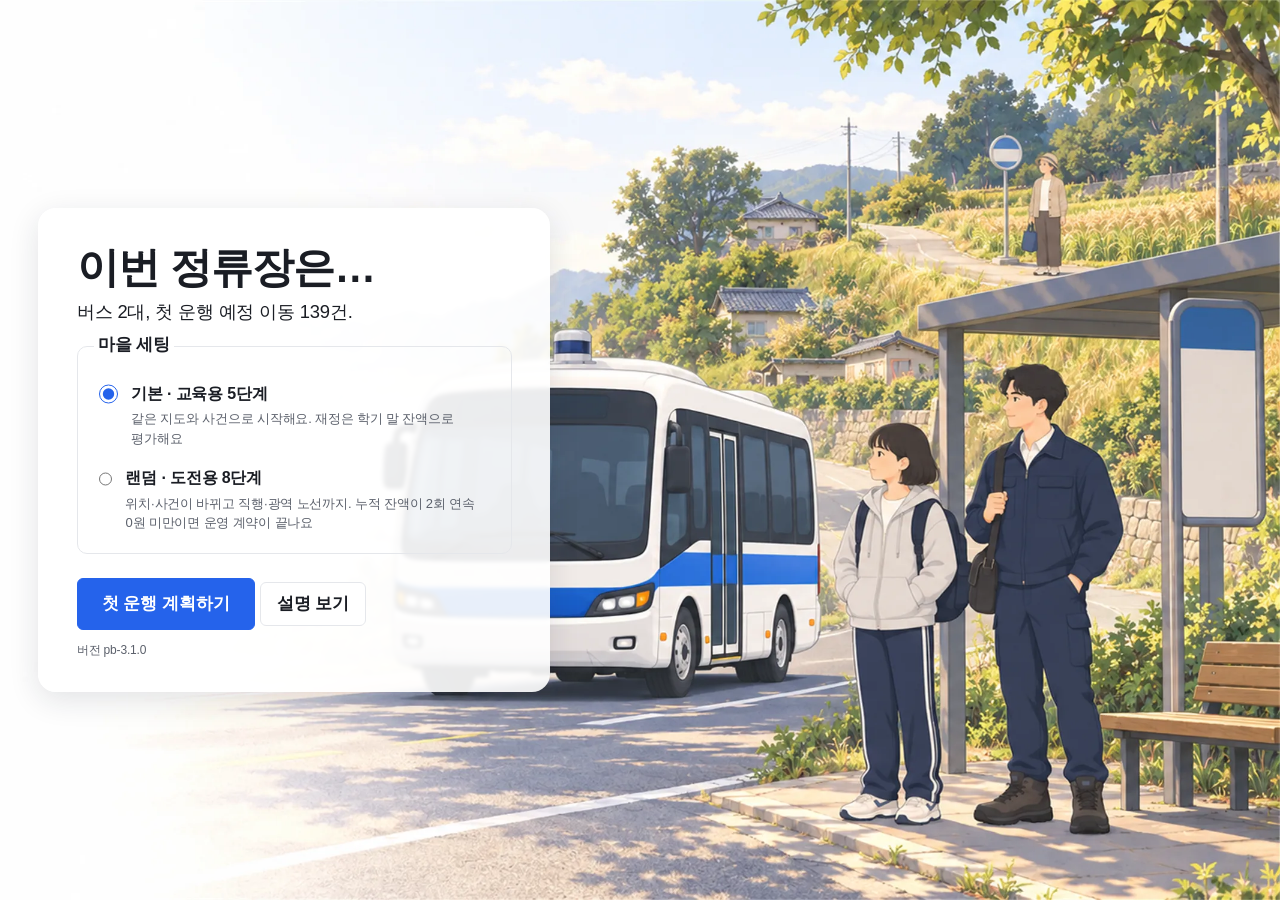
==== commit ea1354d9: "update: 공공성 외부 검토 5건 + 교사 플레이테스트 13건(pb-3.1.0) — 살펴볼 곳·AI라면? 고침, 노선 탭 가림, 유나·다은 전체 일정, 노선 이름 파랑, 11:" ====
--- a/publicness/index.html
+++ b/publicness/index.html
@@ -4,7 +4,7 @@
 <meta charset="utf-8">
 <meta name="viewport" content="width=device-width, initial-scale=1, viewport-fit=cover">
 <title>이번 정류장은… — AI 마을버스 운영단</title>
-<meta name="description" content="AI 자율주행 마을버스를 위탁 운영하며 누구의 이동을 책임질지 고르는 공공성 시뮬레이션 게임">
+<meta name="description" content="AI 자율주행 마을버스를 운영하며 누구의 이동을 챙길지 고르는 공정성·포용성 시뮬레이션 게임">
 <link rel="stylesheet" href="css/tokens.css">
 <link rel="stylesheet" href="css/style.css">
 <link rel="stylesheet" href="css/scores.css">
@@ -12,6 +12,9 @@
 <link rel="stylesheet" href="css/prestage.css">
 <link rel="stylesheet" href="css/mobile.css">
 <link rel="stylesheet" href="css/simplified.css">
+<link rel="stylesheet" href="css/midday.css">
+<link rel="stylesheet" href="css/report.css">
+<link rel="stylesheet" href="css/fairness.css">
 </head>
 <body data-screen="title" class="minimal-ui">
 <!-- Match the initial presentation before the title can paint; game initialization is unchanged. -->
@@ -35,8 +38,9 @@
     <button type="button" class="btn btn-primary btn-lg" id="btn-continue" hidden>이어하기</button>
     <p class="note" id="continue-note"></p>
     <button type="button" class="btn btn-primary btn-lg" id="btn-start">첫 운행 계획하기</button>
-    <p class="note">진행은 이 브라우저에 자동으로 저장돼요. 새로고침하거나 창을 닫았다가 열어도 ‘이어하기’로 계속할 수 있어요.</p>
+    <p class="note" id="save-note">진행은 이 브라우저에 자동으로 저장돼요. 새로고침하거나 창을 닫았다가 열어도 ‘이어하기’로 계속할 수 있어요.</p>
     <button type="button" class="btn" id="title-text-toggle" aria-pressed="false">설명 보기</button>
+    <p class="app-version" id="title-version"></p>
   </div>
   <figure class="title-art" aria-hidden="true">
     <img id="title-img" src="assets/art/title-two-stops.webp" alt="" onerror="this.parentNode.classList.add('placeholder'); this.remove();">
@@ -52,6 +56,7 @@
   <ol id="top-phase" class="phase-steps" aria-label="단계"></ol>
   <span id="top-balance" class="balance"></span>
   <span id="top-deficit" class="deficit-count" hidden></span>
+  <span id="save-status" class="save-status" role="status" hidden></span>
   <span class="top-actions">
     <button type="button" class="btn btn-ghost" id="btn-panel-toggle" hidden onclick="PB.App.togglePanel()">패널 접기</button>
     <button type="button" class="btn btn-ghost" id="btn-view-toggle" hidden>지도·텍스트 보기</button>
@@ -119,9 +124,9 @@
     <ul>
       <li>정류장 두 곳 이상을 이어 노선을 만들면 대기 버스 1대가 바로 운행해요. 지도 아래 대기 버스를 노선으로 끌어 놓으면 증차, 노선 위 색 점(2대 이상이면 ×2처럼 표시)을 대기로 끌면 회수, 다른 노선에 놓으면 이동이에요(누르고 고르기·키보드로도 돼요). 같은 노선의 버스는 자동으로 간격을 두고 출발해요. AI 제안은 지도에서 미리 보고 적용할 수 있어요.</li>
       <li>지도에서 정류장을 누르거나 드래그해서 자유롭게 연결해요. 노선 양 끝 어디서든 이어 갈 수 있고, 정류장을 선 위로 끌어 놓으면(또는 선 중간을 정류장으로 당기면) 그 두 정류장 사이에 들어가요. 선을 두 번 누르면(더블클릭·두 번 탭) 그 구간(두 정류장 사이 길)만 없어져요(↶ 되돌리기로 복구). 선 위에 마우스를 올리거나 손가락으로 길게 누르면 이 방법을 다시 알려 줘요. 시작점으로 연결하면 순환하고, 열린 노선은 왕복해요.</li>
-      <li>노선은 번호 대신 색과 선 모양으로 구분해요 — 빨강 실선, 초록 이중선, 주황 점선, 하늘 동글 점선. 번호가 필요하면 설정에서 ‘노선 번호 표시’를 켜요.</li>
+      <li>노선은 번호 대신 색과 선 모양으로 구분해요 — 빨강 실선, 초록 이중선, 주황 점선, 파랑 동글 점선. 번호가 필요하면 설정에서 ‘노선 번호 표시’를 켜요.</li>
       <li>두 노선이 <b>모두 정차하는</b> 정류장에서만 한 번 갈아탈 수 있어요. 지도에서 선이 겹치기만 하는 곳은 환승 정류장이 아니에요.</li>
-      <li>출발한 뒤에는 3단계부터 오전·오후 한 번씩 버스 한 대만 옮길 수 있어요. 노선 모양은 다음 단계에서 고쳐요.</li>
+      <li>3단계부터는 운행 중 11:00~15:00에 한 번 ‘노선 고치기 · 한 번’을 눌러 멈추고, 정류장 하나 더하기·빼기나 버스 한 대 옮기기 중 하나를 바꿀 수 있어요. 버스는 가던 정류장까지 간 뒤 바뀐 노선을 따라요. 빠진 정류장에서 내리려던 사람은 다음 정류장에서 내려요. 고친 것은 그날 운행에만 쓰고, 다음 단계 계획은 출발한 모양 그대로예요. 안 써도 괜찮아요.</li>
     </ul>
     <h3>규칙과 재정</h3>
     <div id="help-rules"></div>
@@ -140,6 +145,7 @@
   <label class="check"><input type="checkbox" id="opt-bgm" checked> 배경음악(이어폰을 쓸 때 추천)</label>
   <label class="check"><input type="checkbox" id="opt-motion"> 움직임 줄이기</label>
   <label class="check"><input type="checkbox" id="opt-route-numbers"> 노선 번호 표시(지도·노선 버튼에 번호를 함께 보여요. 노선은 색과 선 모양 — 실선·이중선·점선·동글 점선 — 으로도 구분해요)</label>
+  <p class="app-version" id="settings-version"></p>
   <form method="dialog"><button class="btn btn-primary" type="submit">닫기</button></form>
 </dialog>
 
@@ -152,15 +158,6 @@
   </div>
 </dialog>
 
-<dialog id="confirm-skip" class="dialog" aria-labelledby="confirm-skip-h">
-  <h2 id="confirm-skip-h">남은 긴급 조정 기회를 쓰지 않고 넘어갈까요?</h2>
-  <p>건너뛴 기회는 ‘변경 없이 계속’으로 기록되고, 이번 운행은 끝까지 그대로 진행돼요.</p>
-  <div class="row-actions">
-    <button type="button" class="btn" id="skip-no">아니요, 계속 볼게요</button>
-    <button type="button" class="btn btn-primary" id="skip-yes">끝까지 건너뛰기</button>
-  </div>
-</dialog>
-
 <dialog id="confirm-restart" class="dialog" aria-labelledby="confirm-restart-h">
   <h2 id="confirm-restart-h">처음부터 다시 할까요?</h2>
   <p>저장된 진행과 지금까지의 운행 기록이 사라져요.</p>
@@ -176,14 +173,17 @@
 <script src="js/rng.js"></script>
 <script src="js/graph.js"></script>
 <script src="js/demand.js"></script>
+<script src="js/elder.js"></script>
 <script src="js/schedule.js"></script>
 <script src="js/bus-motion.js"></script>
 <script src="js/sim.js"></script>
 <script src="js/metrics.js"></script>
+<script src="js/ride-log.js"></script>
 <script src="js/resident-evaluation.js"></script>
 <script src="js/advisor.js"></script>
 <script src="js/layout.js"></script>
 <script src="js/scores.js"></script>
+<script src="js/midday.js"></script>
 <script src="js/session.js"></script>
 <script src="js/stories.js"></script>
 <script src="js/narrative.js"></script>
@@ -205,8 +205,13 @@
 <script src="js/ui-scores.js"></script>
 <script src="js/ui-economy.js"></script>
 <script src="js/run-compare.js"></script>
+<script src="js/stage-notes.js"></script>
+<script src="js/choices.js"></script>
+<script src="js/ui-fairness.js"></script>
 <script src="js/ui-transition.js"></script>
 <script src="js/ui-ending.js"></script>
+<script src="js/report.js"></script>
+<script src="js/ui-report.js"></script>
 <script src="js/cutscene.js"></script>
 <script src="js/ui-hud.js"></script>
 <script src="js/ui-arrival.js"></script>
--- a/publicness/css/style.css
+++ b/publicness/css/style.css
@@ -51,6 +51,7 @@
 .btn[aria-pressed="true"], .btn.is-on { background: var(--accent-soft); border-color: var(--accent); color: var(--accent-ink); }
 .btn:disabled { opacity: 0.45; cursor: not-allowed; }
 .note { color: var(--text-mute); font-size: 0.875rem; }
+.app-version { margin: 10px 0 0; color: var(--text-mute); font-size: 12px; font-variant-numeric: tabular-nums; } /* 시나리오 버전(첫 화면 구석·설정 창, 2026-11-11) */
 .h-small { font-size: 0.95rem; color: var(--text-mute); font-weight: 700; }
 .row-actions { display: flex; gap: 8px; flex-wrap: wrap; justify-content: flex-end; margin-top: 16px; }
 
@@ -304,6 +305,12 @@
 .deficit-count { font-size: .9rem; font-weight: 700; color: var(--text-mute); font-variant-numeric: tabular-nums; white-space: nowrap; }
 .deficit-count.warn { color: var(--warn); }
 .deficit-count[hidden] { display: none; }
+/* 저장 상태(2026-11-10 검토 3번): 저장이 안 될 때만 상단 바에 두 줄까지. 얇은 전체 테두리(왼쪽 색 띠 없음), 다시 저장되면 숨김 */
+.save-status { flex: 0 50 25em; box-sizing: border-box; min-width: 0; max-height: calc(2.6em + 6px); overflow: hidden; padding: 2px 8px; border: 1px solid var(--warn); border-radius: 8px; background: #fff; color: var(--text); font-size: 12px; font-weight: 600; line-height: 1.3; word-break: keep-all; }
+.save-status[hidden] { display: none; }
+body.save-failed .topbar .brand { display: none; } /* 저장 안내가 떠 있는 동안은 게임 이름 자리를 내준다 — 설정·도움말 버튼이 찌그러지지 않게 */
+/* 첫 화면의 경고 두 가지(저장할 수 없는 브라우저 · 깨진 저장본)는 설명을 접어 둔 간단 화면에서도 보인다 */
+.minimal-ui:not(.minimal-text) #screen-title .note.is-alert { display: block; color: var(--text); }
 .retry-actions { display: flex; flex-wrap: wrap; gap: 8px; align-items: center; margin-top: 16px; }
 .retry-actions .note { flex-basis: 100%; margin: 0; }
 #result-details { margin: 16px 0; }
@@ -535,7 +542,7 @@
 body[data-screen="plan"] #plan-ai-popover { position:fixed; top:72px; right:12px; width:360px; max-height:calc(100dvh - 84px); z-index:60; border:1px solid var(--border); border-radius:14px; box-shadow:0 10px 30px rgba(23,35,53,.22); overflow:hidden; }
 .ai-pop-head { display:flex; align-items:center; justify-content:space-between; gap:8px; padding:12px 12px 8px 16px; border-bottom:1px solid var(--border); }
 .ai-pop-head h2 { margin:0; font-size:var(--fs-title); }
-.ai-close { min-width:44px; min-height:44px; padding:0; font-size:26px; line-height:1; }
+.ai-close { min-width:44px; min-height:44px; padding:0 8px; font-size:14px; line-height:1; } /* 2026-11-11 플레이테스트 9: ‘닫기’ 글자(26px)가 제목(20px)보다 컸다 — 제목보다 작게 */
 .ai-pop-body { flex:1 1 auto; min-height:0; overflow:auto; padding:12px 16px; }
 #plan-ai-popover #ai-tools { margin:0; border-top:0; }
 #plan-ai-popover #ai-tools>summary { display:none; }
@@ -545,11 +552,12 @@
 .ai-pop-actions { flex:0 0 auto; display:flex; flex-wrap:wrap; gap:8px; margin:0; padding:10px 16px 14px; border-top:1px solid var(--border); background:var(--bg); }
 .rec-criterion { font-size:14px; line-height:1.55; }
 .rec-compare { width:100%; table-layout:fixed; border-collapse:collapse; overflow-wrap:anywhere; word-break:keep-all; margin:0 0 10px; font-size:13px; line-height:1.4; font-variant-numeric:tabular-nums; }
-.rec-compare th, .rec-compare td { padding:5px 6px; border-bottom:1px solid var(--border); text-align:left; vertical-align:top; font-weight:500; }
+.rec-compare th, .rec-compare td { padding:5px 6px; border-bottom:1px solid var(--border); text-align:left; vertical-align:top; font-weight:500; white-space:normal; } /* 2026-11-11 플레이테스트 9: 표 기본값(th, td nowrap)이 남아 ‘주요 인물 기준 충족’이 옆 칸 글자 위로 넘쳤다 */
 .rec-compare thead th { font-weight:700; background:var(--surface); }
 .rec-compare tbody th { font-weight:700; width:30%; }
 .rec-compare td.better { color:var(--ok); } .rec-compare td.worse { color:var(--sem-caution-ink); }
 .rec-delta { display:block; font-size:11px; font-weight:700; }
+.rec-who { display:block; font-size:11px; font-weight:400; line-height:1.35; color:var(--text-mute); word-break:keep-all; overflow-wrap:anywhere; } /* 인물 이름 목록은 숫자 아래 작은 줄(2026-11-11 플레이테스트 9) */
 .rec-compare td.same .rec-delta { color:var(--text-mute); }
 #rec-people.rec-people-warn { color:var(--sem-caution-ink); background:#FFF4E5; border-left:3px solid var(--sem-caution); padding:6px 10px; border-radius:var(--radius-in); }
 @media (max-width:959px) {
--- a/publicness/css/prestage.css
+++ b/publicness/css/prestage.css
@@ -65,6 +65,10 @@
 .person-chip.done .person-chip-count { color: var(--ok); }
 .person-chip-flag { padding: 1px 7px; border-radius: 9px; background: var(--warn-soft); color: var(--sem-caution-ink); font-size: 12px; font-weight: 700; }
 @media (max-width: 500px) { .person-chip { font-size: 13px; gap: 4px; padding-right: 9px; } .person-chip-face { width: 28px; height: 28px; } }
+/* 2026-11-11 플레이테스트 4: 두 번째 이동이 다른 곳으로 가는 인물(유나·다은)의 다음 이동 한 줄 ‘20:00 이후 →주거지’ */
+.person-chip-next { color: var(--text-mute); font-size: 12px; font-variant-numeric: tabular-nums; white-space: nowrap; }
+body[data-screen=run] .person-chip-next { display: none; }
+body.rail .person-chip-next, body.phone-p .person-chip-next, body.phone-l .person-chip-next { grid-column: 2 / -1; justify-self: start; font-size: 11px; line-height: 1.3; white-space: normal; overflow-wrap: anywhere; }
 
 /* 경로 강조(칩·지도 얼굴을 누르면): 굵은 노선 색 + 흰 테두리, 처음 몇 번 깜빡임. 없으면 굵은 주황 점선 */
 #person-path { position: absolute; inset: 0; z-index: 6; pointer-events: none; overflow: visible; }
@@ -145,13 +149,29 @@
 .result-rerun { margin: 12px 0 0; padding: 10px 14px; border-radius: 10px; background: var(--surface); border: 1px solid var(--border); font-size: 15px; line-height: 1.6; word-break: keep-all; } /* 2026-11-09 같은 단계 지난 운행과 비교 */
 .result-rerun p { margin: 0; }
 .result-rerun .note { margin-top: 4px; }
-.result-first-tip { margin: 12px 0 0; padding: 10px 14px; border-left: 3px solid var(--border); font-size: 15px; word-break: keep-all; }
+.result-first-tip { margin: 12px 0 0; padding: 10px 14px; border: 1px solid var(--border); border-radius: 10px; font-size: 15px; word-break: keep-all; }
 .result-ai { margin: 0 0 24px; padding: 16px 18px; border: 1px solid var(--border); border-radius: 14px; background: var(--surface); }
 .result-ai h3 { margin: 0 0 8px; font-size: var(--fs-title); }
 #result-ai-body { min-height: 96px; }
 #result-ai-body p { margin: 0 0 6px; }
 #result-ai-rows { margin: 0 0 8px; padding: 0; list-style: none; }
 #result-ai-rows li { margin: 0; padding: 4px 8px; border-radius: 8px; word-break: keep-all; }
-#result-ai-rows li.ai-picked { background: #fff; box-shadow: inset 3px 0 0 var(--accent, var(--text)); }
-.ai-picked-tag { margin-left: 6px; font-size: 13px; font-weight: 700; color: var(--text-mute); white-space: nowrap; }
-.ai-picked-tag[hidden] { display: none; }
+/* 표시된 줄은 흰 바탕 + 얇은 전체 테두리(왼쪽 색 띠 없음). ‘내가 고른 기준’(실제로 적용한 AI 제안) · ‘내 목표와 가까운 기준’(결과 화면에서 고른 목표) — 2026-11-11 */
+#result-ai-rows li.ai-picked, #result-ai-rows li.ai-applied { background: #fff; box-shadow: inset 0 0 0 1px var(--border); }
+.ai-tag { margin-left: 6px; font-size: 13px; font-weight: 700; color: var(--text-mute); white-space: nowrap; }
+.ai-tag[hidden] { display: none; }
+/* 2026-11-09 테스터 6번: 단계별 생각 쓰기(#think-note · #ai-note) — 문장 안 빈칸, 쓴 낱말에 맞춰 조사가 바뀜. 카드 안에 또 상자를 만들지 않고 윗줄로만 나눔 */
+.think-note { margin: 16px 0 0; padding: 14px 0 0; border-top: 1px solid var(--border); }
+.think-note h4 { margin: 0 0 2px; font-size: 17px; }
+.think-note > .note { margin: 0 0 8px; }
+.note-line { margin: 0 0 6px; line-height: 2.3; word-break: keep-all; }
+.note-blank { width: 9.5em; max-width: 100%; min-height: 40px; padding: 4px 8px; font: inherit; font-size: 16px; border: 1px solid #9aa0aa; border-radius: var(--radius-in); background: #fff; color: var(--text); vertical-align: middle; box-sizing: border-box; }
+.note-blank.note-reason { width: calc(100% - 5.5em); min-width: 10em; }
+.note-blank:focus-visible { outline: 2px solid var(--sem-action); outline-offset: 1px; border-color: var(--sem-action); }
+.note-josa { margin-left: 1px; }
+.note-nowrap { white-space: nowrap; }
+.note-views { display: inline-flex; flex-wrap: wrap; gap: 6px; vertical-align: middle; margin: 0 4px; }
+.note-view { min-height: 44px; padding: 6px 12px; }
+.note-view[aria-pressed="true"] { border: 2px solid var(--sem-action); background: var(--accent-soft); color: var(--accent-ink); }
+.note-saved { min-height: 1.4em; margin: 0; }
+@media (max-width: 600px) { .note-blank { width: 8em; } .note-blank.note-reason { width: 100%; } }
--- a/publicness/css/simplified.css
+++ b/publicness/css/simplified.css
@@ -40,3 +40,11 @@
 /* The desktop rail reserves 52px for route controls; keep all three lines inside it. */
 body.rail #plan-toolbar .route-tab.route-color { height:52px; min-height:52px; grid-template-rows:16px 12px 14px; gap:0; }
 body.rail .route-tab-meta { min-height:12px; line-height:12px; }
+/* 2026-11-11 플레이테스트 7: 노선 칩 둘째 줄 = 버스 수(+순환·새 노선), 셋째 줄 = 배차 간격. 주요 인물 대기 기준(4시간 3분)을 넘으면 주의 색·굵게·‘!’ */
+.route-tab-status { max-width:100%; overflow:hidden; text-overflow:ellipsis; white-space:nowrap; }
+.route-tab-gap { display:block; min-height:13px; max-width:100%; overflow:hidden; text-align:center; font-size:11px; font-weight:400; line-height:13px; color:var(--text-mute); white-space:nowrap; font-variant-numeric:tabular-nums; }
+.route-tab-gap.is-over { color:var(--sem-caution-ink); font-weight:700; }
+.route-tab-gap.is-over::before { content:'! '; }
+body.rail #plan-toolbar .route-tab.route-color { grid-template-rows:16px 14px 13px; }
+body.rail .route-tab-status { line-height:14px; }
+body.phone-p .route-tab-gap .gap-word, body.phone-l .route-tab-gap .gap-word { display:none; }
--- a/publicness/css/midday.css
+++ b/publicness/css/midday.css
@@ -0,0 +1,30 @@
+/* 운행 중 노선 고치기(하루 한 번, 2026-11-09) — 버튼 #run-fix(상태 줄)·#run-fix-panel(텍스트 모드·기본 화면)과 창(.fix-window = 옛 #emergency-dialog 자리) */
+.run-fix { display: flex; flex-wrap: wrap; align-items: center; gap: 4px 10px; }
+.run-fix[hidden] { display: none; }
+.run-fix-btn { min-height: 44px; font-weight: 700; }
+.run-fix.is-open .run-fix-btn:not(:disabled) { background: var(--sem-action, #2563eb); border-color: var(--sem-action, #2563eb); color: #fff; }
+.run-fix-btn:disabled { opacity: .55; cursor: not-allowed; }
+.run-fix-why { font-size: 13px; line-height: 1.35; color: var(--text-mute, #5b6573); }
+.run-fix.is-new .run-fix-btn:not(:disabled) { outline: 3px solid var(--sem-caution, #e8890c); outline-offset: 2px; }
+#run-fix-panel-box { margin: 4px 0 10px; }
+.minimal-ui:not(.minimal-text) #run-fix-panel-box { display: none; } /* 미니멀 지도 화면은 상태 줄의 버튼 하나 */
+.run-statusbar .run-fix { flex: none; }
+.run-statusbar .run-fix .btn { min-height: 40px; }
+body.phone-p .run-statusbar .run-fix-why, body.phone-l .run-statusbar .run-fix-why { font-size: 11px; }
+body.phone-p .run-statusbar .run-fix .btn, body.phone-l .run-statusbar .run-fix .btn { min-height: 36px; padding: 4px 10px; font-size: 12px; }
+
+/* 창: 미니멀 화면은 옛 긴급 조정 창의 p·h3를 숨기므로(minimal.css) 이 창에서는 다시 보인다 */
+.minimal-ui:not(.minimal-text) #emergency-dialog.fix-window > p:not([hidden]), .minimal-ui:not(.minimal-text) #emergency-dialog.fix-window > h3 { display: block; }
+#emergency-dialog.fix-window h2 { color: var(--text, #172335); }
+#emergency-dialog.fix-window { background: var(--surface, #fff); border-color: var(--sem-action, #2563eb); }
+.fix-rule { margin: 0 0 6px; font-size: 13px; line-height: 1.5; }
+.fix-now { margin: 0 0 4px; font-size: 14px; font-weight: 600; line-height: 1.5; }
+.fix-kinds { display: grid; grid-template-columns: repeat(3, minmax(0, 1fr)); gap: 6px; margin: 4px 0 6px; }
+.fix-kind { min-height: 44px; padding: 6px 8px; line-height: 1.25; white-space: normal; }
+.fix-kind[aria-pressed="true"] { border: 2px solid var(--sem-action, #2563eb); background: var(--accent-soft, #e8f0ff); font-weight: 700; }
+.fix-kind:disabled { opacity: .5; }
+.fix-field label { margin: 8px 0 2px !important; font-size: 13px; font-weight: 600; }
+.fix-field select { margin: 0 0 4px !important; }
+.fix-result { margin: 8px 0 0; padding: 8px 10px; border-radius: 8px; background: var(--accent-soft, #e8f0ff); font-weight: 600; line-height: 1.5; }
+.fix-result:empty { display: none; }
+body.phone-p .fix-kinds .btn, body.phone-l .fix-kinds .btn { font-size: 13px; }
--- a/publicness/css/report.css
+++ b/publicness/css/report.css
@@ -0,0 +1,55 @@
+/* 엔딩 ‘내 운영 보고서’(2026-11-09 테스터 6번, js/ui-report.js) — 화면 + 인쇄(A4 흑백). 투명성 편 보고서와 같은 방식 */
+body.report-open[data-screen="ending"] .stage-col { display: none !important; }
+body.report-open[data-screen="ending"] .game { display: block !important; }
+body.report-open[data-screen="ending"] #panel { max-width: 52rem; margin: auto; max-height: none; overflow: visible; }
+.report { max-width: 48rem; margin: 0 auto; padding-bottom: 40px; }
+.report-head { margin: 0 0 16px; }
+.report-game { margin: 0; color: var(--text-mute); font-size: 14px; }
+.report-head h2 { margin: 4px 0 8px; }
+.report-meta { margin: 0 0 4px; line-height: 1.6; word-break: keep-all; }
+.report-name { display: flex; align-items: center; gap: 8px; margin: 12px 0 4px; font-weight: 700; }
+.report-name input { flex: 0 1 14em; min-width: 0; min-height: 44px; padding: 6px 10px; font: inherit; font-size: 16px; font-weight: 400; border: 1px solid #9aa0aa; border-radius: var(--radius-in); background: #fff; color: var(--text); }
+.report-actions { display: flex; flex-wrap: wrap; align-items: center; gap: 8px; margin: 0 0 20px; }
+.report-actions .note { flex: 1 1 100%; margin: 0; }
+.report-stage { margin: 0 0 14px; padding: 14px 16px; border: 1px solid var(--border); border-radius: 12px; background: #fff; }
+.report-stage h3 { margin: 0 0 8px; font-size: 18px; }
+.report-row { display: grid; grid-template-columns: 9.5em minmax(0, 1fr); column-gap: 12px; padding: 6px 0; border-top: 1px solid var(--border); }
+.report-row:first-of-type { border-top: 0; }
+.report-k { margin: 0; color: var(--text-mute); font-size: 14px; font-weight: 700; word-break: keep-all; }
+.report-v { margin: 0; line-height: 1.7; word-break: keep-all; overflow-wrap: anywhere; }
+.report-plan, .report-nums { margin: 0; padding: 0; list-style: none; line-height: 1.7; word-break: keep-all; }
+.report-nums { display: flex; flex-wrap: wrap; column-gap: 16px; }
+.report-nums b { font-variant-numeric: tabular-nums; }
+.report-nums li.is-wide { flex: 1 1 100%; }
+.report-scope { margin: 0 0 14px; color: var(--text-mute); font-size: 14px; line-height: 1.7; word-break: keep-all; overflow-wrap: anywhere; }
+.report-final .report-k { margin-bottom: 4px; }
+@media (max-width: 600px) {
+  .report-row { grid-template-columns: 1fr; row-gap: 2px; }
+  .report-actions .btn { flex: 1 1 100%; }
+  .report-stage { padding: 12px; }
+}
+@media print {
+  @page { size: A4 portrait; margin: 14mm 14mm 16mm; }
+  body.report-open { background: #fff !important; color: #000; }
+  body.report-open > :not(#screen-game) { display: none !important; }
+  body.report-open #screen-game > :not(#panel) { display: none !important; }
+  body.report-open #panel > :not(#report) { display: none !important; }
+  body.report-open #screen-game, body.report-open #panel { display: block !important; position: static !important; width: auto !important; max-width: none !important; height: auto !important; max-height: none !important; overflow: visible !important; margin: 0 !important; padding: 0 !important; border: 0 !important; box-shadow: none !important; background: #fff !important; }
+  body.report-open .no-print { display: none !important; }
+  .report { max-width: none; padding: 0; font-size: 9.5pt; line-height: 1.45; color: #000; }
+  .report * { color: #000 !important; box-shadow: none !important; }
+  .report-game { font-size: 9pt; }
+  .report-head { margin: 0 0 6pt; padding-bottom: 4pt; border-bottom: 1.5pt solid #000; }
+  .report-head h2 { font-size: 15pt; margin: 2pt 0 3pt; }
+  .report-meta { margin: 0; line-height: 1.45; }
+  .report-name { margin: 4pt 0 0; font-size: 10pt; }
+  .report-name input { flex: 0 0 16em; min-height: 0; padding: 0 4pt; border: 0; border-bottom: 1px solid #000; border-radius: 0; background: none; }
+  .report-name input::placeholder { color: transparent; }
+  .report-stage { break-inside: avoid; page-break-inside: avoid; margin: 0 0 5pt; padding: 4pt 8pt; border: 1px solid #777; border-radius: 4pt; }
+  .report-stage h3 { font-size: 11pt; margin: 0 0 2pt; }
+  .report-row { grid-template-columns: 7.5em minmax(0, 1fr); column-gap: 6pt; padding: 1.5pt 0; border-top: 1px solid #bbb; }
+  .report-k { font-size: 8.5pt; }
+  .report-v, .report-plan, .report-nums { line-height: 1.45; }
+  .report-nums { column-gap: 10pt; }
+  .report-scope { margin: 0 0 5pt; font-size: 8.5pt; line-height: 1.45; }
+}
--- a/publicness/css/fairness.css
+++ b/publicness/css/fairness.css
@@ -0,0 +1,78 @@
+/* 공정성·포용 개편(2026-11-10): 계획 화면 청원·무임 정책 카드. 얇은 전체 테두리만(왼쪽 색 띠 없음), 노선 색·위험 빨강·주의 주황 안 씀 */
+.fair-card { margin: 8px 0; padding: 12px; border: 1px solid var(--border); border-radius: var(--radius-in, 8px); background: #fff; min-width: 0; }
+.fair-card h3 { margin: 0 0 6px; font-size: 17px; }
+.fair-card p { margin: 0 0 6px; word-break: keep-all; overflow-wrap: anywhere; }
+.fair-fact { font-weight: 600; }
+.fair-frame { margin-bottom: 4px; }
+.fair-options { display: grid; grid-template-columns: repeat(2, minmax(0, 1fr)); gap: 8px; margin: 0 0 8px; }
+.fair-option { min-height: 44px; white-space: normal; }
+.fair-option[aria-pressed="true"] { border: 2px solid var(--sem-action); background: var(--accent-soft); color: var(--accent-ink); }
+.fair-why { display: flex; align-items: center; gap: 6px; line-height: 1.4; }
+.fair-why-label { flex: none; white-space: nowrap; } /* ‘왜냐하 / 면’으로 끊기지 않게(2026-11-11) */
+.fair-card .note-blank.note-reason { flex: 1 1 auto; width: auto; min-width: 0; }
+.fair-card .note-saved { display: block; min-height: 1.2em; margin: 0; }
+.fair-required { margin: 4px 0; color: #5A6478; font-weight: 600; }
+/* 카드 맨 아래 한 줄: ‘…골라야 출발할 수 있어요’(고르기 전) + 저장 상태. 늘 한 줄 높이를 차지해 고르기 전후로 카드 높이가 같다(2026-11-11 플레이테스트 3) */
+.fair-foot { display: flex; flex-wrap: wrap; align-items: baseline; gap: 0 8px; min-height: 1.5em; line-height: 1.5; }
+.fair-card .fair-foot .fair-required, .fair-card .fair-foot .note-saved { margin: 0; min-height: 0; font-size: 0.9rem; }
+/* 무임 정책 카드의 ‘게임의 가정’ 한 줄과 접는 규칙 설명(2026-11-10 검토 5번). 색 띠·강조 상자 없음 — 글과 접기만. 가정 한 줄 = 접기 줄(늘 보임) */
+.fair-rule { margin: 0 0 8px; }
+.fair-rule > summary { display: block; min-height: 44px; padding: 2px 0; color: var(--text); font-size: 0.9rem; font-weight: 400; line-height: 1.5; word-break: keep-all; overflow-wrap: anywhere; list-style: none; }
+.fair-rule > summary::-webkit-details-marker { display: none; }
+.fair-rule-more { color: var(--accent-ink); font-weight: 600; white-space: nowrap; }
+.fair-rule-more::after { content: ' ▾'; }
+.fair-rule[open] .fair-rule-more::after { content: ' ▴'; }
+/* 넓은 화면(오른쪽 고정 칸): 카드가 칸보다 길면 아래 버튼 밑으로 넘치지 않고 카드 안에서 스크롤 */
+/* 2026-11-11 플레이테스트 3: 카드 자리를 오른쪽 칸(slot)에 못 박는다. 전에는 자리를 정하지 않아, 알림 줄(strip)에 배너가 있는 동안 카드가 slot으로 가고
+   ‘골라야 출발’ 줄은 격자 맨 아래 새 줄로 들어가 노선 탭이 지도 캔버스 밑으로 32px쯤 밀렸다. 칸 아래쪽에 붙여 두면 배너가 사라져도 카드의 버튼이 움직이지 않는다 */
+body.rail[data-screen="plan"] .fair-card { grid-area: slot; align-self: end; min-height: 0; max-height: 100%; overflow-y: auto; overscroll-behavior: contain; margin: 0; }
+body.rail[data-screen="plan"] #plan-toolbar > .fair-required { grid-area: slot; align-self: end; margin: 0; }
+/* 오른쪽 칸은 높이가 빠듯하다(1280×800 4단계 = 인물 칩 6개 + 정책 카드) — 카드 안 여백·줄 간격을 조금 줄여 맨 아래 줄(‘…골라야 출발할 수 있어요’)까지 스크롤 없이 보이게 */
+body.rail[data-screen="plan"] .fair-card { padding: 8px 12px; }
+body.rail[data-screen="plan"] .fair-card h3 { margin-bottom: 2px; font-size: 16px; }
+body.rail[data-screen="plan"] .fair-card p { margin-bottom: 3px; line-height: 1.45; }
+body.rail[data-screen="plan"] .fair-card .fair-fact { font-size: 15px; }
+body.rail[data-screen="plan"] .fair-rule { margin-bottom: 4px; }
+body.rail[data-screen="plan"] .fair-rule > summary { min-height: 40px; line-height: 1.4; }
+body.rail[data-screen="plan"] .fair-options { margin-bottom: 6px; }
+body.rail[data-screen="plan"] .fair-card .fair-foot { min-height: 1.4em; line-height: 1.4; }
+/* AI 제안 패널도 같은 칸을 쓴다 — 패널이 열려 있는 동안 카드는 제목과 맨 아래 한 줄(‘…골라야 출발할 수 있어요’·저장 상태)만 남기고 접어, 패널이 나머지를 쓴다.
+   패널을 닫으면 카드가 다시 펼쳐진다(칸을 반씩 나누면 1280×800에서 둘 다 못 읽을 만큼 작아진다) */
+body.rail.ai-open[data-screen="plan"] .fair-card { height: 64px; max-height: 64px; box-sizing: border-box; overflow: hidden; padding: 8px 12px; }
+body.rail.ai-open[data-screen="plan"] .fair-card > :not(h3):not(.fair-foot) { display: none; }
+body.rail.ai-open[data-screen="plan"] .fair-card h3 { margin: 0 0 2px; font-size: 15px; white-space: nowrap; overflow: hidden; text-overflow: ellipsis; }
+body.rail.ai-open[data-screen="plan"] .game:has(.fair-card) #plan-ai-popover { align-self: start; height: calc(100% - 72px); max-height: calc(100% - 72px); }
+/* 오른쪽 칸의 AI 제안 패널: 머리·결정 버튼 줄을 낮춰 비교표가 보이는 높이를 늘린다(1280×800 4·5단계는 칸이 230px쯤뿐) */
+body.rail[data-screen="plan"] #plan-ai-popover .ai-pop-head { padding: 2px 6px 2px 14px; }
+body.rail[data-screen="plan"] #plan-ai-popover .ai-pop-head h2 { font-size: 18px; }
+body.rail[data-screen="plan"] #plan-ai-popover .ai-pop-actions { gap: 6px; padding: 6px 10px 8px; }
+body.rail[data-screen="plan"] #plan-ai-popover .ai-pop-actions .btn { flex: 1 1 auto; min-width: 0; padding: 6px 8px; font-size: 13px; white-space: nowrap; }
+body.rail[data-screen="plan"] #plan-ai-popover .ai-pop-body { padding: 8px 12px; }
+.fair-rule ul { margin: 0 0 4px; padding-left: 1.2em; font-size: 0.9rem; line-height: 1.6; word-break: keep-all; overflow-wrap: anywhere; }
+.fair-rule li { margin: 0 0 4px; }
+@media (max-width: 600px) { .fair-card { padding: 10px; } }
+/* 정류장 수익성 이름표(2026-11-10): 남색 3단계. 노선 색·위험 빨강·주의 주황 안 씀 */
+#stage .net-label.net-profit-hi { background: #1F2E4D; color: #fff; }
+#stage .net-label.net-profit-mid { background: #C9D3E3; color: #1F2E4D; }
+#stage .net-label.net-profit-lo { background: #fff; color: var(--map-label-ink); }
+.net-label .net-free { color: #5A6478; font-size: 11px; font-weight: 700; }
+.profit-opt { display: flex; align-items: center; gap: 8px; min-height: 44px; margin: 4px 0; }
+.profit-opt input { width: 20px; height: 20px; }
+.profit-legend { margin: 0 0 8px; }
+.profit-chip { display: inline-block; padding: 0 8px; border-radius: 10px; font-weight: 700; font-size: 12px; border: 1px solid #C9D3E3; }
+.profit-chip.hi { background: #1F2E4D; color: #fff; }
+.profit-chip.mid { background: #C9D3E3; color: #1F2E4D; }
+.profit-chip.lo { background: #fff; color: #5A6478; }
+#stop-fares { width: 100%; border-collapse: collapse; font-variant-numeric: tabular-nums; }
+#stop-fares th, #stop-fares td { padding: 6px 8px; border-bottom: 1px solid var(--border); text-align: right; white-space: nowrap; }
+#stop-fares th:first-child, #stop-fares td:first-child { text-align: left; white-space: normal; }
+#stage .net-label.net-profit-hi .net-wait { color: #1F2E4D; }
+/* 보고서 금배지(2026-11-10): 받음 = 은은한 금색 테두리·별, 아직 = 흐린 테두리. 인쇄에선 글자(받음/아직)로 구분 */
+.badge-list { list-style: none; margin: 0; padding: 0; display: grid; grid-template-columns: repeat(auto-fit, minmax(14rem, 1fr)); gap: 8px; }
+.badge { display: flex; align-items: center; gap: 8px; min-width: 0; padding: 8px 10px; border: 1px solid #C9CED8; border-radius: 10px; color: #5A6478; background: #fff; }
+.badge-star { font-size: 20px; line-height: 1; flex: none; }
+.badge-label { flex: 1 1 auto; min-width: 0; word-break: keep-all; overflow-wrap: anywhere; line-height: 1.4; }
+.badge-state { flex: none; font-size: 13px; }
+.badge.is-earned { border: 2px solid #B8892B; background: #FFF8E6; color: #3A2E10; }
+.badge.is-earned .badge-star { color: #B8892B; }
+@media print { .report .badge.is-not { border-style: dashed; } .report .badge.is-earned { border: 2px solid #000; background: none; } }
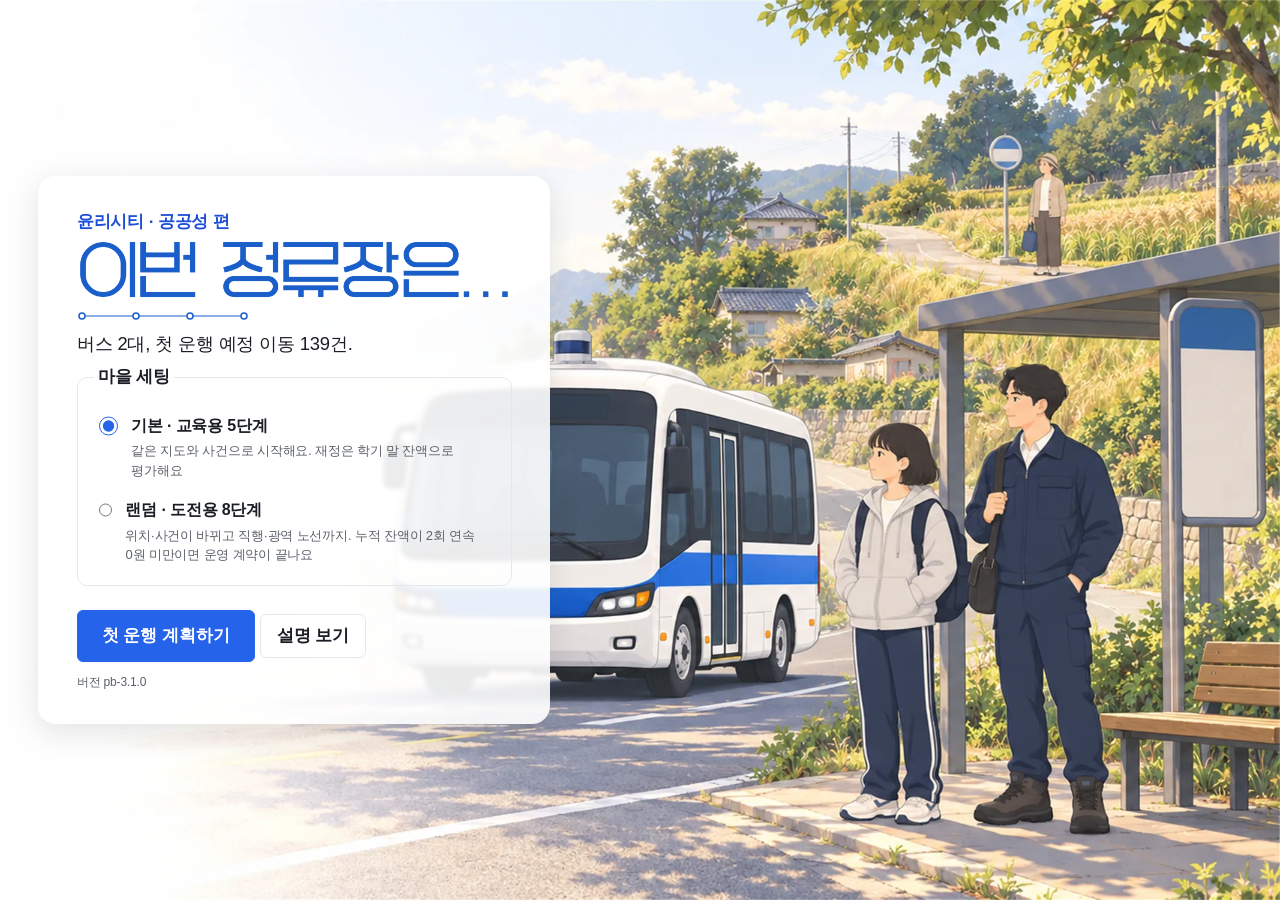
==== commit d328e0dd: "update: 공공성 운영 보고서에 '운행 중 바꾼 것'을 출발 계획과 따로 표시(외부 검토 2026-11-12) + 시작 화면 제목 글자 — 원본 publicness 6192c9" ====
--- a/publicness/index.html
+++ b/publicness/index.html
@@ -15,6 +15,7 @@
 <link rel="stylesheet" href="css/midday.css">
 <link rel="stylesheet" href="css/report.css">
 <link rel="stylesheet" href="css/fairness.css">
+<link rel="stylesheet" href="css/title-type.css">
 </head>
 <body data-screen="title" class="minimal-ui">
 <!-- Match the initial presentation before the title can paint; game initialization is unchanged. -->
@@ -24,8 +25,8 @@
 <!-- 시작 화면 -->
 <section id="screen-title" class="title-screen" aria-labelledby="title-h1">
   <div class="title-copy">
-    <p class="eyebrow" id="title-sub">AI 마을버스 운영단</p>
-    <h1 id="title-h1">이번 정류장은…</h1>
+    <p class="eyebrow" id="title-sub">윤리시티 · 공공성 편</p>
+    <h1 id="title-h1" class="series-title"><span class="title-ink bus-word"><span class="title-text">이번 정류장은…</span><img src="assets/title-type/title.png" alt="" aria-hidden="true" onload="this.parentElement.classList.add('is-ready')" onerror="this.parentElement.classList.remove('is-ready')"></span><svg class="title-route" viewBox="0 0 172 12" width="172" height="12" aria-hidden="true" focusable="false"><path d="M5 6H167" fill="none" stroke="currentColor" stroke-width="1.2"/><g fill="white" stroke="currentColor" stroke-width="1.5"><circle cx="5" cy="6" r="3"/><circle cx="59" cy="6" r="3"/><circle cx="113" cy="6" r="3"/><circle cx="167" cy="6" r="3"/></g></svg></h1>
     <p class="title-en" id="title-en">This stop is…</p>
     <p class="hook" id="hook-1">버스 2대, 첫 운행 예정 이동 139건.</p>
     <p class="hook hook-strong" id="hook-2">아직 정해진 길은 없어요. 우리 마을의 첫 노선을 직접 연결해 보세요.</p>
--- a/publicness/css/report.css
+++ b/publicness/css/report.css
@@ -18,6 +18,9 @@
 .report-k { margin: 0; color: var(--text-mute); font-size: 14px; font-weight: 700; word-break: keep-all; }
 .report-v { margin: 0; line-height: 1.7; word-break: keep-all; overflow-wrap: anywhere; }
 .report-plan, .report-nums { margin: 0; padding: 0; list-style: none; line-height: 1.7; word-break: keep-all; }
+.report-change-head { font-weight: 700; }
+.report-change-detail { margin: 0; padding: 0 0 0 1em; list-style: none; }
+.report-change-note { color: var(--text-mute); font-size: 14px; }
 .report-nums { display: flex; flex-wrap: wrap; column-gap: 16px; }
 .report-nums b { font-variant-numeric: tabular-nums; }
 .report-nums li.is-wide { flex: 1 1 100%; }
@@ -50,6 +53,7 @@
   .report-row { grid-template-columns: 7.5em minmax(0, 1fr); column-gap: 6pt; padding: 1.5pt 0; border-top: 1px solid #bbb; }
   .report-k { font-size: 8.5pt; }
   .report-v, .report-plan, .report-nums { line-height: 1.45; }
+  .report-change-note { font-size: 8.5pt; }
   .report-nums { column-gap: 10pt; }
   .report-scope { margin: 0 0 5pt; font-size: 8.5pt; line-height: 1.45; }
 }
--- a/publicness/css/title-type.css
+++ b/publicness/css/title-type.css
@@ -0,0 +1,11 @@
+/* First-screen title only. Text remains accessible and is the image-error fallback. */
+.series-title .title-ink{position:relative;display:inline-block;max-width:100%;vertical-align:middle}
+.series-title .title-ink>img{display:none;width:100%;height:auto;image-rendering:auto}
+.series-title .title-ink.is-ready>img{display:block}
+.series-title .title-ink.is-ready>.title-text{position:absolute!important;width:1px!important;height:1px!important;padding:0!important;margin:-1px!important;overflow:hidden!important;clip:rect(0,0,0,0)!important;clip-path:inset(50%)!important;white-space:nowrap!important;border:0!important}
+
+body #screen-title #title-sub{display:block}
+#screen-title .title-copy{min-width:0}
+#screen-title #title-h1{color:#1A5FC9}
+#title-h1 .bus-word{display:block;width:480px;max-width:100%}
+#title-h1 .title-route{display:block;margin-top:12px;margin-bottom:6px;color:#1A5FC9}
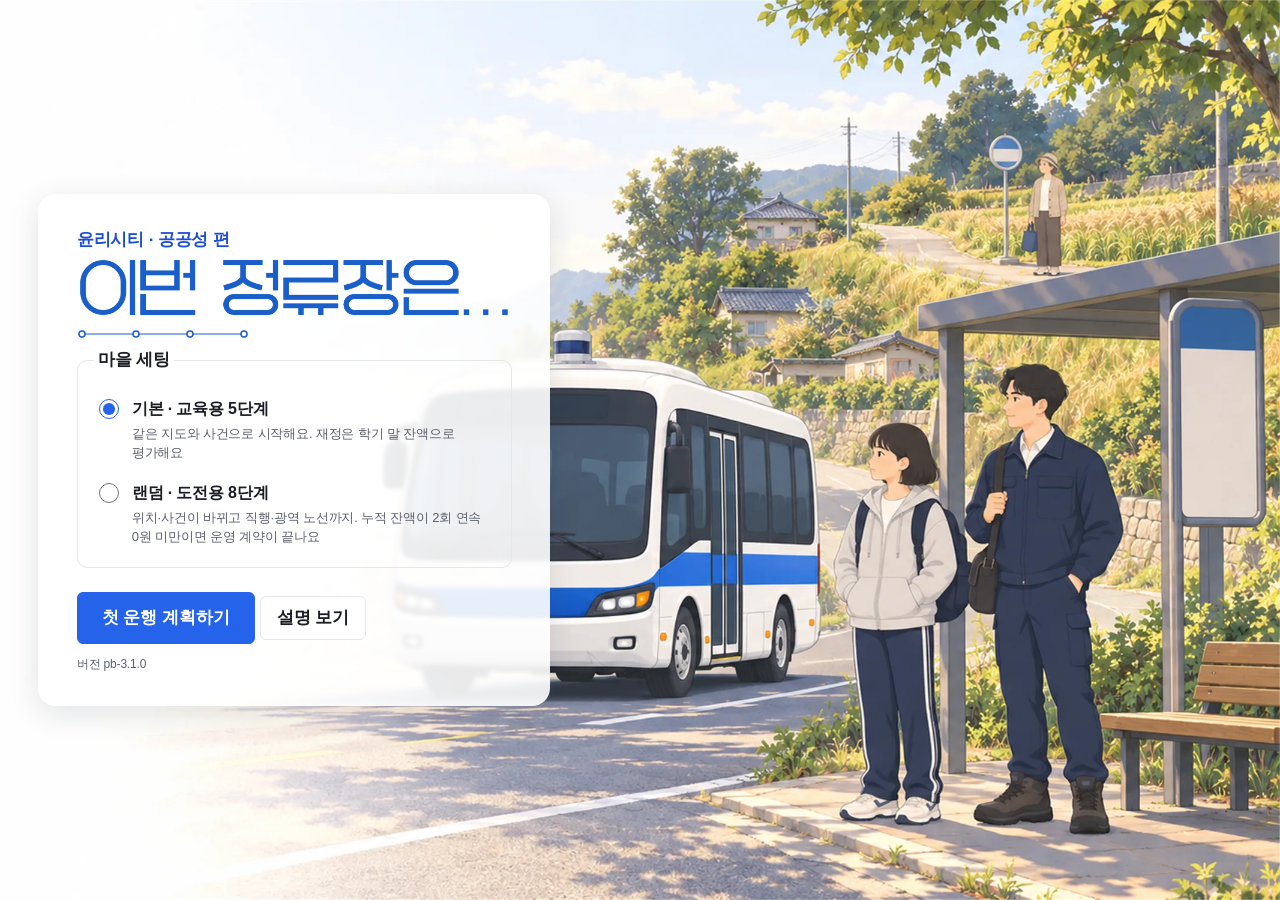
==== commit 17f9c219: "update: 공공성 랜덤 모드 검토 12건(그림 대체 표시, 갈아타기 2번 실패 이유·미리 경고, 목록 잇기 끝, 청원 지표·금배지·랜덤 청원 답하기, 끝까지도 11:00에 한 " ====
--- a/publicness/index.html
+++ b/publicness/index.html
@@ -16,6 +16,7 @@
 <link rel="stylesheet" href="css/report.css">
 <link rel="stylesheet" href="css/fairness.css">
 <link rel="stylesheet" href="css/title-type.css">
+<script src="js/img-fallback.js"></script>
 </head>
 <body data-screen="title" class="minimal-ui">
 <!-- Match the initial presentation before the title can paint; game initialization is unchanged. -->
@@ -28,7 +29,6 @@
     <p class="eyebrow" id="title-sub">윤리시티 · 공공성 편</p>
     <h1 id="title-h1" class="series-title"><span class="title-ink bus-word"><span class="title-text">이번 정류장은…</span><img src="assets/title-type/title.png" alt="" aria-hidden="true" onload="this.parentElement.classList.add('is-ready')" onerror="this.parentElement.classList.remove('is-ready')"></span><svg class="title-route" viewBox="0 0 172 12" width="172" height="12" aria-hidden="true" focusable="false"><path d="M5 6H167" fill="none" stroke="currentColor" stroke-width="1.2"/><g fill="white" stroke="currentColor" stroke-width="1.5"><circle cx="5" cy="6" r="3"/><circle cx="59" cy="6" r="3"/><circle cx="113" cy="6" r="3"/><circle cx="167" cy="6" r="3"/></g></svg></h1>
     <p class="title-en" id="title-en">This stop is…</p>
-    <p class="hook" id="hook-1">버스 2대, 첫 운행 예정 이동 139건.</p>
     <p class="hook hook-strong" id="hook-2">아직 정해진 길은 없어요. 우리 마을의 첫 노선을 직접 연결해 보세요.</p>
     <fieldset class="setting">
       <legend>마을 세팅</legend>
--- a/publicness/css/style.css
+++ b/publicness/css/style.css
@@ -82,7 +82,7 @@
 .depart-checks li + li { margin-top: 2px; }
 .depot-bus .new-tag { align-self: center; }
 .radio, .check { display: flex; gap: 10px; align-items: flex-start; min-height: 44px; padding: 8px 0; cursor: pointer; }
-.radio input, .check input { width: 20px; height: 20px; margin-top: 4px; accent-color: var(--accent); }
+.radio input, .check input { flex: none; width: 20px; height: 20px; margin-top: 4px; accent-color: var(--accent); } /* flex: none — 설명이 긴 항목(랜덤)에서 원이 눌려 작아지고 글 시작이 어긋나던 것(2026-11-12) */
 .title-art { margin: 0; background: #fff; position: absolute; inset: 0; z-index: 0; overflow: hidden; }
 .title-art img { width: 100%; height: 100%; object-fit: contain; object-position: right center; display: block; }
 @media (max-width: 1000px) {
@@ -810,3 +810,7 @@
 .map-strip > .in-strip { position: static; transform: none; left: auto; right: auto; top: auto; bottom: auto; margin: 0; max-width: none; width: auto; }
 .minimal-toast.in-strip { font-size: 12.5px; line-height: 1.45; padding: 6px 10px; border-radius: 10px; }
 .minimal-toast.is-outside { z-index: 45; }
+/* 그림을 못 불러온 인물 얼굴 = 이름 첫 글자 동그라미(js/img-fallback.js, 2026-11-12) — 칩·지도 핀·결과·엔딩 카드 공통. 부모 틀(원·크기)은 그대로 쓴다 */
+.img-fallback-initial { display: flex; align-items: center; justify-content: center; width: 100%; height: 100%; border-radius: 50%; background: #DCE4EE; color: #1F2E4D; font-weight: 700; font-size: clamp(11px, 45%, 28px); line-height: 1; }
+.resident-face .img-fallback-initial, .face .img-fallback-initial { position: absolute; inset: 0; font-size: 1.4em; }
+.person-chip-face .img-fallback-initial { position: static; font-size: 14px; }
--- a/publicness/css/prestage.css
+++ b/publicness/css/prestage.css
@@ -175,3 +175,6 @@
 .note-view[aria-pressed="true"] { border: 2px solid var(--sem-action); background: var(--accent-soft); color: var(--accent-ink); }
 .note-saved { min-height: 1.4em; margin: 0; }
 @media (max-width: 600px) { .note-blank { width: 8em; } .note-blank.note-reason { width: 100%; } }
+/* 갈아타기 두 번 이상이어야 이어지는 길(2026-11-12 랜덤 검토 2번) — 엔진은 못 가는 길이라 끊긴 선으로 */
+#person-path .pp-line.too-many { stroke-dasharray: 10 8; }
+.person-chip-flag.transfer { white-space: nowrap; }
--- a/publicness/css/fairness.css
+++ b/publicness/css/fairness.css
@@ -76,3 +76,10 @@
 .badge.is-earned { border: 2px solid #B8892B; background: #FFF8E6; color: #3A2E10; }
 .badge.is-earned .badge-star { color: #B8892B; }
 @media print { .report .badge.is-not { border-style: dashed; } .report .badge.is-earned { border: 2px solid #000; background: none; } }
+/* 같은 단계에 청원 답과 무임 정책을 함께 고를 때 두 번째 묶음(2026-11-12) */
+.fair-sub { margin-top: 8px; padding-top: 8px; border-top: 1px solid var(--border); }
+.fair-sub h3 { margin: 0 0 6px; font-size: 16px; }
+.petition-verdict.is-up, .petition-verdict.is-same { color: var(--sem-caution-ink); }
+/* 금배지 아래 받는 조건 한 줄(2026-11-12 랜덤 검토 4번) */
+.badge:has(.badge-rule) { flex-wrap: wrap; }
+.badge-rule { flex: 1 0 100%; font-size: 12px; line-height: 1.45; color: #5A6478; word-break: keep-all; }
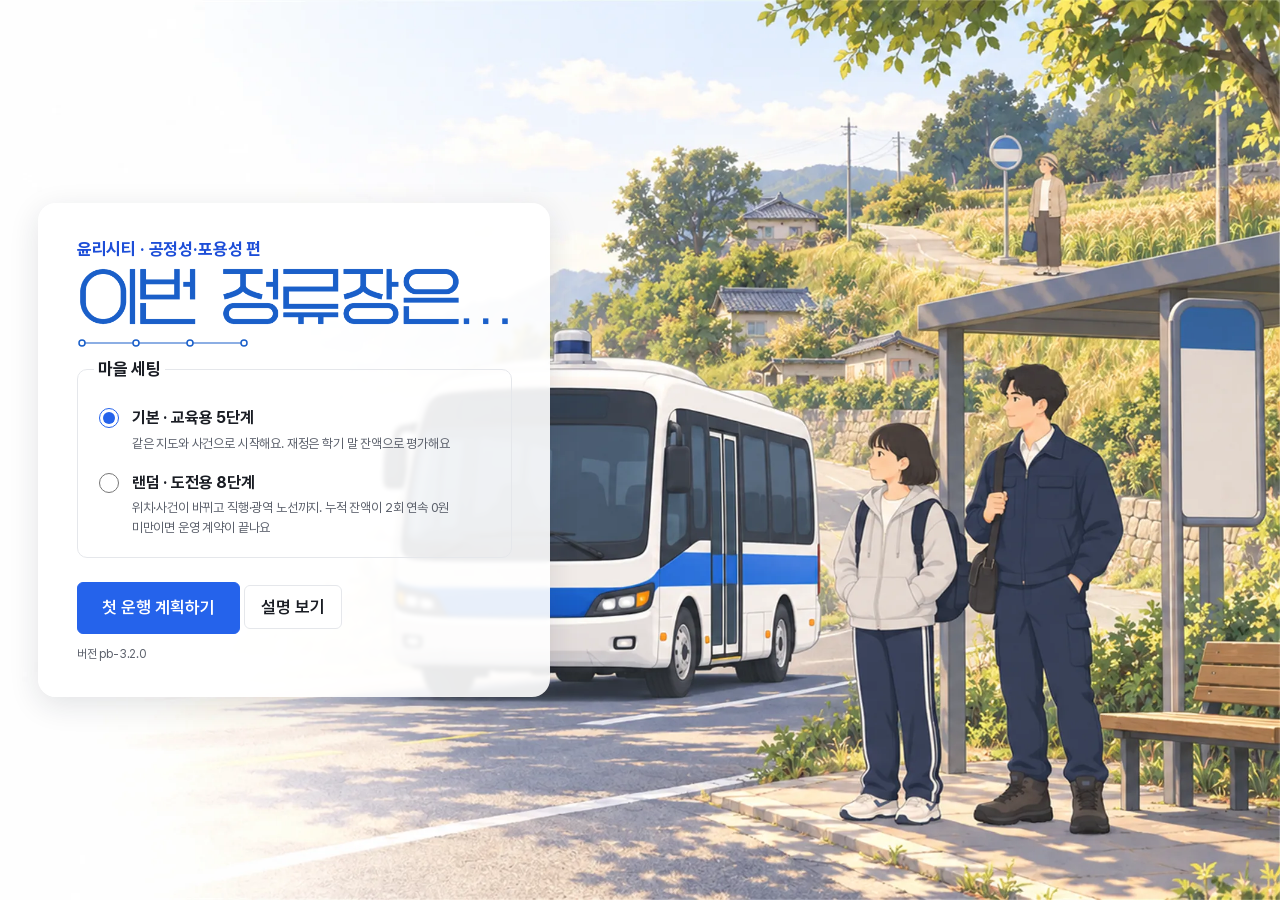
==== commit 86d3ed66: "update: 공공성 11-13~11-16 작업 — 계약 종료 총평 규칙, 정책 카드(Pretendard 없는 PC·낮은 화면 스크롤), 본문 글꼴 Pretendard 게임 폴더에" ====
--- a/publicness/index.html
+++ b/publicness/index.html
@@ -5,6 +5,10 @@
 <meta name="viewport" content="width=device-width, initial-scale=1, viewport-fit=cover">
 <title>이번 정류장은… — AI 마을버스 운영단</title>
 <meta name="description" content="AI 자율주행 마을버스를 운영하며 누구의 이동을 챙길지 고르는 공정성·포용성 시뮬레이션 게임">
+<!-- 본문 글꼴 Pretendard는 게임 폴더에 싣는다(css/pretendard.css, assets/fonts — 2026-11-14). 본문 굵기(400)만 미리 받는다.
+     http(s)일 때만: file://(더블클릭)에서는 미리 받기가 CORS 오류를 내고 쓰이지도 않는다(@font-face는 file://에서도 읽힌다) -->
+<script>if (location.protocol !== 'file:') { const l = document.createElement('link'); l.rel = 'preload'; l.as = 'font'; l.type = 'font/woff2'; l.crossOrigin = ''; l.href = 'assets/fonts/Pretendard-Regular.subset.woff2'; document.head.appendChild(l); }</script>
+<link rel="stylesheet" href="css/pretendard.css">
 <link rel="stylesheet" href="css/tokens.css">
 <link rel="stylesheet" href="css/style.css">
 <link rel="stylesheet" href="css/scores.css">
@@ -16,6 +20,7 @@
 <link rel="stylesheet" href="css/report.css">
 <link rel="stylesheet" href="css/fairness.css">
 <link rel="stylesheet" href="css/title-type.css">
+<link rel="stylesheet" href="css/rotate.css">
 <script src="js/img-fallback.js"></script>
 </head>
 <body data-screen="title" class="minimal-ui">
@@ -26,7 +31,7 @@
 <!-- 시작 화면 -->
 <section id="screen-title" class="title-screen" aria-labelledby="title-h1">
   <div class="title-copy">
-    <p class="eyebrow" id="title-sub">윤리시티 · 공공성 편</p>
+    <p class="eyebrow" id="title-sub">윤리시티 · 공정성·포용성 편</p>
     <h1 id="title-h1" class="series-title"><span class="title-ink bus-word"><span class="title-text">이번 정류장은…</span><img src="assets/title-type/title.png" alt="" aria-hidden="true" onload="this.parentElement.classList.add('is-ready')" onerror="this.parentElement.classList.remove('is-ready')"></span><svg class="title-route" viewBox="0 0 172 12" width="172" height="12" aria-hidden="true" focusable="false"><path d="M5 6H167" fill="none" stroke="currentColor" stroke-width="1.2"/><g fill="white" stroke="currentColor" stroke-width="1.5"><circle cx="5" cy="6" r="3"/><circle cx="59" cy="6" r="3"/><circle cx="113" cy="6" r="3"/><circle cx="167" cy="6" r="3"/></g></svg></h1>
     <p class="title-en" id="title-en">This stop is…</p>
     <p class="hook hook-strong" id="hook-2">아직 정해진 길은 없어요. 우리 마을의 첫 노선을 직접 연결해 보세요.</p>
@@ -41,7 +46,7 @@
     <button type="button" class="btn btn-primary btn-lg" id="btn-start">첫 운행 계획하기</button>
     <p class="note" id="save-note">진행은 이 브라우저에 자동으로 저장돼요. 새로고침하거나 창을 닫았다가 열어도 ‘이어하기’로 계속할 수 있어요.</p>
     <button type="button" class="btn" id="title-text-toggle" aria-pressed="false">설명 보기</button>
-    <p class="app-version" id="title-version"></p>
+    <p class="app-version" id="title-version">&nbsp;</p><!-- 빈 칸을 미리 잡아 둔다(2026-11-14): 초기화 뒤 버전 글자가 들어오면서 시작 버튼이 10px 밀렸다 -->
   </div>
   <figure class="title-art" aria-hidden="true">
     <img id="title-img" src="assets/art/title-two-stops.webp" alt="" onerror="this.parentNode.classList.add('placeholder'); this.remove();">
@@ -99,7 +104,7 @@
 
 <dialog id="goal-intro" class="story-dialog" aria-labelledby="goal-intro-h" aria-describedby="story-full" tabindex="-1">
   <div id="story-stage" class="story-stage"><p id="story-stage-title" class="stage-title"></p><p id="story-stage-sub" class="stage-sub"></p></div>
-  <img id="story-image" class="story-image" alt="">
+  <img id="story-image" class="story-image" alt="" data-own-fallback>
   <div class="story-tools"><p id="story-phase" class="story-phase" hidden></p><span id="story-count"></span><button type="button" class="btn" id="btn-goal-start">건너뛰고 시작</button></div>
   <div class="story-dialogue">
     <h2 id="goal-intro-h"></h2>
@@ -221,5 +226,6 @@
 <script src="js/route-drag.js"></script>
 <script src="js/minimal-ui.js"></script>
 <script src="js/bgm.js"></script>
+<script src="js/rotate-ask.js"></script>
 </body>
 </html>
--- a/publicness/css/pretendard.css
+++ b/publicness/css/pretendard.css
@@ -0,0 +1,11 @@
+/*
+ * 본문 글꼴 Pretendard를 게임 폴더에 싣는다(2026-11-14) — Pretendard가 깔리지 않은 PC(학교 Windows = 맑은 고딕)에서도 같은 글꼴·같은 글자 폭으로 그려지게.
+ * 파일: assets/fonts/Pretendard-*.subset.woff2 = npm pretendard@1.3.9 공식 서브셋 그대로(KS X 1001 한글 2,350자 + 라틴), SIL OFL 1.1 — assets/fonts/OFL-Pretendard.txt
+ * 'Pretendard' 이름으로 @font-face를 두면 PC에 깔린 Pretendard 대신 이 파일을 쓴다. 2,350자 밖 글자는 --font 목록의 다음 글꼴(맑은 고딕 등)로 넘어간다.
+ * 굵기: CSS가 쓰는 400·500·600·700·800 → 파일 넷(500은 가장 가까운 Regular로 — Medium 파일은 싣지 않음).
+ * 본문 굵기(400)는 index.html이 미리 받는다(http(s)일 때만 — file://에서는 미리 받기가 CORS 오류를 낸다. @font-face 자체는 file://에서도 읽힌다).
+ */
+@font-face { font-family: 'Pretendard'; src: url('../assets/fonts/Pretendard-Regular.subset.woff2') format('woff2'); font-weight: 400; font-style: normal; font-display: swap; }
+@font-face { font-family: 'Pretendard'; src: url('../assets/fonts/Pretendard-SemiBold.subset.woff2') format('woff2'); font-weight: 600; font-style: normal; font-display: swap; }
+@font-face { font-family: 'Pretendard'; src: url('../assets/fonts/Pretendard-Bold.subset.woff2') format('woff2'); font-weight: 700; font-style: normal; font-display: swap; }
+@font-face { font-family: 'Pretendard'; src: url('../assets/fonts/Pretendard-ExtraBold.subset.woff2') format('woff2'); font-weight: 800; font-style: normal; font-display: swap; }
--- a/publicness/css/style.css
+++ b/publicness/css/style.css
@@ -351,6 +351,8 @@
 .story-dialog { padding: 0; border: 0; margin: 0; width: 100vw; max-width: none; height: 100dvh; max-height: none; background: #101923; color: #fff; overflow: auto; }
 .story-dialog::backdrop { background: #000; }
 .story-image { position: absolute; inset: 0; width: 100%; height: 100%; object-fit: contain; }
+/* 컷 그림도 예비 그림도 못 불러온 컷(js/cutscene.js): 깨진 그림 아이콘 대신 어두운 바탕만 — 자리는 그대로 둬서(세로 화면 16:9 칸) 대사 위치가 안 바뀐다 */
+.story-image.is-missing { visibility: hidden; }
 .story-tools { position: absolute; top: max(16px, env(safe-area-inset-top)); left: 24px; right: 24px; display: flex; align-items: center; justify-content: space-between; gap: 16px; }
 .story-tools #story-count { background: #17212de6; padding: 4px 12px; border-radius: 6px; }
 .story-tools .btn { color: #fff; background: #17212de6; border-color: #a4adb8; }
--- a/publicness/css/mobile.css
+++ b/publicness/css/mobile.css
@@ -212,10 +212,12 @@
 body.rail.minimal-ui:not(.minimal-text):not(.minimal-emergency).run-drawer[data-screen=run] #panel:not(:has(#emergency-dialog)) { position: static; width: auto; max-height: none; box-shadow: none; }
 body.rail #emergency-dialog { position: static; width: auto; max-width: none; margin: 0; padding: 0; border: 0; }
 body.rail[data-screen="plan"] #plan-ai-popover { grid-area: slot; position: static; width: auto; max-height: none; min-height: 0; box-shadow: none; z-index: auto; }
-/* 인물 칩: 줄바꿈(가로 스크롤 없음). 오른쪽 칸은 2열 압축형 — 얼굴·이름·누적 / 시각·구간 */
+/* 인물 칩: 줄바꿈(가로 스크롤 없음). 오른쪽 칸은 2열 압축형 — 얼굴·이름·누적 / 시각·구간
+   2026-11-14: 칸 사이 5px → 3px·오른쪽 여백 8px → 6px — 맑은 고딕(Pretendard 없는 PC)에서 ‘주거지→대학교’가 3px 차이로 두 줄이 되어 칩마다 한 줄씩 높아지고,
+   그만큼 4단계 정책 카드 자리가 줄던 것(1280×800). 글자 크기는 그대로 */
 .people-hud-row { flex-wrap: wrap; overflow-x: visible; }
 body.rail .people-hud-row { display: grid; grid-template-columns: repeat(2, minmax(0, 1fr)); gap: 4px; padding: 0; }
-body.rail .person-chip { display: grid; grid-template-columns: 26px auto minmax(0, 1fr) auto; grid-template-areas: "face name name count" "face time trip trip"; align-items: center; column-gap: 5px; row-gap: 0; min-width: 0; width: 100%; min-height: 44px; padding: 3px 8px 3px 3px; border-radius: 12px; font-size: 12px; line-height: 1.3; text-align: left; white-space: normal; }
+body.rail .person-chip { display: grid; grid-template-columns: 26px auto minmax(0, 1fr) auto; grid-template-areas: "face name name count" "face time trip trip"; align-items: center; column-gap: 3px; row-gap: 0; min-width: 0; width: 100%; min-height: 44px; padding: 3px 6px 3px 3px; border-radius: 12px; font-size: 12px; line-height: 1.3; text-align: left; white-space: normal; }
 body.rail .person-chip-face { grid-area: face; width: 26px; height: 26px; }
 body.rail .person-chip > b { grid-area: name; font-size: 13px; }
 body.rail .person-chip-count { grid-area: count; justify-self: end; }
--- a/publicness/css/fairness.css
+++ b/publicness/css/fairness.css
@@ -15,6 +15,10 @@
 /* 카드 맨 아래 한 줄: ‘…골라야 출발할 수 있어요’(고르기 전) + 저장 상태. 늘 한 줄 높이를 차지해 고르기 전후로 카드 높이가 같다(2026-11-11 플레이테스트 3) */
 .fair-foot { display: flex; flex-wrap: wrap; align-items: baseline; gap: 0 8px; min-height: 1.5em; line-height: 1.5; }
 .fair-card .fair-foot .fair-required, .fair-card .fair-foot .note-saved { margin: 0; min-height: 0; font-size: 0.9rem; }
+/* 2026-11-14: 고른 뒤 = 안내와 같은 글을 보이지 않게 두고 저장 상태를 그 위에 겹친다(ui-fairness whyLine) — 안내가 두 줄이던 글꼴에서도 고르기 전후 카드 높이가 같다 */
+.fair-foot.is-kept { display: grid; }
+.fair-foot.is-kept > * { grid-area: 1 / 1; }
+.fair-foot-keep { visibility: hidden; }
 /* 무임 정책 카드의 ‘게임의 가정’ 한 줄과 접는 규칙 설명(2026-11-10 검토 5번). 색 띠·강조 상자 없음 — 글과 접기만. 가정 한 줄 = 접기 줄(늘 보임) */
 .fair-rule { margin: 0 0 8px; }
 .fair-rule > summary { display: block; min-height: 44px; padding: 2px 0; color: var(--text); font-size: 0.9rem; font-weight: 400; line-height: 1.5; word-break: keep-all; overflow-wrap: anywhere; list-style: none; }
@@ -25,10 +29,17 @@
 /* 넓은 화면(오른쪽 고정 칸): 카드가 칸보다 길면 아래 버튼 밑으로 넘치지 않고 카드 안에서 스크롤 */
 /* 2026-11-11 플레이테스트 3: 카드 자리를 오른쪽 칸(slot)에 못 박는다. 전에는 자리를 정하지 않아, 알림 줄(strip)에 배너가 있는 동안 카드가 slot으로 가고
    ‘골라야 출발’ 줄은 격자 맨 아래 새 줄로 들어가 노선 탭이 지도 캔버스 밑으로 32px쯤 밀렸다. 칸 아래쪽에 붙여 두면 배너가 사라져도 카드의 버튼이 움직이지 않는다 */
-body.rail[data-screen="plan"] .fair-card { grid-area: slot; align-self: end; min-height: 0; max-height: 100%; overflow-y: auto; overscroll-behavior: contain; margin: 0; }
+/* 2026-11-14: 카드 아래쪽은 slot 끝이 아니라 오른쪽 아래 버튼 묶음(텍스트로 편집·AI 제안 / 출발 = 44+8+44 = 96px) 8px 위까지 내린다.
+   버튼 묶음은 아래 두 줄(52px + 8px + 68px = 128px)의 아래쪽만 쓰므로 그 위 32px(128 − 96)이 비어 있었다. 지도·노선 탭·버튼 자리는 그대로 */
+body.rail[data-screen="plan"] .fair-card { grid-area: slot; align-self: end; min-height: 0; max-height: calc(100% + 32px); overflow-y: auto; overscroll-behavior: contain; margin: 0 0 -32px; }
 body.rail[data-screen="plan"] #plan-toolbar > .fair-required { grid-area: slot; align-self: end; margin: 0; }
-/* 오른쪽 칸은 높이가 빠듯하다(1280×800 4단계 = 인물 칩 6개 + 정책 카드) — 카드 안 여백·줄 간격을 조금 줄여 맨 아래 줄(‘…골라야 출발할 수 있어요’)까지 스크롤 없이 보이게 */
-body.rail[data-screen="plan"] .fair-card { padding: 8px 12px; }
+/* 2026-11-14 제출 전 수정: 카드가 칸보다 길어 안에서 스크롤될 때(낮은 화면 1366×650 등)도 질문 제목은 늘 위에 보인다 — 스크롤 자리는 js/ui-map-plan.js pinFair.
+   아래에 더 있으면(.more-below) 아래 가장자리에 옅은 그림자 — 글자 크기·내용은 그대로, 잘라 내지 않는다 */
+body.rail[data-screen="plan"]:not(.ai-open) .fair-card h3 { position: sticky; top: -8px; z-index: 2; margin: -8px 0 0; padding: 8px 0 2px; background: #fff; }
+body.rail[data-screen="plan"]:not(.ai-open) .fair-card.more-below::after { content: ""; position: sticky; bottom: -8px; display: block; height: 16px; margin: -16px -8px 0; background: linear-gradient(rgba(255,255,255,0), rgba(31,46,77,.22)); pointer-events: none; z-index: 2; }
+/* 오른쪽 칸은 높이가 빠듯하다(1280×800 4단계 = 인물 칩 6개 + 정책 카드) — 카드 안 여백·줄 간격을 조금 줄여 맨 아래 줄(‘…골라야 출발할 수 있어요’)까지 스크롤 없이 보이게.
+   2026-11-14: 좌우 여백 12px → 8px — Pretendard가 없는 PC(학교 Windows = 맑은 고딕)에서 ‘무임승차 유지·폐지를 골라야 출발할 수 있어요.’가 6px 차이로 두 줄이 되던 것(1280×800) */
+body.rail[data-screen="plan"] .fair-card { padding: 8px; }
 body.rail[data-screen="plan"] .fair-card h3 { margin-bottom: 2px; font-size: 16px; }
 body.rail[data-screen="plan"] .fair-card p { margin-bottom: 3px; line-height: 1.45; }
 body.rail[data-screen="plan"] .fair-card .fair-fact { font-size: 15px; }
@@ -38,10 +49,11 @@
 body.rail[data-screen="plan"] .fair-card .fair-foot { min-height: 1.4em; line-height: 1.4; }
 /* AI 제안 패널도 같은 칸을 쓴다 — 패널이 열려 있는 동안 카드는 제목과 맨 아래 한 줄(‘…골라야 출발할 수 있어요’·저장 상태)만 남기고 접어, 패널이 나머지를 쓴다.
    패널을 닫으면 카드가 다시 펼쳐진다(칸을 반씩 나누면 1280×800에서 둘 다 못 읽을 만큼 작아진다) */
-body.rail.ai-open[data-screen="plan"] .fair-card { height: 64px; max-height: 64px; box-sizing: border-box; overflow: hidden; padding: 8px 12px; }
+body.rail.ai-open[data-screen="plan"] .fair-card { height: 64px; max-height: 64px; box-sizing: border-box; overflow: hidden; padding: 8px; }
 body.rail.ai-open[data-screen="plan"] .fair-card > :not(h3):not(.fair-foot) { display: none; }
 body.rail.ai-open[data-screen="plan"] .fair-card h3 { margin: 0 0 2px; font-size: 15px; white-space: nowrap; overflow: hidden; text-overflow: ellipsis; }
-body.rail.ai-open[data-screen="plan"] .game:has(.fair-card) #plan-ai-popover { align-self: start; height: calc(100% - 72px); max-height: calc(100% - 72px); }
+/* 접힌 카드(64px)는 slot 아래로 32px 내려가 있으므로(위 margin −32px) 패널은 slot 높이 − (64 − 32) − 8 */
+body.rail.ai-open[data-screen="plan"] .game:has(.fair-card) #plan-ai-popover { align-self: start; height: calc(100% - 40px); max-height: calc(100% - 40px); }
 /* 오른쪽 칸의 AI 제안 패널: 머리·결정 버튼 줄을 낮춰 비교표가 보이는 높이를 늘린다(1280×800 4·5단계는 칸이 230px쯤뿐) */
 body.rail[data-screen="plan"] #plan-ai-popover .ai-pop-head { padding: 2px 6px 2px 14px; }
 body.rail[data-screen="plan"] #plan-ai-popover .ai-pop-head h2 { font-size: 18px; }
--- a/publicness/css/rotate.css
+++ b/publicness/css/rotate.css
@@ -0,0 +1,32 @@
+/* 휴대폰 세로 화면 안내 창(js/rotate-ask.js, 2026-11-16) — 다른 확인 창(.dialog)과 같은 틀, 가운데 정렬만 다름 */
+.rotate-ask { width: min(20rem, calc(100vw - 32px)); padding: 24px 20px 20px; text-align: center; }
+.rotate-ask::backdrop { background: rgba(26, 29, 36, 0.6); }
+.rotate-ask h2 { margin: 12px 0 6px; font-size: var(--fs-title); line-height: 1.35; }
+.rotate-ask p { margin: 0; }
+.rotate-ask .rotate-ask-note { margin-top: 8px; font-size: 14px; line-height: 1.55; color: #5A6478; }
+.rotate-ask .row-actions { justify-content: center; margin-top: 16px; }
+.rotate-ask-pic { display: block; width: 96px; height: 72px; margin: 0 auto; }
+.rotate-ask-pic rect { fill: none; stroke-width: 3; }
+.rotate-ask-pic .ra-from { stroke: #B6BCC8; stroke-dasharray: 5 4; }
+.rotate-ask-pic .ra-to { stroke: var(--accent); fill: var(--accent-soft); }
+.rotate-ask-pic .ra-arrow { fill: none; stroke: var(--accent); stroke-width: 3; stroke-linecap: round; stroke-linejoin: round; }
+
+/* 휴대폰 가로(높이 ≤ 500) 시작 화면(2026-11-16): 세로 안내 창이 가로로 돌리라고 하는데, 돌리면 그림만 보이고 제목·시작 버튼이 화면 아래로 밀려 있었다
+ * (폭 ≤ 1000 규칙 = 그림 위·안내 아래). 가로에서는 왼쪽 = 제목·세팅·시작(넘치면 그 칸만 스크롤, 시작 버튼은 늘 보임), 오른쪽 = 그림(인물 쪽 기준으로 채움) */
+@media (orientation: landscape) and (max-height: 500px) {
+  #screen-title { grid-template-columns: minmax(300px, 46%) minmax(0, 1fr); min-height: 0; height: 100svh; align-content: stretch; }
+  #screen-title .title-art { position: relative; inset: auto; order: 1; width: auto; height: 100svh; aspect-ratio: auto; min-height: 0; }
+  #screen-title .title-art img { object-fit: cover; object-position: 82% center; }
+  #screen-title .title-copy { order: 0; align-self: stretch; justify-self: stretch; width: auto; max-width: none; height: 100svh; margin: 0; overflow-y: auto; overscroll-behavior: contain;
+    padding: 12px 16px 10px max(16px, env(safe-area-inset-left)); background: #fff; border-radius: 0; box-shadow: none; }
+  #screen-title #title-sub { margin: 0 0 4px; font-size: 13px; }
+  #screen-title #title-h1 .bus-word { width: 230px; }
+  #screen-title #title-h1 .title-route { margin-top: 4px; margin-bottom: 2px; max-height: 18px; }
+  #screen-title .setting { margin: 6px 0 10px; padding: 4px 12px 6px; }
+  #screen-title .setting legend { font-size: 14px; }
+  #screen-title .setting .radio { padding: 4px 0; }
+  #screen-title .setting .mode-desc { font-size: 12px; line-height: 1.4; }
+  #screen-title .btn-lg { min-height: 46px; padding: 8px 18px; }
+  #screen-title #btn-start, #screen-title #btn-continue:not([hidden]) { position: sticky; bottom: 0; z-index: 1; box-shadow: 0 6px 0 #fff, 0 -6px 0 #fff; } /* 위아래만 흰 띠 — 옆 ‘설명 보기’ 테두리를 덮지 않게 */
+  #screen-title .app-version { margin-top: 6px; }
+}
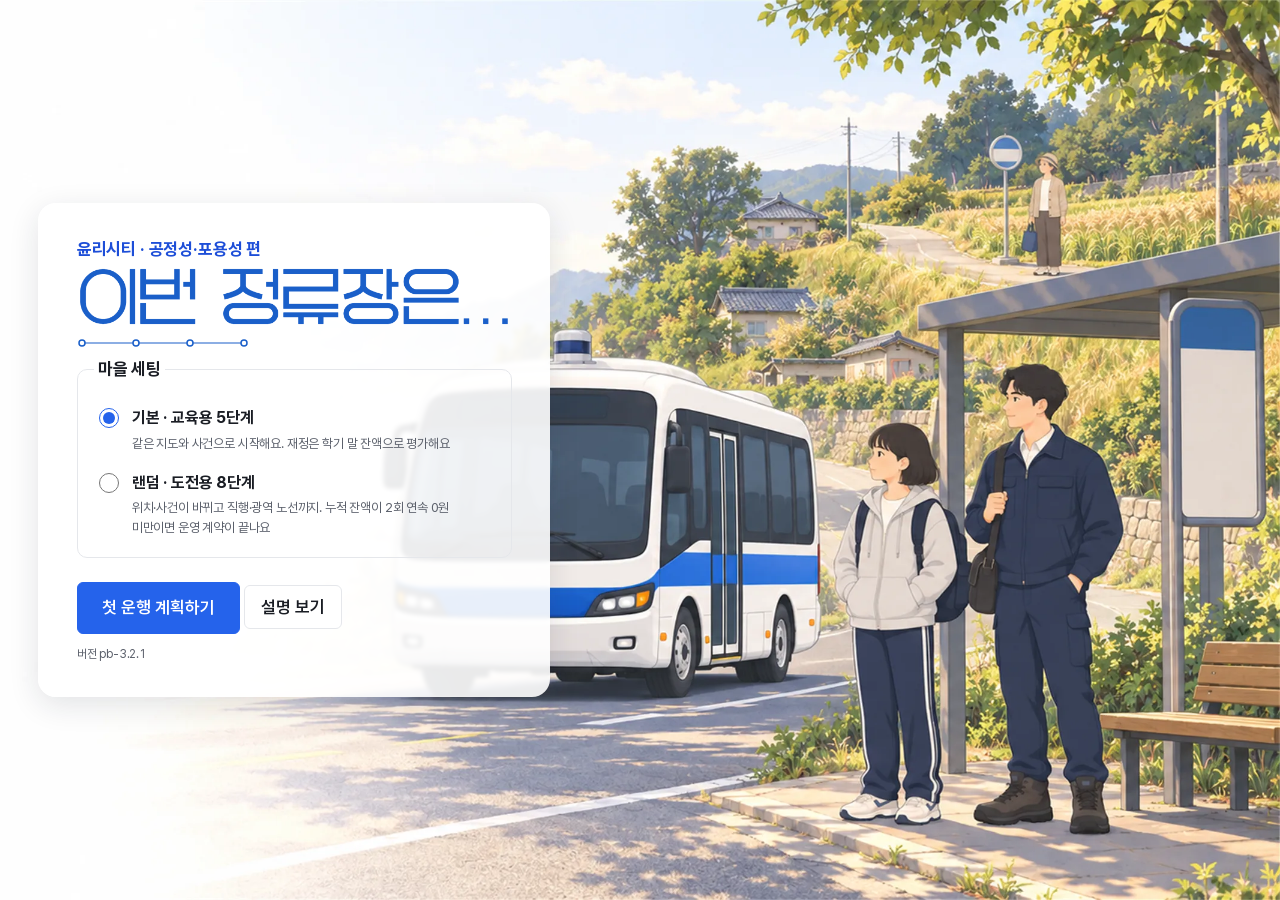
==== commit a965fd10: "update: 공공성 — 엔딩 뒤 [인증서 받기](버스 정류장 그림 배경 인증서 PNG · 이름 한 번 확정 · 번호 6자리 · 공유 저장) Co-Authored-By: Claud" ====
--- a/publicness/index.html
+++ b/publicness/index.html
@@ -22,8 +22,10 @@
 <link rel="stylesheet" href="css/title-type.css">
 <link rel="stylesheet" href="css/rotate.css">
 <script src="js/img-fallback.js"></script>
+<link rel="stylesheet" href="css/completion-certificate.css">
 </head>
 <body data-screen="title" class="minimal-ui">
+<script src="js/completion-certificate.js" data-game="publicness" data-prefix="PUB" data-title="이번 정류장은…" data-paper="#ffffff" data-ink="#1a1d24" data-accent="#2563eb" data-art="assets/art/title-two-stops.webp" data-art-focus="0.62"></script>
 <!-- Match the initial presentation before the title can paint; game initialization is unchanged. -->
 <script>if(new URLSearchParams(location.search).get('minimal')==='0')document.body.classList.remove('minimal-ui');</script>
 <a class="skip-link" href="#panel">오른쪽 안내로 건너뛰기</a>
--- a/publicness/css/style.css
+++ b/publicness/css/style.css
@@ -659,9 +659,16 @@
 .net-stop circle:first-child { fill: #fff; stroke: #1A1D24; stroke-width: 2; }
 .net-stop .tick { stroke: #fff; stroke-width: .8; }
 .net-stop.pass circle:first-child { stroke: #6B7280; stroke-width: 1.6; stroke-dasharray: 3 2.6; }
+/* 2026-11-18 플레이테스트 P2: 노선 선 위에 놓였지만 서지 않는 정류장(2단계 종합운동장 등)은 서는 정류장처럼 보이지 않게 흐리게 */
+.net-stop.pass { opacity: .45; }
 .net-stop.selected circle:first-child { stroke: var(--sem-action); stroke-width: 3.5; }
 .net-stop.muted { opacity: .55; }
 .net-stop.flash circle:first-child { stroke: var(--sem-action); stroke-width: 5; }
+/* AI 제안 미리보기(2026-11-18 P0-1): 내 계획에서 빠지는 구간 = 회색 점선 + ‘빠짐’, 더는 서지 않는 정류장 = 주의색 테두리 */
+#stage.previewing #route-buses { visibility: hidden; } /* 노선 가운데 버스 수 칩은 내 노선 자리라 미리보기 동안 숨김 */
+.net-drop line { stroke: #8A9099; stroke-width: 3; stroke-linecap: round; }
+.net-stop.dropped circle:first-child { stroke: var(--sem-caution); stroke-width: 3.5; stroke-dasharray: none; }
+.net-drop-label { position: absolute; padding: 0 6px; border-radius: 8px; background: #fff; color: #4B5160; border: 1px solid #8A9099; font: 700 var(--fs-label)/1.5 var(--font); white-space: nowrap; }
 .net-cap circle { stroke: #fff; stroke-width: 2; }
 .net-cap text { font: 700 var(--fs-label)/1 var(--font); }
 .net-labels { position: absolute; inset: 0; }
@@ -770,6 +777,8 @@
 }
 /* 소리 켜짐 표시(#run-sound)도 멈춘 동안은 옅게 — ▶ 재개만 강조(P1-2 재수정 2026-11-02) */
 #run-controls.is-paused [id^="speed-"][aria-pressed="true"], #run-controls.is-paused #run-sound[aria-pressed="true"], #run-controls.is-paused #run-next[aria-pressed="true"] { background:transparent; box-shadow:inset 0 0 0 1px #c9d3e0; color:var(--accent-ink); }
+/* 2026-11-18 P1-4: 소리 켜짐/꺼짐은 아이콘만(sound/mute) — 파란 선택 테두리·바탕은 배속·일시정지/재개에만. 켜져 있어도 누르지 않은 버튼 모양 */
+#run-controls #run-sound[aria-pressed], #run-controls.is-paused #run-sound[aria-pressed] { background: transparent; box-shadow: none; color: var(--text); }
 #run-controls .btn:disabled { opacity:.4; cursor:not-allowed; }
 /* P1-5 ③ 사건 고리(주황 원)가 정류장 이름표를 가리지 않게 이름표를 고리 위로 */
 #net-layer .net-labels { z-index: 11; }
--- a/publicness/css/minimal.css
+++ b/publicness/css/minimal.css
@@ -49,6 +49,6 @@
 .net-label .net-service{box-sizing:border-box;font-variant-numeric:tabular-nums;padding:0 6px;border-radius:8px;background:#eef1ee;color:#41504a;font-size:11px;font-weight:700;white-space:nowrap}.net-label .net-service.done{background:#3b8267;color:#fff}
 
 /* P1-4 예상 수지 내역(누르거나 올리면) */
-#minimal-profit{position:relative;cursor:pointer}#minimal-profit:focus-visible{outline:2px solid var(--accent);outline-offset:2px;border-radius:8px}
+#minimal-profit{position:relative;top:auto;cursor:pointer}/* 2026-11-18 P1-4: .minimal-profit의 top:14px가 relative에도 걸려 수지 줄이 14px 내려가 #run-controls를 덮었다 */#minimal-profit:focus-visible{outline:2px solid var(--accent);outline-offset:2px;border-radius:8px}
 .minimal-profit-detail{position:absolute;right:0;top:100%;z-index:70;min-width:220px;margin:4px 0 0;padding:8px 12px;list-style:none;background:#fff;border:1px solid var(--border);border-radius:10px;box-shadow:0 8px 24px rgba(23,35,53,.18);font-size:13px;color:var(--text)}
 .minimal-profit-detail .detail-head{display:block;margin-top:4px;font-size:12px;font-weight:700;color:var(--text-mute)}.minimal-profit-detail[hidden]{display:none}.minimal-profit-detail li{display:flex;justify-content:space-between;gap:16px;padding:2px 0}.minimal-profit-detail b{font-variant-numeric:tabular-nums}
--- a/publicness/css/prestage.css
+++ b/publicness/css/prestage.css
@@ -111,7 +111,7 @@
 .mini-map.still .mm-focus, .mini-map.still .mm-missing { animation: none; }
 .mini-map .mm-stop { fill: #fff; stroke: #5b606b; stroke-width: .06; }
 .mini-map .mm-stop.key { fill: var(--sem-action); stroke: #fff; stroke-width: .08; }
-.mini-map .mm-label { font-size: .42px; font-weight: 700; fill: #1a1d24; paint-order: stroke; stroke: #fff; stroke-width: .12px; }
+.mini-map .mm-label { font-size: 16.8px; font-weight: 700; fill: #1a1d24; paint-order: stroke; stroke: #fff; stroke-width: 4.8px; } /* 2026-11-18 P1-8: 지도 단위 0.42 × 40배로 쓰고 ui-hud miniMap이 scale(1/40) — 0.42px 글자는 글자 간격이 0이 되어 겹쳤다 */
 .result-events ul { margin: 0; }
 .result-events li { padding: 4px 0; font-variant-numeric: tabular-nums; }
 .result-think { padding: 16px 18px; border: 1px solid var(--border); border-radius: 14px; background: var(--surface); }
@@ -178,3 +178,12 @@
 /* 갈아타기 두 번 이상이어야 이어지는 길(2026-11-12 랜덤 검토 2번) — 엔진은 못 가는 길이라 끊긴 선으로 */
 #person-path .pp-line.too-many { stroke-dasharray: 10 8; }
 .person-chip-flag.transfer { white-space: nowrap; }
+.person-chip-flag.forecast { max-width: 100%; overflow-wrap: anywhere; } /* 2026-11-24 P1-4: 이번 단계 예상 실패 — 좁은 칩에서는 줄바꿈(넘치지 않게) */
+/* 2026-11-24 플레이테스트 P2-8: 결과 화면 ‘AI라면?’ 계산 중 — ‘N단계로’ 버튼 옆 작은 진행 표시 */
+.ai-busy-next { display: inline-flex; align-items: center; gap: 6px; margin-left: 10px; color: var(--text-muted, #5A6478); font-size: 13px; vertical-align: middle; }
+.ai-busy-next::before { content: ""; width: 12px; height: 12px; border-radius: 50%; border: 2px solid currentColor; border-right-color: transparent; animation: ai-busy-spin .8s linear infinite; }
+@keyframes ai-busy-spin { to { transform: rotate(360deg); } }
+@media (prefers-reduced-motion: reduce) { .ai-busy-next::before { animation: none; border-right-color: currentColor; opacity: .5; } }
+
+/* 2026-11-24 플레이테스트 P2-5: 노선 칩은 색 점이 자기 노선 선 위 — 점(왼쪽 끝 24px의 가운데)을 기준점에(ui-map-plan positionBadges) */
+#route-buses .route-bus { transform: translate(-14px, -50%); }
--- a/publicness/css/mobile.css
+++ b/publicness/css/mobile.css
@@ -187,6 +187,8 @@
 body.rail #minimal-profit { min-height: 0; margin-left: auto; padding: 0; display: flex; flex-wrap: wrap; align-items: baseline; justify-content: flex-end; gap: 0 6px; }
 body.rail #minimal-profit strong { font-size: 22px; }
 body.rail #minimal-profit .minimal-profit-expected { margin-left: 0; }
+/* 2026-11-18 P1-4: 시계와 수지는 같은 줄 글자 기준선(baseline)에, 둘 사이 12px — ‘이른 아침’과 ‘지금까지’가 붙어 보였다. 수지가 한 줄에 다 안 들어가면(1148 운행 등) 수지 줄 통째로 다음 줄, 운행 조작 줄과는 6px 넘게 */
+body.rail .map-toolbar { align-items: baseline; column-gap: 12px; row-gap: 6px; }
 body.rail.minimal-emergency #panel { padding: 0; border: 0; }
 body.rail .minimal-emergency-buses { display: grid; grid-template-columns: repeat(2, minmax(0, 1fr)); }
 body.rail .plan-primary { grid-area: t1; margin: 0; flex-wrap: nowrap; align-items: stretch; min-width: 0; }
--- a/publicness/css/midday.css
+++ b/publicness/css/midday.css
@@ -20,7 +20,11 @@
 .fix-rule { margin: 0 0 6px; font-size: 13px; line-height: 1.5; }
 .fix-now { margin: 0 0 4px; font-size: 14px; font-weight: 600; line-height: 1.5; }
 .fix-kinds { display: grid; grid-template-columns: repeat(3, minmax(0, 1fr)); gap: 6px; margin: 4px 0 6px; }
-.fix-kind { min-height: 44px; padding: 6px 8px; line-height: 1.25; white-space: normal; }
+/* 2026-11-24 플레이테스트 P2-7: 세 버튼 글자가 두 줄로 꺾이던 것 — 한 줄(줄바꿈 없음), 좌우 여백을 줄이고 칸이 좁으면 글자를 조금 작게 */
+.fix-kinds { container-type: inline-size; }
+.fix-kind { min-height: 44px; padding: 6px 3px; line-height: 1.25; white-space: nowrap; letter-spacing: -0.02em; font-size: 15px; overflow: hidden; text-overflow: clip; }
+@container (max-width: 360px) { .fix-kind { font-size: 13px; } }
+@container (max-width: 300px) { .fix-kind { font-size: 12px; } }
 .fix-kind[aria-pressed="true"] { border: 2px solid var(--sem-action, #2563eb); background: var(--accent-soft, #e8f0ff); font-weight: 700; }
 .fix-kind:disabled { opacity: .5; }
 .fix-field label { margin: 8px 0 2px !important; font-size: 13px; font-weight: 600; }
--- a/publicness/css/completion-certificate.css
+++ b/publicness/css/completion-certificate.css
@@ -0,0 +1,23 @@
+/* 인증서 카드 — 다섯 게임이 같은 파일을 쓴다. 색은 js가 게임별로 --cc-* 변수에 넣는다(없으면 흰 바탕·청록). */
+.completion-certificate{--cc-paper:#fff;--cc-ink:#16201f;--cc-accent:#0f766e;--cc-mute:#52615e;--cc-line:#dbe5e3;--cc-tint:#eef5f4;--cc-on:#fff;
+  box-sizing:border-box;position:relative;isolation:isolate;width:100%;max-width:42rem;margin:24px auto;padding:clamp(18px,4vw,28px);background:var(--cc-paper);color:var(--cc-ink);border:1px solid var(--cc-line);border-radius:18px;text-align:left;font:400 17px/1.75 Pretendard,-apple-system,"Malgun Gothic",sans-serif;letter-spacing:-.015em;word-break:keep-all;overflow-wrap:anywhere;-webkit-tap-highlight-color:transparent}
+.completion-certificate *{box-sizing:border-box}
+.completion-certificate h3{margin:4px 0 6px;font:800 clamp(21px,5vw,28px)/1.35 Pretendard,-apple-system,sans-serif;letter-spacing:-.02em;color:var(--cc-ink)}
+.completion-certificate p{margin:8px 0;color:inherit;font-size:inherit;line-height:1.75;text-align:left}
+.completion-certificate .cc-eyebrow{color:var(--cc-accent);font-size:15px;font-weight:600}
+.completion-certificate .cc-note{font-size:15px;color:var(--cc-mute)}
+.completion-certificate .cc-name{font-size:22px;font-weight:800}
+.completion-certificate .cc-preview{display:block;width:100%;height:auto;margin:14px 0 6px;border:1px solid var(--cc-line);border-radius:6px;background:var(--cc-tint)}   /* 바깥 18 = 안쪽 6 + 여백 12 안팎 */
+.completion-certificate form{display:block;margin-top:16px}
+.completion-certificate label{display:block;font-size:16px;font-weight:600;text-align:left}
+.completion-certificate input{display:block;width:100%;max-width:100%;min-height:48px;margin:8px 0;padding:10px 12px;border:1px solid var(--cc-mute);border-radius:8px;background:var(--cc-paper);color:var(--cc-ink);font:400 18px/1.5 Pretendard,-apple-system,"Malgun Gothic",sans-serif;text-align:left}
+.completion-certificate .cc-actions{display:flex;flex-wrap:wrap;gap:8px;margin:8px 0 0}
+.completion-certificate button{display:inline-block;width:auto;max-width:100%;min-height:48px;margin:6px 0;padding:10px 18px;border:1px solid var(--cc-accent);border-radius:8px;background:var(--cc-accent);color:var(--cc-on);font:600 16px/1.5 Pretendard,-apple-system,"Malgun Gothic",sans-serif;cursor:pointer;white-space:normal;text-shadow:none;box-shadow:none}
+.completion-certificate button.cc-cta{min-height:56px;padding:12px 28px;font-size:18px;font-weight:800;border-radius:10px}
+.completion-certificate button.cc-share{background:transparent;color:var(--cc-ink);border-color:var(--cc-mute)}
+.completion-certificate button:hover{filter:brightness(.94)}
+.completion-certificate button:disabled{opacity:.65;cursor:wait}
+.completion-certificate :focus-visible{outline:3px solid var(--cc-accent);outline-offset:3px}
+.completion-certificate .cc-status{font-size:15px;color:var(--cc-ink);font-weight:600}
+.completion-certificate .cc-status:empty{display:none}
+@media print{.completion-certificate{display:none}}
